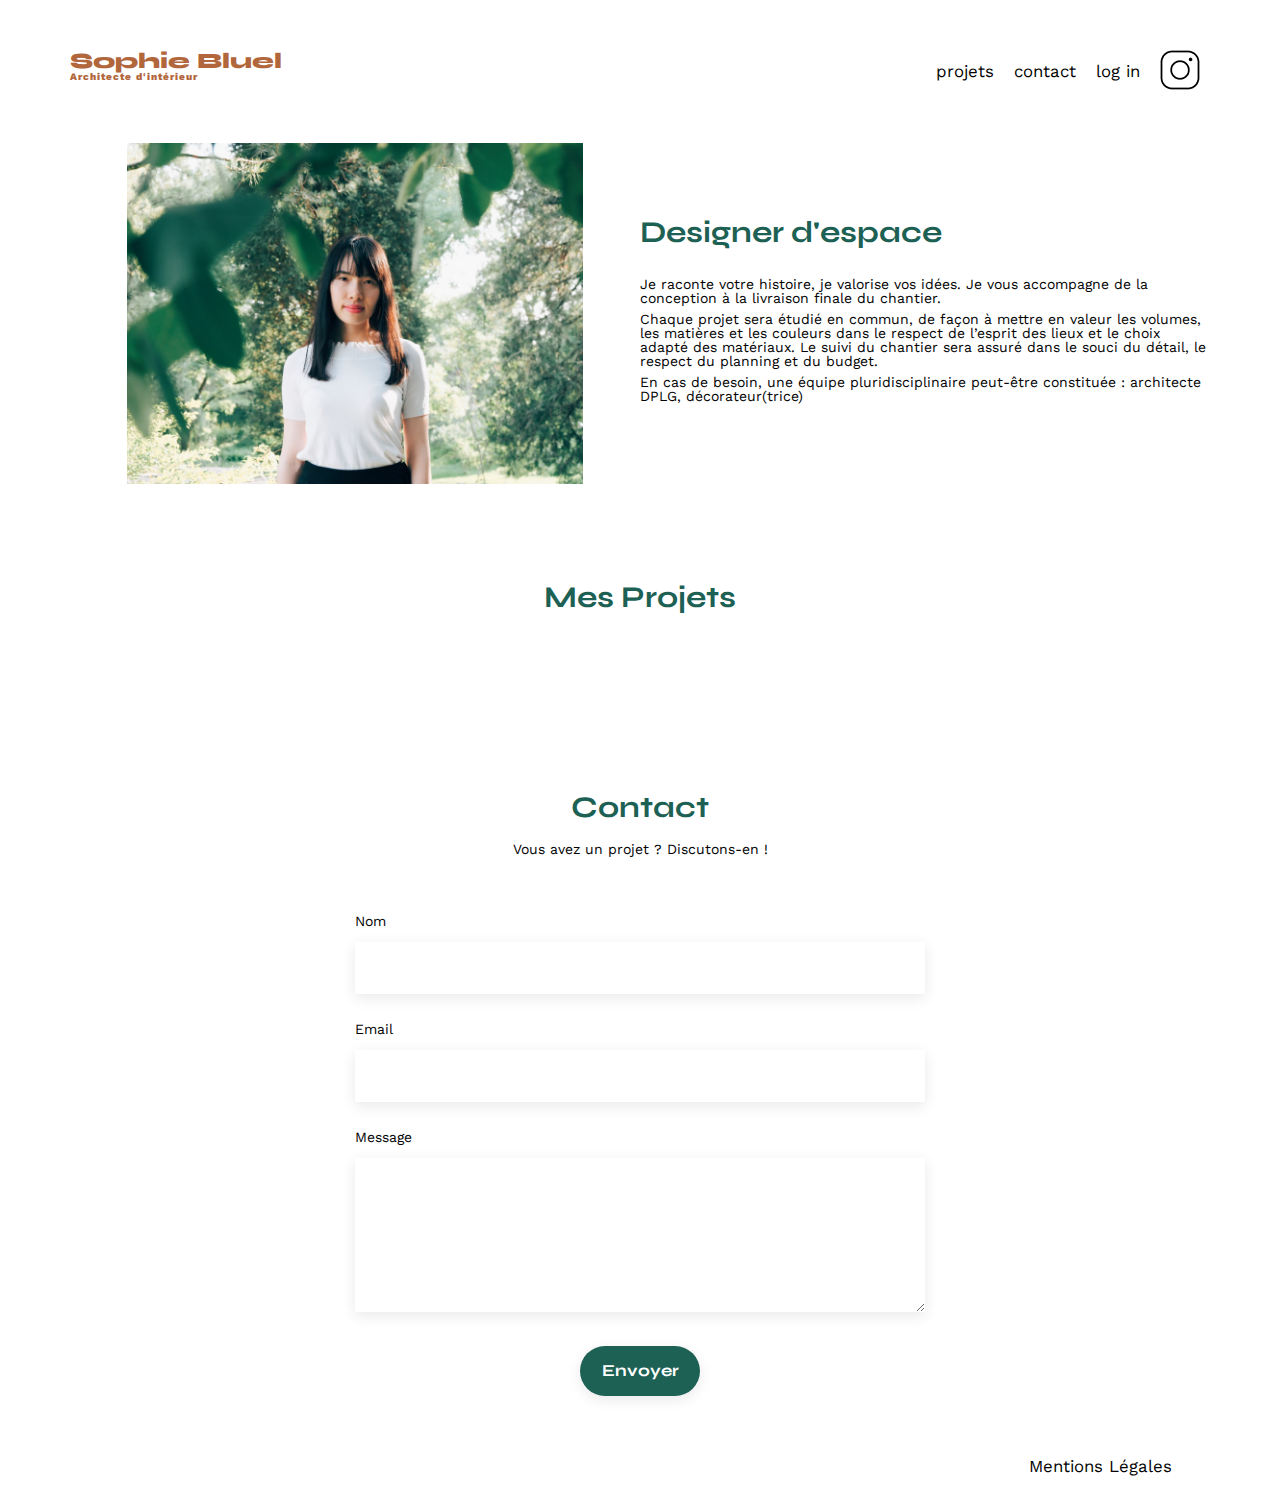
==== index.html @ 34df2fbd "init" ====
<!DOCTYPE html>
<html lang="fr">
<head>
	<meta charset="UTF-8">
	<title>Sophie Bluel - Architecte d'intérieur</title>
	<meta name="viewport" content="width=device-width, initial-scale=1.0">
	<link rel="preconnect" href="https://fonts.googleapis.com">
	<link rel="preconnect" href="https://fonts.gstatic.com" crossorigin>
	<link href="https://fonts.googleapis.com/css2?family=Syne:wght@700;800&family=Work+Sans&display=swap" rel="stylesheet">
	<link rel="stylesheet" href="https://cdnjs.cloudflare.com/ajax/libs/font-awesome/6.2.1/css/all.min.css"
        integrity="sha512-MV7K8+y+gLIBoVD59lQIYicR65iaqukzvf/nwasF0nqhPay5w/9lJmVM2hMDcnK1OnMGCdVK+iQrJ7lzPJQd1w=="
        crossorigin="anonymous" referrerpolicy="no-referrer">
	<meta name="description" content="">
	<link rel="stylesheet" href="./assets/style.css">
</head>
<body>
<div class="mode-edition-header edition">
	<i class="fa-regular fa-pen-to-square fa-sm"></i>
	<p>Mode édition</p>
</div>
<header>
	<h1>Sophie Bluel <span>Architecte d'intérieur</span></h1>
	<nav>
		<ul>
			<li><a href="#portfolio" class="nav">projets</a></li>
			<li><a href="#contact" class="nav">contact</a></li>
			<li><a href="login.html" class="nav logout">log out</a></li>			
			<li><img src="./assets/icons/instagram.png" alt="Instagram"></li>
		</ul>
	</nav>
</header>
<main>
	<section id="introduction">
		<figure>
			<img src="./assets/images/sophie-bluel.png" alt="">
		</figure>
		<article>
			<h2>Designer d'espace</h2>
			<p>Je raconte votre histoire, je valorise vos idées. Je vous accompagne de la conception à la livraison finale du chantier.</p>
			<p>Chaque projet sera étudié en commun, de façon à mettre en valeur les volumes, les matières et les couleurs dans le respect de l’esprit des lieux et le choix adapté des matériaux. Le suivi du chantier sera assuré dans le souci du détail, le respect du planning et du budget.</p>
			<p>En cas de besoin, une équipe pluridisciplinaire peut-être constituée : architecte DPLG, décorateur(trice)</p>
		</article>
	</section>
	<section id="portfolio">
		<div class="projets-header">
			<h2>Mes Projets</h2>
			<div class="modifier-projets edition">
				<i class="fa-regular fa-pen-to-square fa"></i>
				<p>modifier</p>
			</div>
		</div>
		<dialog id="modal" aria-hidden="true">
			<div class="overlay"></div>
			<div class="template-modal-delete"></div>
			<div class="template-modal-add"></div>
		</dialog>
		<div class="categories"></div>		
		<div class="gallery"></div>
	</section>
	<section id="contact">
		<h2>Contact</h2>
		<p>Vous avez un projet ? Discutons-en !</p>
		<form action="#" method="post">
			<label for="name">Nom</label>
			<input type="text" name="name" id="name">
			<label for="email">Email</label>
			<input type="email" name="email" id="email">
			<label for="message">Message</label>
			<textarea name="message" id="message" cols="30" rows="10"></textarea>
			<input type="submit" value="Envoyer">
		</form>
	</section>
</main>

<footer>
	<nav>
		<ul>
			<li>Mentions Légales</li>
		</ul>
	</nav>
</footer>
<script src="./assets/scripts/script-index.js"></script>
<script src="./assets/scripts/script-modal-delete.js"></script>
<script src="./assets/scripts/script-modal-add.js"></script>
</body>
</html>
---- assets/style.css ----
/* http://meyerweb.com/eric/tools/css/reset/
   v2.0 | 20110126
   License: none (public domain)
*/

html, body, div, span, applet, object, iframe,
h1, h2, h3, h4, h5, h6, p, blockquote, pre,
a, abbr, acronym, address, big, cite, code,
del, dfn, em, img, ins, kbd, q, s, samp,
small, strike, strong, sub, sup, tt, var,
b, u, i, center,
dl, dt, dd, ol, ul, li,
fieldset, form, label, legend,
table, caption, tbody, tfoot, thead, tr, th, td,
article, aside, canvas, details, embed,
figure, figcaption, footer, header, hgroup,
menu, nav, output, ruby, section, summary,
time, mark, audio, video {
	margin: 0;
	padding: 0;
	border: 0;
	font-size: 100%;
	font: inherit;
	vertical-align: baseline;
}
/* HTML5 display-role reset for older browsers */
article, aside, details, figcaption, figure,
footer, header, hgroup, menu, nav, section {
	display: block;
}
body {
	line-height: 1;
}
ol, ul {
	list-style: none;
}
blockquote, q {
	quotes: none;
}
blockquote:before, blockquote:after,
q:before, q:after {
	content: '';
	content: none;
}
table {
	border-collapse: collapse;
	border-spacing: 0;
}
/** end reset css**/
body {
	max-width: 1140px;
	margin:auto;
	font-family: 'Work Sans' ;
	font-size: 14px;
}
header {
	display: flex;
	justify-content: space-between;
	margin: 50px 0
}
section {
	margin: 50px 0
}

h1{
	display: flex;
	flex-direction: column;
	font-family: 'Syne';
	font-size: 22px;
	font-weight: 800;
	color: #B1663C
}

h1 > span {
	font-family: 'Work Sans';
	font-size:10px;
	letter-spacing: 0.1em;
;
}

h2{
	font-family: 'Syne';
	font-weight: 700;
	font-size: 30px;
	color: #1D6154
}
nav ul {
	display: flex;
	align-items: center;
	list-style-type: none;

}
nav li {
	padding: 0 10px;
	font-size: 1.2em;
}

nav a {
	color: inherit;
	text-decoration: none;
}

li:hover {
	font-weight: bold;
}

#introduction {
	display: flex;
	align-items: center;
}
#introduction figure {
	flex: 1
}
#introduction img {
	display: block;
	margin: auto;
	width: 80%;
}

#introduction article {
	flex: 1
}
#introduction h2 {
	margin-bottom: 1em;
}

#introduction p {
	margin-bottom: 0.5em;
}

.categories {
	display: flex;
	justify-content: center;
	align-items: center;
	margin-top: 50px; /* Ajout d'un espacement en haut de categories */
	margin-bottom: 50px; /* Ajout d'un espacement en dessous de categories */
	
}

.category-btn {
	border: 2px solid #1D6154;
	border-radius: 20px;
	padding: 10px 20px;
	font-family: 'Syne';
	font-weight: 700;
	cursor: pointer;
	transition: background-color 0.3s, color 0.3s;
	display: inline-block;
	margin: 0 10px;
	text-align: center;
}

.category-btn-selected {
	background-color: #1D6154;
	color: white;
}

.category-btn-notselected {
	background-color: transparent;
	color: #1D6154;
}

#portfolio h2 {
	text-align: center;
	margin-bottom: 1em;
}
.gallery {
	width: 100%;
	display: grid;
	grid-template-columns: 1fr 1fr 1fr;
	grid-column-gap: 20px;
	grid-row-gap: 20px;
}

.gallery img {
	width: 100%;

}
#contact {
	width: 50%;
margin: auto;
}
#contact > * {
	text-align: center;

}
#contact h2{
	margin-bottom: 20px;
}
#contact form {
	text-align: left;
	margin-top:30px;
	display: flex;
	flex-direction: column;
}

#contact input {
	height: 50px;
	font-size: 1.2em;
	border: none;
	box-shadow: 0px 4px 14px rgba(0, 0, 0, 0.09);
}
#contact label {
	margin: 2em 0 1em 0;
}
#contact textarea {
	border: none;
	box-shadow: 0px 4px 14px rgba(0, 0, 0, 0.09);
}

#contact input[type="submit"]{
	font-family: 'Syne';
	font-weight: 700;
	color: white;
	background-color: #1D6154;
	margin : 2em auto ;
	width: 120px;
	text-align: center;
	border-radius: 60px ;
}

#login {
	width: 50%;
margin: auto;
}
#login > * {
	text-align: center;

}
#login h2{
	margin-bottom: 20px;
}
#login a {
	color: #1D6154;
}

#login form {
	text-align: left;
	margin-top:30px;
	display: flex;
	flex-direction: column;	
	width: 300px;
	margin-left: auto;
	margin-right: auto;
}

#login input {
	height: 50px;
	font-size: 1.2em;
	border: none;
	box-shadow: 0px 4px 14px rgba(0, 0, 0, 0.09);
	margin-bottom:30px;
	width: 100%;	

}

#login input[type="submit"]{
	font-family: 'Syne';
	font-weight: 700;
	color: white;
	background-color: #1D6154;
	margin : 2em auto ;
	width: 180px;
	text-align: center;
	border-radius: 60px ;
}

.errorMessage {
	color: red;
	margin-top: 10px;
}


footer nav ul {
	display: flex;
	justify-content: flex-end;
	margin: 2em
}


/** mode edition **/

.hidden {
	display: none !important;
}

.mode-edition-header p {
	font-family: 'Work Sans' ;
	font-size: 16px;
}

.mode-edition-header {
	display: flex;
	margin-top: 0px;
	align-items: center;
	justify-content: center;
	color: white;
	background-color: black;
	width: 100%;
	height: 40px;
	gap: 12px;
}

.projets-header {
	align-items: center;
	gap: 30px;
	display: flex;
	justify-content: center;
	margin-bottom: 2em;
	margin-top: 7em;	
}

.modifier-projets {
	display: flex;
	justify-content: center;
	align-items: center;
	cursor: pointer;
	margin-top: -30px;
}


/* modale */

#modal[aria-hidden="true"] {
    display: none;
}

#modal[aria-hidden="false"] {
    display: block;
    position: fixed;
    top: 0;
    left: 0;
    width: 100%;
    height: 100%;
    background: rgba(0, 0, 0, 0.5);
}



.modal-delete, .modal-add {
	display: flex;
	flex-direction: column;
	align-items: space-between; 
	width: 630px;
	height: 688px;
	position: absolute;
	left: 28%;
	top: 15%;
	background-color: #ffffff;
	border-radius: 10px;
	z-index: 2;
}

.close-modal {
	display: flex;
	justify-content: flex-end;
	border-radius: 10px;
}

.modal-add-top {
	display: flex;
	justify-content: space-between;
	align-items: center;
	margin-top: 0px;
}

.close-x, .back-arrow {
  font-family: Work Sans;
  font-size: 26px;
  font-weight: 700;
  line-height: 24px;
  margin: 20px;
  background-color: #ffffff;
  border: hidden;
  text-align: center;
  cursor: pointer;
}

.modal-title {
	font-family: Work Sans;
	font-size: 26px;
	font-weight: 400;
	line-height: 30.5px;
	text-align: center;
}

.modal-gallery {
	width: 70%;
	display: grid;
	place-items: center;
	grid-template-columns: 1fr 1fr 1fr 1fr 1fr;
	grid-column-gap: 10px;
	grid-row-gap: 30px;
	padding: 40px 90px 10px;
}

.modal-gallery figure {
	position: relative;
  }
  
.modal-gallery img {
	width: 100%;
}
  
.modal-gallery i {
	position: absolute;
	top: 5px;
	right: 5px;
	font-size: 10px;
	height: 17px;
	width: 17px;
	color: #ffffff;
	background-color: #000000;
	z-index: 3;
	border-radius: 2px;
	cursor: pointer;
	display: flex;
	align-items: center;
	justify-content: center;
}

hr {
	margin: 40px 100px 0;
	border-top: 1px solid #b3b3b3;
	border-bottom: 0;
	border-left: 0;
	border-right: 0;
}

.modal-add-photo-button {
	padding: 10px;
	width: 220px;
	display: block;
	margin: 20px auto;	
}

/* modale ajout photo */

.add-photo {
	display: flex;
	flex-direction: column;	
	width: 100%;
	background-color: #ffffff;
}

#add-photo-form {
	display: flex;
	flex-direction: column;
	margin: 0 100px;
	background-color: #ffffff;
}

.photo-icon,
label.add-photo-button {
  display: flex;
  align-items: center;
  justify-content: center;
}

.photo-icon {
  font-size: 60px;
  height: 76px;
  width: 76px;
  color: #b9c5cc;
  background-color: #e8f1f6;
  margin-bottom: 40px;
  margin-top: -10px;
}

[type="file"] {
  height: 0;
  width: 0;
  overflow: hidden;
}

label.add-photo-button {
  position: absolute;
  font-family: Work Sans;
  font-size: 14px;
  font-weight: 500;
  background-color: #cbd6dc;
  margin: 50px 0 0;
  width: 173px;
  text-align: center;
  border-radius: 50px;
  border: none;
  color: #306685;
  padding: 10px;
  cursor: pointer;
}

.new-photo {
  position: relative;
  display: flex;
  align-items: center;
  justify-content: center;
  flex-direction: column;
  height: 165px;
  margin-top: 40px;
  background-color: #e8f1f6;
  border-radius: 3px;
}

.new-photo > p {
  font-family: Work Sans;
  font-size: 10px;
  font-weight: 400;
  text-align: center;
  background-color: #e8f1f6;
}

.label-input {
	margin-top: 20px;
}
 
.category-choice {
	text-transform: capitalize;
  }

.add-photo-confirm-button {
	width: 237px;
	background-color: #a7a7a7;
	border: none;
	color: white;
	height: 40px;
	display: block;
	margin: 40px auto;
	cursor: not-allowed;
}

.add-photo-confirm-button.enabled {
	background-color: #1D6154;
	cursor: pointer;
}

#title-input,
select {
  height: 50px;
  font-size: 1.2em;
  border: none;
  box-shadow: 0px 4px 14px rgba(0, 0, 0, 0.09);
  margin-top: 5px;  
}
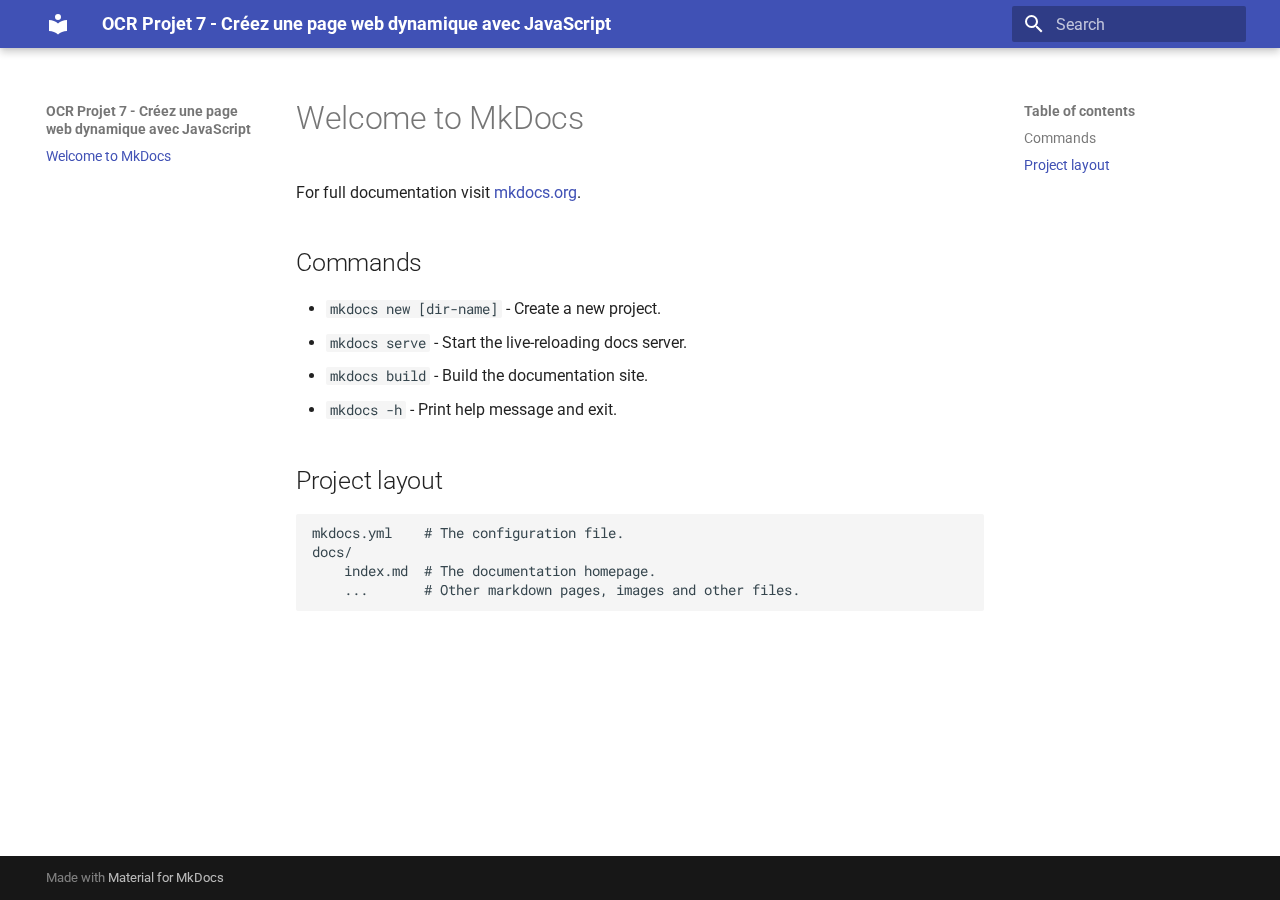
==== commit 26161d62: "Deployed e5785fc with MkDocs version: 1.6.1" ====
--- a/index.html
+++ b/index.html
@@ -1,86 +1,398 @@
-<!DOCTYPE html>
-<html lang="fr">
-<head>
-	<meta charset="UTF-8">
-	<title>Sophie Bluel - Architecte d'intérieur</title>
-	<meta name="viewport" content="width=device-width, initial-scale=1.0">
-	<link rel="preconnect" href="https://fonts.googleapis.com">
-	<link rel="preconnect" href="https://fonts.gstatic.com" crossorigin>
-	<link href="https://fonts.googleapis.com/css2?family=Syne:wght@700;800&family=Work+Sans&display=swap" rel="stylesheet">
-	<link rel="stylesheet" href="https://cdnjs.cloudflare.com/ajax/libs/font-awesome/6.2.1/css/all.min.css"
-        integrity="sha512-MV7K8+y+gLIBoVD59lQIYicR65iaqukzvf/nwasF0nqhPay5w/9lJmVM2hMDcnK1OnMGCdVK+iQrJ7lzPJQd1w=="
-        crossorigin="anonymous" referrerpolicy="no-referrer">
-	<meta name="description" content="">
-	<link rel="stylesheet" href="./assets/style.css">
-</head>
-<body>
-<div class="mode-edition-header edition">
-	<i class="fa-regular fa-pen-to-square fa-sm"></i>
-	<p>Mode édition</p>
+
+<!doctype html>
+<html lang="en" class="no-js">
+  <head>
+    
+      <meta charset="utf-8">
+      <meta name="viewport" content="width=device-width,initial-scale=1">
+      
+      
+      
+        <link rel="canonical" href="https://github.com/ldnpto/ocr-p7-FrontEnd-SophieBluel/">
+      
+      
+      
+      
+      <link rel="icon" href="assets/images/favicon.png">
+      <meta name="generator" content="mkdocs-1.6.1, mkdocs-material-9.5.42">
+    
+    
+      
+        <title>OCR Projet 7 - Créez une page web dynamique avec JavaScript</title>
+      
+    
+    
+      <link rel="stylesheet" href="assets/stylesheets/main.0253249f.min.css">
+      
+        
+        <link rel="stylesheet" href="assets/stylesheets/palette.06af60db.min.css">
+      
+      
+
+
+    
+    
+      
+    
+    
+      
+        
+        
+        <link rel="preconnect" href="https://fonts.gstatic.com" crossorigin>
+        <link rel="stylesheet" href="https://fonts.googleapis.com/css?family=Roboto:300,300i,400,400i,700,700i%7CRoboto+Mono:400,400i,700,700i&display=fallback">
+        <style>:root{--md-text-font:"Roboto";--md-code-font:"Roboto Mono"}</style>
+      
+    
+    
+    <script>__md_scope=new URL(".",location),__md_hash=e=>[...e].reduce(((e,_)=>(e<<5)-e+_.charCodeAt(0)),0),__md_get=(e,_=localStorage,t=__md_scope)=>JSON.parse(_.getItem(t.pathname+"."+e)),__md_set=(e,_,t=localStorage,a=__md_scope)=>{try{t.setItem(a.pathname+"."+e,JSON.stringify(_))}catch(e){}}</script>
+    
+      
+
+    
+    
+    
+  </head>
+  
+  
+    
+    
+    
+    
+    
+    <body dir="ltr" data-md-color-scheme="default" data-md-color-primary="deep_orange" data-md-color-accent="amber">
+  
+    
+    <input class="md-toggle" data-md-toggle="drawer" type="checkbox" id="__drawer" autocomplete="off">
+    <input class="md-toggle" data-md-toggle="search" type="checkbox" id="__search" autocomplete="off">
+    <label class="md-overlay" for="__drawer"></label>
+    <div data-md-component="skip">
+      
+        
+        <a href="#welcome-to-mkdocs" class="md-skip">
+          Skip to content
+        </a>
+      
+    </div>
+    <div data-md-component="announce">
+      
+    </div>
+    
+    
+      
+
+  
+
+<header class="md-header md-header--shadow" data-md-component="header">
+  <nav class="md-header__inner md-grid" aria-label="Header">
+    <a href="." title="OCR Projet 7 - Créez une page web dynamique avec JavaScript" class="md-header__button md-logo" aria-label="OCR Projet 7 - Créez une page web dynamique avec JavaScript" data-md-component="logo">
+      
+  
+  <svg xmlns="http://www.w3.org/2000/svg" viewBox="0 0 24 24"><path d="M12 8a3 3 0 0 0 3-3 3 3 0 0 0-3-3 3 3 0 0 0-3 3 3 3 0 0 0 3 3m0 3.54C9.64 9.35 6.5 8 3 8v11c3.5 0 6.64 1.35 9 3.54 2.36-2.19 5.5-3.54 9-3.54V8c-3.5 0-6.64 1.35-9 3.54"/></svg>
+
+    </a>
+    <label class="md-header__button md-icon" for="__drawer">
+      
+      <svg xmlns="http://www.w3.org/2000/svg" viewBox="0 0 24 24"><path d="M3 6h18v2H3zm0 5h18v2H3zm0 5h18v2H3z"/></svg>
+    </label>
+    <div class="md-header__title" data-md-component="header-title">
+      <div class="md-header__ellipsis">
+        <div class="md-header__topic">
+          <span class="md-ellipsis">
+            OCR Projet 7 - Créez une page web dynamique avec JavaScript
+          </span>
+        </div>
+        <div class="md-header__topic" data-md-component="header-topic">
+          <span class="md-ellipsis">
+            
+              Welcome to MkDocs
+            
+          </span>
+        </div>
+      </div>
+    </div>
+    
+      
+    
+    
+    
+    
+      <label class="md-header__button md-icon" for="__search">
+        
+        <svg xmlns="http://www.w3.org/2000/svg" viewBox="0 0 24 24"><path d="M9.5 3A6.5 6.5 0 0 1 16 9.5c0 1.61-.59 3.09-1.56 4.23l.27.27h.79l5 5-1.5 1.5-5-5v-.79l-.27-.27A6.52 6.52 0 0 1 9.5 16 6.5 6.5 0 0 1 3 9.5 6.5 6.5 0 0 1 9.5 3m0 2C7 5 5 7 5 9.5S7 14 9.5 14 14 12 14 9.5 12 5 9.5 5"/></svg>
+      </label>
+      <div class="md-search" data-md-component="search" role="dialog">
+  <label class="md-search__overlay" for="__search"></label>
+  <div class="md-search__inner" role="search">
+    <form class="md-search__form" name="search">
+      <input type="text" class="md-search__input" name="query" aria-label="Search" placeholder="Search" autocapitalize="off" autocorrect="off" autocomplete="off" spellcheck="false" data-md-component="search-query" required>
+      <label class="md-search__icon md-icon" for="__search">
+        
+        <svg xmlns="http://www.w3.org/2000/svg" viewBox="0 0 24 24"><path d="M9.5 3A6.5 6.5 0 0 1 16 9.5c0 1.61-.59 3.09-1.56 4.23l.27.27h.79l5 5-1.5 1.5-5-5v-.79l-.27-.27A6.52 6.52 0 0 1 9.5 16 6.5 6.5 0 0 1 3 9.5 6.5 6.5 0 0 1 9.5 3m0 2C7 5 5 7 5 9.5S7 14 9.5 14 14 12 14 9.5 12 5 9.5 5"/></svg>
+        
+        <svg xmlns="http://www.w3.org/2000/svg" viewBox="0 0 24 24"><path d="M20 11v2H8l5.5 5.5-1.42 1.42L4.16 12l7.92-7.92L13.5 5.5 8 11z"/></svg>
+      </label>
+      <nav class="md-search__options" aria-label="Search">
+        
+        <button type="reset" class="md-search__icon md-icon" title="Clear" aria-label="Clear" tabindex="-1">
+          
+          <svg xmlns="http://www.w3.org/2000/svg" viewBox="0 0 24 24"><path d="M19 6.41 17.59 5 12 10.59 6.41 5 5 6.41 10.59 12 5 17.59 6.41 19 12 13.41 17.59 19 19 17.59 13.41 12z"/></svg>
+        </button>
+      </nav>
+      
+    </form>
+    <div class="md-search__output">
+      <div class="md-search__scrollwrap" tabindex="0" data-md-scrollfix>
+        <div class="md-search-result" data-md-component="search-result">
+          <div class="md-search-result__meta">
+            Initializing search
+          </div>
+          <ol class="md-search-result__list" role="presentation"></ol>
+        </div>
+      </div>
+    </div>
+  </div>
 </div>
-<header>
-	<h1>Sophie Bluel <span>Architecte d'intérieur</span></h1>
-	<nav>
-		<ul>
-			<li><a href="#portfolio" class="nav">projets</a></li>
-			<li><a href="#contact" class="nav">contact</a></li>
-			<li><a href="login.html" class="nav logout">log out</a></li>			
-			<li><img src="./assets/icons/instagram.png" alt="Instagram"></li>
-		</ul>
-	</nav>
+    
+    
+  </nav>
+  
 </header>
-<main>
-	<section id="introduction">
-		<figure>
-			<img src="./assets/images/sophie-bluel.png" alt="">
-		</figure>
-		<article>
-			<h2>Designer d'espace</h2>
-			<p>Je raconte votre histoire, je valorise vos idées. Je vous accompagne de la conception à la livraison finale du chantier.</p>
-			<p>Chaque projet sera étudié en commun, de façon à mettre en valeur les volumes, les matières et les couleurs dans le respect de l’esprit des lieux et le choix adapté des matériaux. Le suivi du chantier sera assuré dans le souci du détail, le respect du planning et du budget.</p>
-			<p>En cas de besoin, une équipe pluridisciplinaire peut-être constituée : architecte DPLG, décorateur(trice)</p>
-		</article>
-	</section>
-	<section id="portfolio">
-		<div class="projets-header">
-			<h2>Mes Projets</h2>
-			<div class="modifier-projets edition">
-				<i class="fa-regular fa-pen-to-square fa"></i>
-				<p>modifier</p>
-			</div>
-		</div>
-		<dialog id="modal" aria-hidden="true">
-			<div class="overlay"></div>
-			<div class="template-modal-delete"></div>
-			<div class="template-modal-add"></div>
-		</dialog>
-		<div class="categories"></div>		
-		<div class="gallery"></div>
-	</section>
-	<section id="contact">
-		<h2>Contact</h2>
-		<p>Vous avez un projet ? Discutons-en !</p>
-		<form action="#" method="post">
-			<label for="name">Nom</label>
-			<input type="text" name="name" id="name">
-			<label for="email">Email</label>
-			<input type="email" name="email" id="email">
-			<label for="message">Message</label>
-			<textarea name="message" id="message" cols="30" rows="10"></textarea>
-			<input type="submit" value="Envoyer">
-		</form>
-	</section>
-</main>
-
-<footer>
-	<nav>
-		<ul>
-			<li>Mentions Légales</li>
-		</ul>
-	</nav>
+    
+    <div class="md-container" data-md-component="container">
+      
+      
+        
+          
+        
+      
+      <main class="md-main" data-md-component="main">
+        <div class="md-main__inner md-grid">
+          
+            
+              
+              <div class="md-sidebar md-sidebar--primary" data-md-component="sidebar" data-md-type="navigation" >
+                <div class="md-sidebar__scrollwrap">
+                  <div class="md-sidebar__inner">
+                    
+
+
+
+<nav class="md-nav md-nav--primary" aria-label="Navigation" data-md-level="0">
+  <label class="md-nav__title" for="__drawer">
+    <a href="." title="OCR Projet 7 - Créez une page web dynamique avec JavaScript" class="md-nav__button md-logo" aria-label="OCR Projet 7 - Créez une page web dynamique avec JavaScript" data-md-component="logo">
+      
+  
+  <svg xmlns="http://www.w3.org/2000/svg" viewBox="0 0 24 24"><path d="M12 8a3 3 0 0 0 3-3 3 3 0 0 0-3-3 3 3 0 0 0-3 3 3 3 0 0 0 3 3m0 3.54C9.64 9.35 6.5 8 3 8v11c3.5 0 6.64 1.35 9 3.54 2.36-2.19 5.5-3.54 9-3.54V8c-3.5 0-6.64 1.35-9 3.54"/></svg>
+
+    </a>
+    OCR Projet 7 - Créez une page web dynamique avec JavaScript
+  </label>
+  
+  <ul class="md-nav__list" data-md-scrollfix>
+    
+      
+      
+  
+  
+    
+  
+  
+  
+    <li class="md-nav__item md-nav__item--active">
+      
+      <input class="md-nav__toggle md-toggle" type="checkbox" id="__toc">
+      
+      
+        
+      
+      
+        <label class="md-nav__link md-nav__link--active" for="__toc">
+          
+  
+  <span class="md-ellipsis">
+    Welcome to MkDocs
+  </span>
+  
+
+          <span class="md-nav__icon md-icon"></span>
+        </label>
+      
+      <a href="." class="md-nav__link md-nav__link--active">
+        
+  
+  <span class="md-ellipsis">
+    Welcome to MkDocs
+  </span>
+  
+
+      </a>
+      
+        
+
+<nav class="md-nav md-nav--secondary" aria-label="Table of contents">
+  
+  
+  
+    
+  
+  
+    <label class="md-nav__title" for="__toc">
+      <span class="md-nav__icon md-icon"></span>
+      Table of contents
+    </label>
+    <ul class="md-nav__list" data-md-component="toc" data-md-scrollfix>
+      
+        <li class="md-nav__item">
+  <a href="#commands" class="md-nav__link">
+    <span class="md-ellipsis">
+      Commands
+    </span>
+  </a>
+  
+</li>
+      
+        <li class="md-nav__item">
+  <a href="#project-layout" class="md-nav__link">
+    <span class="md-ellipsis">
+      Project layout
+    </span>
+  </a>
+  
+</li>
+      
+    </ul>
+  
+</nav>
+      
+    </li>
+  
+
+    
+  </ul>
+</nav>
+                  </div>
+                </div>
+              </div>
+            
+            
+              
+              <div class="md-sidebar md-sidebar--secondary" data-md-component="sidebar" data-md-type="toc" >
+                <div class="md-sidebar__scrollwrap">
+                  <div class="md-sidebar__inner">
+                    
+
+<nav class="md-nav md-nav--secondary" aria-label="Table of contents">
+  
+  
+  
+    
+  
+  
+    <label class="md-nav__title" for="__toc">
+      <span class="md-nav__icon md-icon"></span>
+      Table of contents
+    </label>
+    <ul class="md-nav__list" data-md-component="toc" data-md-scrollfix>
+      
+        <li class="md-nav__item">
+  <a href="#commands" class="md-nav__link">
+    <span class="md-ellipsis">
+      Commands
+    </span>
+  </a>
+  
+</li>
+      
+        <li class="md-nav__item">
+  <a href="#project-layout" class="md-nav__link">
+    <span class="md-ellipsis">
+      Project layout
+    </span>
+  </a>
+  
+</li>
+      
+    </ul>
+  
+</nav>
+                  </div>
+                </div>
+              </div>
+            
+          
+          
+            <div class="md-content" data-md-component="content">
+              <article class="md-content__inner md-typeset">
+                
+                  
+
+
+<h1 id="welcome-to-mkdocs">Welcome to MkDocs</h1>
+<p>For full documentation visit <a href="https://www.mkdocs.org">mkdocs.org</a>.</p>
+<h2 id="commands">Commands</h2>
+<ul>
+<li><code>mkdocs new [dir-name]</code> - Create a new project.</li>
+<li><code>mkdocs serve</code> - Start the live-reloading docs server.</li>
+<li><code>mkdocs build</code> - Build the documentation site.</li>
+<li><code>mkdocs -h</code> - Print help message and exit.</li>
+</ul>
+<h2 id="project-layout">Project layout</h2>
+<pre><code>mkdocs.yml    # The configuration file.
+docs/
+    index.md  # The documentation homepage.
+    ...       # Other markdown pages, images and other files.
+</code></pre>
+
+
+
+
+
+
+
+
+
+
+
+
+                
+              </article>
+            </div>
+          
+          
+<script>var target=document.getElementById(location.hash.slice(1));target&&target.name&&(target.checked=target.name.startsWith("__tabbed_"))</script>
+        </div>
+        
+      </main>
+      
+        <footer class="md-footer">
+  
+  <div class="md-footer-meta md-typeset">
+    <div class="md-footer-meta__inner md-grid">
+      <div class="md-copyright">
+  
+  
+    Made with
+    <a href="https://squidfunk.github.io/mkdocs-material/" target="_blank" rel="noopener">
+      Material for MkDocs
+    </a>
+  
+</div>
+      
+    </div>
+  </div>
 </footer>
-<script src="./assets/scripts/script-index.js"></script>
-<script src="./assets/scripts/script-modal-delete.js"></script>
-<script src="./assets/scripts/script-modal-add.js"></script>
-</body>
-</html>
+      
+    </div>
+    <div class="md-dialog" data-md-component="dialog">
+      <div class="md-dialog__inner md-typeset"></div>
+    </div>
+    
+    
+    <script id="__config" type="application/json">{"base": ".", "features": [], "search": "assets/javascripts/workers/search.6ce7567c.min.js", "translations": {"clipboard.copied": "Copied to clipboard", "clipboard.copy": "Copy to clipboard", "search.result.more.one": "1 more on this page", "search.result.more.other": "# more on this page", "search.result.none": "No matching documents", "search.result.one": "1 matching document", "search.result.other": "# matching documents", "search.result.placeholder": "Type to start searching", "search.result.term.missing": "Missing", "select.version": "Select version"}}</script>
+    
+    
+      <script src="assets/javascripts/bundle.83f73b43.min.js"></script>
+      
+    
+  </body>
+</html>--- a/assets/stylesheets/main.0253249f.min.css
+++ b/assets/stylesheets/main.0253249f.min.css
@@ -0,0 +1 @@
+@charset "UTF-8";html{-webkit-text-size-adjust:none;-moz-text-size-adjust:none;text-size-adjust:none;box-sizing:border-box}*,:after,:before{box-sizing:inherit}@media (prefers-reduced-motion){*,:after,:before{transition:none!important}}body{margin:0}a,button,input,label{-webkit-tap-highlight-color:transparent}a{color:inherit;text-decoration:none}hr{border:0;box-sizing:initial;display:block;height:.05rem;overflow:visible;padding:0}small{font-size:80%}sub,sup{line-height:1em}img{border-style:none}table{border-collapse:initial;border-spacing:0}td,th{font-weight:400;vertical-align:top}button{background:#0000;border:0;font-family:inherit;font-size:inherit;margin:0;padding:0}input{border:0;outline:none}:root{--md-primary-fg-color:#4051b5;--md-primary-fg-color--light:#5d6cc0;--md-primary-fg-color--dark:#303fa1;--md-primary-bg-color:#fff;--md-primary-bg-color--light:#ffffffb3;--md-accent-fg-color:#526cfe;--md-accent-fg-color--transparent:#526cfe1a;--md-accent-bg-color:#fff;--md-accent-bg-color--light:#ffffffb3}[data-md-color-scheme=default]{color-scheme:light}[data-md-color-scheme=default] img[src$="#gh-dark-mode-only"],[data-md-color-scheme=default] img[src$="#only-dark"]{display:none}:root,[data-md-color-scheme=default]{--md-hue:225deg;--md-default-fg-color:#000000de;--md-default-fg-color--light:#0000008a;--md-default-fg-color--lighter:#00000052;--md-default-fg-color--lightest:#00000012;--md-default-bg-color:#fff;--md-default-bg-color--light:#ffffffb3;--md-default-bg-color--lighter:#ffffff4d;--md-default-bg-color--lightest:#ffffff1f;--md-code-fg-color:#36464e;--md-code-bg-color:#f5f5f5;--md-code-hl-color:#4287ff;--md-code-hl-color--light:#4287ff1a;--md-code-hl-number-color:#d52a2a;--md-code-hl-special-color:#db1457;--md-code-hl-function-color:#a846b9;--md-code-hl-constant-color:#6e59d9;--md-code-hl-keyword-color:#3f6ec6;--md-code-hl-string-color:#1c7d4d;--md-code-hl-name-color:var(--md-code-fg-color);--md-code-hl-operator-color:var(--md-default-fg-color--light);--md-code-hl-punctuation-color:var(--md-default-fg-color--light);--md-code-hl-comment-color:var(--md-default-fg-color--light);--md-code-hl-generic-color:var(--md-default-fg-color--light);--md-code-hl-variable-color:var(--md-default-fg-color--light);--md-typeset-color:var(--md-default-fg-color);--md-typeset-a-color:var(--md-primary-fg-color);--md-typeset-del-color:#f5503d26;--md-typeset-ins-color:#0bd57026;--md-typeset-kbd-color:#fafafa;--md-typeset-kbd-accent-color:#fff;--md-typeset-kbd-border-color:#b8b8b8;--md-typeset-mark-color:#ffff0080;--md-typeset-table-color:#0000001f;--md-typeset-table-color--light:rgba(0,0,0,.035);--md-admonition-fg-color:var(--md-default-fg-color);--md-admonition-bg-color:var(--md-default-bg-color);--md-warning-fg-color:#000000de;--md-warning-bg-color:#ff9;--md-footer-fg-color:#fff;--md-footer-fg-color--light:#ffffffb3;--md-footer-fg-color--lighter:#ffffff73;--md-footer-bg-color:#000000de;--md-footer-bg-color--dark:#00000052;--md-shadow-z1:0 0.2rem 0.5rem #0000000d,0 0 0.05rem #0000001a;--md-shadow-z2:0 0.2rem 0.5rem #0000001a,0 0 0.05rem #00000040;--md-shadow-z3:0 0.2rem 0.5rem #0003,0 0 0.05rem #00000059}.md-icon svg{fill:currentcolor;display:block;height:1.2rem;width:1.2rem}body{-webkit-font-smoothing:antialiased;-moz-osx-font-smoothing:grayscale;--md-text-font-family:var(--md-text-font,_),-apple-system,BlinkMacSystemFont,Helvetica,Arial,sans-serif;--md-code-font-family:var(--md-code-font,_),SFMono-Regular,Consolas,Menlo,monospace}aside,body,input{font-feature-settings:"kern","liga";color:var(--md-typeset-color);font-family:var(--md-text-font-family)}code,kbd,pre{font-feature-settings:"kern";font-family:var(--md-code-font-family)}:root{--md-typeset-table-sort-icon:url('data:image/svg+xml;charset=utf-8,<svg xmlns="http://www.w3.org/2000/svg" viewBox="0 0 24 24"><path d="m18 21-4-4h3V7h-3l4-4 4 4h-3v10h3M2 19v-2h10v2M2 13v-2h7v2M2 7V5h4v2z"/></svg>');--md-typeset-table-sort-icon--asc:url('data:image/svg+xml;charset=utf-8,<svg xmlns="http://www.w3.org/2000/svg" viewBox="0 0 24 24"><path d="M19 17h3l-4 4-4-4h3V3h2M2 17h10v2H2M6 5v2H2V5m0 6h7v2H2z"/></svg>');--md-typeset-table-sort-icon--desc:url('data:image/svg+xml;charset=utf-8,<svg xmlns="http://www.w3.org/2000/svg" viewBox="0 0 24 24"><path d="M19 7h3l-4-4-4 4h3v14h2M2 17h10v2H2M6 5v2H2V5m0 6h7v2H2z"/></svg>')}.md-typeset{-webkit-print-color-adjust:exact;color-adjust:exact;font-size:.8rem;line-height:1.6}@media print{.md-typeset{font-size:.68rem}}.md-typeset blockquote,.md-typeset dl,.md-typeset figure,.md-typeset ol,.md-typeset pre,.md-typeset ul{margin-bottom:1em;margin-top:1em}.md-typeset h1{color:var(--md-default-fg-color--light);font-size:2em;line-height:1.3;margin:0 0 1.25em}.md-typeset h1,.md-typeset h2{font-weight:300;letter-spacing:-.01em}.md-typeset h2{font-size:1.5625em;line-height:1.4;margin:1.6em 0 .64em}.md-typeset h3{font-size:1.25em;font-weight:400;letter-spacing:-.01em;line-height:1.5;margin:1.6em 0 .8em}.md-typeset h2+h3{margin-top:.8em}.md-typeset h4{font-weight:700;letter-spacing:-.01em;margin:1em 0}.md-typeset h5,.md-typeset h6{color:var(--md-default-fg-color--light);font-size:.8em;font-weight:700;letter-spacing:-.01em;margin:1.25em 0}.md-typeset h5{text-transform:uppercase}.md-typeset hr{border-bottom:.05rem solid var(--md-default-fg-color--lightest);display:flow-root;margin:1.5em 0}.md-typeset a{color:var(--md-typeset-a-color);word-break:break-word}.md-typeset a,.md-typeset a:before{transition:color 125ms}.md-typeset a:focus,.md-typeset a:hover{color:var(--md-accent-fg-color)}.md-typeset a:focus code,.md-typeset a:hover code{background-color:var(--md-accent-fg-color--transparent)}.md-typeset a code{color:currentcolor;transition:background-color 125ms}.md-typeset a.focus-visible{outline-color:var(--md-accent-fg-color);outline-offset:.2rem}.md-typeset code,.md-typeset kbd,.md-typeset pre{color:var(--md-code-fg-color);direction:ltr;font-variant-ligatures:none}@media print{.md-typeset code,.md-typeset kbd,.md-typeset pre{white-space:pre-wrap}}.md-typeset code{background-color:var(--md-code-bg-color);border-radius:.1rem;-webkit-box-decoration-break:clone;box-decoration-break:clone;font-size:.85em;padding:0 .2941176471em;word-break:break-word}.md-typeset code:not(.focus-visible){-webkit-tap-highlight-color:transparent;outline:none}.md-typeset pre{display:flow-root;line-height:1.4;position:relative}.md-typeset pre>code{-webkit-box-decoration-break:slice;box-decoration-break:slice;box-shadow:none;display:block;margin:0;outline-color:var(--md-accent-fg-color);overflow:auto;padding:.7720588235em 1.1764705882em;scrollbar-color:var(--md-default-fg-color--lighter) #0000;scrollbar-width:thin;touch-action:auto;word-break:normal}.md-typeset pre>code:hover{scrollbar-color:var(--md-accent-fg-color) #0000}.md-typeset pre>code::-webkit-scrollbar{height:.2rem;width:.2rem}.md-typeset pre>code::-webkit-scrollbar-thumb{background-color:var(--md-default-fg-color--lighter)}.md-typeset pre>code::-webkit-scrollbar-thumb:hover{background-color:var(--md-accent-fg-color)}.md-typeset kbd{background-color:var(--md-typeset-kbd-color);border-radius:.1rem;box-shadow:0 .1rem 0 .05rem var(--md-typeset-kbd-border-color),0 .1rem 0 var(--md-typeset-kbd-border-color),0 -.1rem .2rem var(--md-typeset-kbd-accent-color) inset;color:var(--md-default-fg-color);display:inline-block;font-size:.75em;padding:0 .6666666667em;vertical-align:text-top;word-break:break-word}.md-typeset mark{background-color:var(--md-typeset-mark-color);-webkit-box-decoration-break:clone;box-decoration-break:clone;color:inherit;word-break:break-word}.md-typeset abbr{border-bottom:.05rem dotted var(--md-default-fg-color--light);cursor:help;text-decoration:none}.md-typeset small{opacity:.75}[dir=ltr] .md-typeset sub,[dir=ltr] .md-typeset sup{margin-left:.078125em}[dir=rtl] .md-typeset sub,[dir=rtl] .md-typeset sup{margin-right:.078125em}[dir=ltr] .md-typeset blockquote{padding-left:.6rem}[dir=rtl] .md-typeset blockquote{padding-right:.6rem}[dir=ltr] .md-typeset blockquote{border-left:.2rem solid var(--md-default-fg-color--lighter)}[dir=rtl] .md-typeset blockquote{border-right:.2rem solid var(--md-default-fg-color--lighter)}.md-typeset blockquote{color:var(--md-default-fg-color--light);margin-left:0;margin-right:0}.md-typeset ul{list-style-type:disc}.md-typeset ul[type]{list-style-type:revert-layer}[dir=ltr] .md-typeset ol,[dir=ltr] .md-typeset ul{margin-left:.625em}[dir=rtl] .md-typeset ol,[dir=rtl] .md-typeset ul{margin-right:.625em}.md-typeset ol,.md-typeset ul{padding:0}.md-typeset ol:not([hidden]),.md-typeset ul:not([hidden]){display:flow-root}.md-typeset ol ol,.md-typeset ul ol{list-style-type:lower-alpha}.md-typeset ol ol ol,.md-typeset ul ol ol{list-style-type:lower-roman}.md-typeset ol ol ol ol,.md-typeset ul ol ol ol{list-style-type:upper-alpha}.md-typeset ol ol ol ol ol,.md-typeset ul ol ol ol ol{list-style-type:upper-roman}.md-typeset ol[type],.md-typeset ul[type]{list-style-type:revert-layer}[dir=ltr] .md-typeset ol li,[dir=ltr] .md-typeset ul li{margin-left:1.25em}[dir=rtl] .md-typeset ol li,[dir=rtl] .md-typeset ul li{margin-right:1.25em}.md-typeset ol li,.md-typeset ul li{margin-bottom:.5em}.md-typeset ol li blockquote,.md-typeset ol li p,.md-typeset ul li blockquote,.md-typeset ul li p{margin:.5em 0}.md-typeset ol li:last-child,.md-typeset ul li:last-child{margin-bottom:0}[dir=ltr] .md-typeset ol li ol,[dir=ltr] .md-typeset ol li ul,[dir=ltr] .md-typeset ul li ol,[dir=ltr] .md-typeset ul li ul{margin-left:.625em}[dir=rtl] .md-typeset ol li ol,[dir=rtl] .md-typeset ol li ul,[dir=rtl] .md-typeset ul li ol,[dir=rtl] .md-typeset ul li ul{margin-right:.625em}.md-typeset ol li ol,.md-typeset ol li ul,.md-typeset ul li ol,.md-typeset ul li ul{margin-bottom:.5em;margin-top:.5em}[dir=ltr] .md-typeset dd{margin-left:1.875em}[dir=rtl] .md-typeset dd{margin-right:1.875em}.md-typeset dd{margin-bottom:1.5em;margin-top:1em}.md-typeset img,.md-typeset svg,.md-typeset video{height:auto;max-width:100%}.md-typeset img[align=left]{margin:1em 1em 1em 0}.md-typeset img[align=right]{margin:1em 0 1em 1em}.md-typeset img[align]:only-child{margin-top:0}.md-typeset figure{display:flow-root;margin:1em auto;max-width:100%;text-align:center;width:-moz-fit-content;width:fit-content}.md-typeset figure img{display:block;margin:0 auto}.md-typeset figcaption{font-style:italic;margin:1em auto;max-width:24rem}.md-typeset iframe{max-width:100%}.md-typeset table:not([class]){background-color:var(--md-default-bg-color);border:.05rem solid var(--md-typeset-table-color);border-radius:.1rem;display:inline-block;font-size:.64rem;max-width:100%;overflow:auto;touch-action:auto}@media print{.md-typeset table:not([class]){display:table}}.md-typeset table:not([class])+*{margin-top:1.5em}.md-typeset table:not([class]) td>:first-child,.md-typeset table:not([class]) th>:first-child{margin-top:0}.md-typeset table:not([class]) td>:last-child,.md-typeset table:not([class]) th>:last-child{margin-bottom:0}.md-typeset table:not([class]) td:not([align]),.md-typeset table:not([class]) th:not([align]){text-align:left}[dir=rtl] .md-typeset table:not([class]) td:not([align]),[dir=rtl] .md-typeset table:not([class]) th:not([align]){text-align:right}.md-typeset table:not([class]) th{font-weight:700;min-width:5rem;padding:.9375em 1.25em;vertical-align:top}.md-typeset table:not([class]) td{border-top:.05rem solid var(--md-typeset-table-color);padding:.9375em 1.25em;vertical-align:top}.md-typeset table:not([class]) tbody tr{transition:background-color 125ms}.md-typeset table:not([class]) tbody tr:hover{background-color:var(--md-typeset-table-color--light);box-shadow:0 .05rem 0 var(--md-default-bg-color) inset}.md-typeset table:not([class]) a{word-break:normal}.md-typeset table th[role=columnheader]{cursor:pointer}[dir=ltr] .md-typeset table th[role=columnheader]:after{margin-left:.5em}[dir=rtl] .md-typeset table th[role=columnheader]:after{margin-right:.5em}.md-typeset table th[role=columnheader]:after{content:"";display:inline-block;height:1.2em;-webkit-mask-image:var(--md-typeset-table-sort-icon);mask-image:var(--md-typeset-table-sort-icon);-webkit-mask-repeat:no-repeat;mask-repeat:no-repeat;-webkit-mask-size:contain;mask-size:contain;transition:background-color 125ms;vertical-align:text-bottom;width:1.2em}.md-typeset table th[role=columnheader]:hover:after{background-color:var(--md-default-fg-color--lighter)}.md-typeset table th[role=columnheader][aria-sort=ascending]:after{background-color:var(--md-default-fg-color--light);-webkit-mask-image:var(--md-typeset-table-sort-icon--asc);mask-image:var(--md-typeset-table-sort-icon--asc)}.md-typeset table th[role=columnheader][aria-sort=descending]:after{background-color:var(--md-default-fg-color--light);-webkit-mask-image:var(--md-typeset-table-sort-icon--desc);mask-image:var(--md-typeset-table-sort-icon--desc)}.md-typeset__scrollwrap{margin:1em -.8rem;overflow-x:auto;touch-action:auto}.md-typeset__table{display:inline-block;margin-bottom:.5em;padding:0 .8rem}@media print{.md-typeset__table{display:block}}html .md-typeset__table table{display:table;margin:0;overflow:hidden;width:100%}@media screen and (max-width:44.984375em){.md-content__inner>pre{margin:1em -.8rem}.md-content__inner>pre code{border-radius:0}}.md-typeset .md-author{border-radius:100%;display:block;flex-shrink:0;height:1.6rem;overflow:hidden;position:relative;transition:color 125ms,transform 125ms;width:1.6rem}.md-typeset .md-author img{display:block}.md-typeset .md-author--more{background:var(--md-default-fg-color--lightest);color:var(--md-default-fg-color--lighter);font-size:.6rem;font-weight:700;line-height:1.6rem;text-align:center}.md-typeset .md-author--long{height:2.4rem;width:2.4rem}.md-typeset a.md-author{transform:scale(1)}.md-typeset a.md-author img{border-radius:100%;filter:grayscale(100%) opacity(75%);transition:filter 125ms}.md-typeset a.md-author:focus,.md-typeset a.md-author:hover{transform:scale(1.1);z-index:1}.md-typeset a.md-author:focus img,.md-typeset a.md-author:hover img{filter:grayscale(0)}.md-banner{background-color:var(--md-footer-bg-color);color:var(--md-footer-fg-color);overflow:auto}@media print{.md-banner{display:none}}.md-banner--warning{background-color:var(--md-warning-bg-color);color:var(--md-warning-fg-color)}.md-banner__inner{font-size:.7rem;margin:.6rem auto;padding:0 .8rem}[dir=ltr] .md-banner__button{float:right}[dir=rtl] .md-banner__button{float:left}.md-banner__button{color:inherit;cursor:pointer;transition:opacity .25s}.no-js .md-banner__button{display:none}.md-banner__button:hover{opacity:.7}html{font-size:125%;height:100%;overflow-x:hidden}@media screen and (min-width:100em){html{font-size:137.5%}}@media screen and (min-width:125em){html{font-size:150%}}body{background-color:var(--md-default-bg-color);display:flex;flex-direction:column;font-size:.5rem;min-height:100%;position:relative;width:100%}@media print{body{display:block}}@media screen and (max-width:59.984375em){body[data-md-scrolllock]{position:fixed}}.md-grid{margin-left:auto;margin-right:auto;max-width:61rem}.md-container{display:flex;flex-direction:column;flex-grow:1}@media print{.md-container{display:block}}.md-main{flex-grow:1}.md-main__inner{display:flex;height:100%;margin-top:1.5rem}.md-ellipsis{overflow:hidden;text-overflow:ellipsis}.md-toggle{display:none}.md-option{height:0;opacity:0;position:absolute;width:0}.md-option:checked+label:not([hidden]){display:block}.md-option.focus-visible+label{outline-color:var(--md-accent-fg-color);outline-style:auto}.md-skip{background-color:var(--md-default-fg-color);border-radius:.1rem;color:var(--md-default-bg-color);font-size:.64rem;margin:.5rem;opacity:0;outline-color:var(--md-accent-fg-color);padding:.3rem .5rem;position:fixed;transform:translateY(.4rem);z-index:-1}.md-skip:focus{opacity:1;transform:translateY(0);transition:transform .25s cubic-bezier(.4,0,.2,1),opacity 175ms 75ms;z-index:10}@page{margin:25mm}:root{--md-clipboard-icon:url('data:image/svg+xml;charset=utf-8,<svg xmlns="http://www.w3.org/2000/svg" viewBox="0 0 24 24"><path d="M19 21H8V7h11m0-2H8a2 2 0 0 0-2 2v14a2 2 0 0 0 2 2h11a2 2 0 0 0 2-2V7a2 2 0 0 0-2-2m-3-4H4a2 2 0 0 0-2 2v14h2V3h12z"/></svg>')}.md-clipboard{border-radius:.1rem;color:var(--md-default-fg-color--lightest);cursor:pointer;height:1.5em;outline-color:var(--md-accent-fg-color);outline-offset:.1rem;position:absolute;right:.5em;top:.5em;transition:color .25s;width:1.5em;z-index:1}@media print{.md-clipboard{display:none}}.md-clipboard:not(.focus-visible){-webkit-tap-highlight-color:transparent;outline:none}:hover>.md-clipboard{color:var(--md-default-fg-color--light)}.md-clipboard:focus,.md-clipboard:hover{color:var(--md-accent-fg-color)}.md-clipboard:after{background-color:currentcolor;content:"";display:block;height:1.125em;margin:0 auto;-webkit-mask-image:var(--md-clipboard-icon);mask-image:var(--md-clipboard-icon);-webkit-mask-position:center;mask-position:center;-webkit-mask-repeat:no-repeat;mask-repeat:no-repeat;-webkit-mask-size:contain;mask-size:contain;width:1.125em}.md-clipboard--inline{cursor:pointer}.md-clipboard--inline code{transition:color .25s,background-color .25s}.md-clipboard--inline:focus code,.md-clipboard--inline:hover code{background-color:var(--md-accent-fg-color--transparent);color:var(--md-accent-fg-color)}.md-typeset .md-code__content{display:grid}@keyframes consent{0%{opacity:0;transform:translateY(100%)}to{opacity:1;transform:translateY(0)}}@keyframes overlay{0%{opacity:0}to{opacity:1}}.md-consent__overlay{animation:overlay .25s both;-webkit-backdrop-filter:blur(.1rem);backdrop-filter:blur(.1rem);background-color:#0000008a;height:100%;opacity:1;position:fixed;top:0;width:100%;z-index:5}.md-consent__inner{animation:consent .5s cubic-bezier(.1,.7,.1,1) both;background-color:var(--md-default-bg-color);border:0;border-radius:.1rem;bottom:0;box-shadow:0 0 .2rem #0000001a,0 .2rem .4rem #0003;max-height:100%;overflow:auto;padding:0;position:fixed;width:100%;z-index:5}.md-consent__form{padding:.8rem}.md-consent__settings{display:none;margin:1em 0}input:checked+.md-consent__settings{display:block}.md-consent__controls{margin-bottom:.8rem}.md-typeset .md-consent__controls .md-button{display:inline}@media screen and (max-width:44.984375em){.md-typeset .md-consent__controls .md-button{display:block;margin-top:.4rem;text-align:center;width:100%}}.md-consent label{cursor:pointer}.md-content{flex-grow:1;min-width:0}.md-content__inner{margin:0 .8rem 1.2rem;padding-top:.6rem}@media screen and (min-width:76.25em){[dir=ltr] .md-sidebar--primary:not([hidden])~.md-content>.md-content__inner{margin-left:1.2rem}[dir=ltr] .md-sidebar--secondary:not([hidden])~.md-content>.md-content__inner,[dir=rtl] .md-sidebar--primary:not([hidden])~.md-content>.md-content__inner{margin-right:1.2rem}[dir=rtl] .md-sidebar--secondary:not([hidden])~.md-content>.md-content__inner{margin-left:1.2rem}}.md-content__inner:before{content:"";display:block;height:.4rem}.md-content__inner>:last-child{margin-bottom:0}[dir=ltr] .md-content__button{float:right}[dir=rtl] .md-content__button{float:left}[dir=ltr] .md-content__button{margin-left:.4rem}[dir=rtl] .md-content__button{margin-right:.4rem}.md-content__button{margin:.4rem 0;padding:0}@media print{.md-content__button{display:none}}.md-typeset .md-content__button{color:var(--md-default-fg-color--lighter)}.md-content__button svg{display:inline;vertical-align:top}[dir=rtl] .md-content__button svg{transform:scaleX(-1)}[dir=ltr] .md-dialog{right:.8rem}[dir=rtl] .md-dialog{left:.8rem}.md-dialog{background-color:var(--md-default-fg-color);border-radius:.1rem;bottom:.8rem;box-shadow:var(--md-shadow-z3);min-width:11.1rem;opacity:0;padding:.4rem .6rem;pointer-events:none;position:fixed;transform:translateY(100%);transition:transform 0ms .4s,opacity .4s;z-index:4}@media print{.md-dialog{display:none}}.md-dialog--active{opacity:1;pointer-events:auto;transform:translateY(0);transition:transform .4s cubic-bezier(.075,.85,.175,1),opacity .4s}.md-dialog__inner{color:var(--md-default-bg-color);font-size:.7rem}.md-feedback{margin:2em 0 1em;text-align:center}.md-feedback fieldset{border:none;margin:0;padding:0}.md-feedback__title{font-weight:700;margin:1em auto}.md-feedback__inner{position:relative}.md-feedback__list{display:flex;flex-wrap:wrap;place-content:baseline center;position:relative}.md-feedback__list:hover .md-icon:not(:disabled){color:var(--md-default-fg-color--lighter)}:disabled .md-feedback__list{min-height:1.8rem}.md-feedback__icon{color:var(--md-default-fg-color--light);cursor:pointer;flex-shrink:0;margin:0 .1rem;transition:color 125ms}.md-feedback__icon:not(:disabled).md-icon:hover{color:var(--md-accent-fg-color)}.md-feedback__icon:disabled{color:var(--md-default-fg-color--lightest);pointer-events:none}.md-feedback__note{opacity:0;position:relative;transform:translateY(.4rem);transition:transform .4s cubic-bezier(.1,.7,.1,1),opacity .15s}.md-feedback__note>*{margin:0 auto;max-width:16rem}:disabled .md-feedback__note{opacity:1;transform:translateY(0)}@media print{.md-feedback{display:none}}.md-footer{background-color:var(--md-footer-bg-color);color:var(--md-footer-fg-color)}@media print{.md-footer{display:none}}.md-footer__inner{justify-content:space-between;overflow:auto;padding:.2rem}.md-footer__inner:not([hidden]){display:flex}.md-footer__link{align-items:end;display:flex;flex-grow:0.01;margin-bottom:.4rem;margin-top:1rem;max-width:100%;outline-color:var(--md-accent-fg-color);overflow:hidden;transition:opacity .25s}.md-footer__link:focus,.md-footer__link:hover{opacity:.7}[dir=rtl] .md-footer__link svg{transform:scaleX(-1)}@media screen and (max-width:44.984375em){.md-footer__link--prev{flex-shrink:0}.md-footer__link--prev .md-footer__title{display:none}}[dir=ltr] .md-footer__link--next{margin-left:auto}[dir=rtl] .md-footer__link--next{margin-right:auto}.md-footer__link--next{text-align:right}[dir=rtl] .md-footer__link--next{text-align:left}.md-footer__title{flex-grow:1;font-size:.9rem;margin-bottom:.7rem;max-width:calc(100% - 2.4rem);padding:0 1rem;white-space:nowrap}.md-footer__button{margin:.2rem;padding:.4rem}.md-footer__direction{font-size:.64rem;opacity:.7}.md-footer-meta{background-color:var(--md-footer-bg-color--dark)}.md-footer-meta__inner{display:flex;flex-wrap:wrap;justify-content:space-between;padding:.2rem}html .md-footer-meta.md-typeset a{color:var(--md-footer-fg-color--light)}html .md-footer-meta.md-typeset a:focus,html .md-footer-meta.md-typeset a:hover{color:var(--md-footer-fg-color)}.md-copyright{color:var(--md-footer-fg-color--lighter);font-size:.64rem;margin:auto .6rem;padding:.4rem 0;width:100%}@media screen and (min-width:45em){.md-copyright{width:auto}}.md-copyright__highlight{color:var(--md-footer-fg-color--light)}.md-social{display:inline-flex;gap:.2rem;margin:0 .4rem;padding:.2rem 0 .6rem}@media screen and (min-width:45em){.md-social{padding:.6rem 0}}.md-social__link{display:inline-block;height:1.6rem;text-align:center;width:1.6rem}.md-social__link:before{line-height:1.9}.md-social__link svg{fill:currentcolor;max-height:.8rem;vertical-align:-25%}.md-typeset .md-button{border:.1rem solid;border-radius:.1rem;color:var(--md-primary-fg-color);cursor:pointer;display:inline-block;font-weight:700;padding:.625em 2em;transition:color 125ms,background-color 125ms,border-color 125ms}.md-typeset .md-button--primary{background-color:var(--md-primary-fg-color);border-color:var(--md-primary-fg-color);color:var(--md-primary-bg-color)}.md-typeset .md-button:focus,.md-typeset .md-button:hover{background-color:var(--md-accent-fg-color);border-color:var(--md-accent-fg-color);color:var(--md-accent-bg-color)}[dir=ltr] .md-typeset .md-input{border-top-left-radius:.1rem}[dir=ltr] .md-typeset .md-input,[dir=rtl] .md-typeset .md-input{border-top-right-radius:.1rem}[dir=rtl] .md-typeset .md-input{border-top-left-radius:.1rem}.md-typeset .md-input{border-bottom:.1rem solid var(--md-default-fg-color--lighter);box-shadow:var(--md-shadow-z1);font-size:.8rem;height:1.8rem;padding:0 .6rem;transition:border .25s,box-shadow .25s}.md-typeset .md-input:focus,.md-typeset .md-input:hover{border-bottom-color:var(--md-accent-fg-color);box-shadow:var(--md-shadow-z2)}.md-typeset .md-input--stretch{width:100%}.md-header{background-color:var(--md-primary-fg-color);box-shadow:0 0 .2rem #0000,0 .2rem .4rem #0000;color:var(--md-primary-bg-color);display:block;left:0;position:sticky;right:0;top:0;z-index:4}@media print{.md-header{display:none}}.md-header[hidden]{transform:translateY(-100%);transition:transform .25s cubic-bezier(.8,0,.6,1),box-shadow .25s}.md-header--shadow{box-shadow:0 0 .2rem #0000001a,0 .2rem .4rem #0003;transition:transform .25s cubic-bezier(.1,.7,.1,1),box-shadow .25s}.md-header__inner{align-items:center;display:flex;padding:0 .2rem}.md-header__button{color:currentcolor;cursor:pointer;margin:.2rem;outline-color:var(--md-accent-fg-color);padding:.4rem;position:relative;transition:opacity .25s;vertical-align:middle;z-index:1}.md-header__button:hover{opacity:.7}.md-header__button:not([hidden]){display:inline-block}.md-header__button:not(.focus-visible){-webkit-tap-highlight-color:transparent;outline:none}.md-header__button.md-logo{margin:.2rem;padding:.4rem}@media screen and (max-width:76.234375em){.md-header__button.md-logo{display:none}}.md-header__button.md-logo img,.md-header__button.md-logo svg{fill:currentcolor;display:block;height:1.2rem;width:auto}@media screen and (min-width:60em){.md-header__button[for=__search]{display:none}}.no-js .md-header__button[for=__search]{display:none}[dir=rtl] .md-header__button[for=__search] svg{transform:scaleX(-1)}@media screen and (min-width:76.25em){.md-header__button[for=__drawer]{display:none}}.md-header__topic{display:flex;max-width:100%;position:absolute;transition:transform .4s cubic-bezier(.1,.7,.1,1),opacity .15s;white-space:nowrap}.md-header__topic+.md-header__topic{opacity:0;pointer-events:none;transform:translateX(1.25rem);transition:transform .4s cubic-bezier(1,.7,.1,.1),opacity .15s;z-index:-1}[dir=rtl] .md-header__topic+.md-header__topic{transform:translateX(-1.25rem)}.md-header__topic:first-child{font-weight:700}[dir=ltr] .md-header__title{margin-left:1rem;margin-right:.4rem}[dir=rtl] .md-header__title{margin-left:.4rem;margin-right:1rem}.md-header__title{flex-grow:1;font-size:.9rem;height:2.4rem;line-height:2.4rem}.md-header__title--active .md-header__topic{opacity:0;pointer-events:none;transform:translateX(-1.25rem);transition:transform .4s cubic-bezier(1,.7,.1,.1),opacity .15s;z-index:-1}[dir=rtl] .md-header__title--active .md-header__topic{transform:translateX(1.25rem)}.md-header__title--active .md-header__topic+.md-header__topic{opacity:1;pointer-events:auto;transform:translateX(0);transition:transform .4s cubic-bezier(.1,.7,.1,1),opacity .15s;z-index:0}.md-header__title>.md-header__ellipsis{height:100%;position:relative;width:100%}.md-header__option{display:flex;flex-shrink:0;max-width:100%;transition:max-width 0ms .25s,opacity .25s .25s;white-space:nowrap}[data-md-toggle=search]:checked~.md-header .md-header__option{max-width:0;opacity:0;transition:max-width 0ms,opacity 0ms}.md-header__option>input{bottom:0}.md-header__source{display:none}@media screen and (min-width:60em){[dir=ltr] .md-header__source{margin-left:1rem}[dir=rtl] .md-header__source{margin-right:1rem}.md-header__source{display:block;max-width:11.7rem;width:11.7rem}}@media screen and (min-width:76.25em){[dir=ltr] .md-header__source{margin-left:1.4rem}[dir=rtl] .md-header__source{margin-right:1.4rem}}.md-meta{color:var(--md-default-fg-color--light);font-size:.7rem;line-height:1.3}.md-meta__list{display:inline-flex;flex-wrap:wrap;list-style:none;margin:0;padding:0}.md-meta__item:not(:last-child):after{content:"·";margin-left:.2rem;margin-right:.2rem}.md-meta__link{color:var(--md-typeset-a-color)}.md-meta__link:focus,.md-meta__link:hover{color:var(--md-accent-fg-color)}.md-draft{background-color:#ff1744;border-radius:.125em;color:#fff;display:inline-block;font-weight:700;padding-left:.5714285714em;padding-right:.5714285714em}:root{--md-nav-icon--prev:url('data:image/svg+xml;charset=utf-8,<svg xmlns="http://www.w3.org/2000/svg" viewBox="0 0 24 24"><path d="M20 11v2H8l5.5 5.5-1.42 1.42L4.16 12l7.92-7.92L13.5 5.5 8 11z"/></svg>');--md-nav-icon--next:url('data:image/svg+xml;charset=utf-8,<svg xmlns="http://www.w3.org/2000/svg" viewBox="0 0 24 24"><path d="M8.59 16.58 13.17 12 8.59 7.41 10 6l6 6-6 6z"/></svg>');--md-toc-icon:url('data:image/svg+xml;charset=utf-8,<svg xmlns="http://www.w3.org/2000/svg" viewBox="0 0 24 24"><path d="M3 9h14V7H3zm0 4h14v-2H3zm0 4h14v-2H3zm16 0h2v-2h-2zm0-10v2h2V7zm0 6h2v-2h-2z"/></svg>')}.md-nav{font-size:.7rem;line-height:1.3}.md-nav__title{color:var(--md-default-fg-color--light);display:block;font-weight:700;overflow:hidden;padding:0 .6rem;text-overflow:ellipsis}.md-nav__title .md-nav__button{display:none}.md-nav__title .md-nav__button img{height:100%;width:auto}.md-nav__title .md-nav__button.md-logo img,.md-nav__title .md-nav__button.md-logo svg{fill:currentcolor;display:block;height:2.4rem;max-width:100%;object-fit:contain;width:auto}.md-nav__list{list-style:none;margin:0;padding:0}.md-nav__link{align-items:flex-start;display:flex;gap:.4rem;margin-top:.625em;scroll-snap-align:start;transition:color 125ms}.md-nav__link--passed{color:var(--md-default-fg-color--light)}.md-nav__item .md-nav__link--active,.md-nav__item .md-nav__link--active code{color:var(--md-typeset-a-color)}.md-nav__link .md-ellipsis{position:relative}[dir=ltr] .md-nav__link .md-icon:last-child{margin-left:auto}[dir=rtl] .md-nav__link .md-icon:last-child{margin-right:auto}.md-nav__link svg{fill:currentcolor;flex-shrink:0;height:1.3em;position:relative}.md-nav__link[for]:focus,.md-nav__link[for]:hover,.md-nav__link[href]:focus,.md-nav__link[href]:hover{color:var(--md-accent-fg-color);cursor:pointer}.md-nav__link.focus-visible{outline-color:var(--md-accent-fg-color);outline-offset:.2rem}.md-nav--primary .md-nav__link[for=__toc]{display:none}.md-nav--primary .md-nav__link[for=__toc] .md-icon:after{background-color:currentcolor;display:block;height:100%;-webkit-mask-image:var(--md-toc-icon);mask-image:var(--md-toc-icon);width:100%}.md-nav--primary .md-nav__link[for=__toc]~.md-nav{display:none}.md-nav__container>.md-nav__link{margin-top:0}.md-nav__container>.md-nav__link:first-child{flex-grow:1;min-width:0}.md-nav__icon{flex-shrink:0}.md-nav__source{display:none}@media screen and (max-width:76.234375em){.md-nav--primary,.md-nav--primary .md-nav{background-color:var(--md-default-bg-color);display:flex;flex-direction:column;height:100%;left:0;position:absolute;right:0;top:0;z-index:1}.md-nav--primary .md-nav__item,.md-nav--primary .md-nav__title{font-size:.8rem;line-height:1.5}.md-nav--primary .md-nav__title{background-color:var(--md-default-fg-color--lightest);color:var(--md-default-fg-color--light);cursor:pointer;height:5.6rem;line-height:2.4rem;padding:3rem .8rem .2rem;position:relative;white-space:nowrap}[dir=ltr] .md-nav--primary .md-nav__title .md-nav__icon{left:.4rem}[dir=rtl] .md-nav--primary .md-nav__title .md-nav__icon{right:.4rem}.md-nav--primary .md-nav__title .md-nav__icon{display:block;height:1.2rem;margin:.2rem;position:absolute;top:.4rem;width:1.2rem}.md-nav--primary .md-nav__title .md-nav__icon:after{background-color:currentcolor;content:"";display:block;height:100%;-webkit-mask-image:var(--md-nav-icon--prev);mask-image:var(--md-nav-icon--prev);-webkit-mask-position:center;mask-position:center;-webkit-mask-repeat:no-repeat;mask-repeat:no-repeat;-webkit-mask-size:contain;mask-size:contain;width:100%}.md-nav--primary .md-nav__title~.md-nav__list{background-color:var(--md-default-bg-color);box-shadow:0 .05rem 0 var(--md-default-fg-color--lightest) inset;overflow-y:auto;scroll-snap-type:y mandatory;touch-action:pan-y}.md-nav--primary .md-nav__title~.md-nav__list>:first-child{border-top:0}.md-nav--primary .md-nav__title[for=__drawer]{background-color:var(--md-primary-fg-color);color:var(--md-primary-bg-color);font-weight:700}.md-nav--primary .md-nav__title .md-logo{display:block;left:.2rem;margin:.2rem;padding:.4rem;position:absolute;right:.2rem;top:.2rem}.md-nav--primary .md-nav__list{flex:1}.md-nav--primary .md-nav__item{border-top:.05rem solid var(--md-default-fg-color--lightest)}.md-nav--primary .md-nav__item--active>.md-nav__link{color:var(--md-typeset-a-color)}.md-nav--primary .md-nav__item--active>.md-nav__link:focus,.md-nav--primary .md-nav__item--active>.md-nav__link:hover{color:var(--md-accent-fg-color)}.md-nav--primary .md-nav__link{margin-top:0;padding:.6rem .8rem}.md-nav--primary .md-nav__link svg{margin-top:.1em}.md-nav--primary .md-nav__link>.md-nav__link{padding:0}[dir=ltr] .md-nav--primary .md-nav__link .md-nav__icon{margin-right:-.2rem}[dir=rtl] .md-nav--primary .md-nav__link .md-nav__icon{margin-left:-.2rem}.md-nav--primary .md-nav__link .md-nav__icon{font-size:1.2rem;height:1.2rem;width:1.2rem}.md-nav--primary .md-nav__link .md-nav__icon:after{background-color:currentcolor;content:"";display:block;height:100%;-webkit-mask-image:var(--md-nav-icon--next);mask-image:var(--md-nav-icon--next);-webkit-mask-position:center;mask-position:center;-webkit-mask-repeat:no-repeat;mask-repeat:no-repeat;-webkit-mask-size:contain;mask-size:contain;width:100%}[dir=rtl] .md-nav--primary .md-nav__icon:after{transform:scale(-1)}.md-nav--primary .md-nav--secondary .md-nav{background-color:initial;position:static}[dir=ltr] .md-nav--primary .md-nav--secondary .md-nav .md-nav__link{padding-left:1.4rem}[dir=rtl] .md-nav--primary .md-nav--secondary .md-nav .md-nav__link{padding-right:1.4rem}[dir=ltr] .md-nav--primary .md-nav--secondary .md-nav .md-nav .md-nav__link{padding-left:2rem}[dir=rtl] .md-nav--primary .md-nav--secondary .md-nav .md-nav .md-nav__link{padding-right:2rem}[dir=ltr] .md-nav--primary .md-nav--secondary .md-nav .md-nav .md-nav .md-nav__link{padding-left:2.6rem}[dir=rtl] .md-nav--primary .md-nav--secondary .md-nav .md-nav .md-nav .md-nav__link{padding-right:2.6rem}[dir=ltr] .md-nav--primary .md-nav--secondary .md-nav .md-nav .md-nav .md-nav .md-nav__link{padding-left:3.2rem}[dir=rtl] .md-nav--primary .md-nav--secondary .md-nav .md-nav .md-nav .md-nav .md-nav__link{padding-right:3.2rem}.md-nav--secondary{background-color:initial}.md-nav__toggle~.md-nav{display:flex;opacity:0;transform:translateX(100%);transition:transform .25s cubic-bezier(.8,0,.6,1),opacity 125ms 50ms}[dir=rtl] .md-nav__toggle~.md-nav{transform:translateX(-100%)}.md-nav__toggle:checked~.md-nav{opacity:1;transform:translateX(0);transition:transform .25s cubic-bezier(.4,0,.2,1),opacity 125ms 125ms}.md-nav__toggle:checked~.md-nav>.md-nav__list{-webkit-backface-visibility:hidden;backface-visibility:hidden}}@media screen and (max-width:59.984375em){.md-nav--primary .md-nav__link[for=__toc]{display:flex}.md-nav--primary .md-nav__link[for=__toc] .md-icon:after{content:""}.md-nav--primary .md-nav__link[for=__toc]+.md-nav__link{display:none}.md-nav--primary .md-nav__link[for=__toc]~.md-nav{display:flex}.md-nav__source{background-color:var(--md-primary-fg-color--dark);color:var(--md-primary-bg-color);display:block;padding:0 .2rem}}@media screen and (min-width:60em) and (max-width:76.234375em){.md-nav--integrated .md-nav__link[for=__toc]{display:flex}.md-nav--integrated .md-nav__link[for=__toc] .md-icon:after{content:""}.md-nav--integrated .md-nav__link[for=__toc]+.md-nav__link{display:none}.md-nav--integrated .md-nav__link[for=__toc]~.md-nav{display:flex}}@media screen and (min-width:60em){.md-nav{margin-bottom:-.4rem}.md-nav--secondary .md-nav__title{background:var(--md-default-bg-color);box-shadow:0 0 .4rem .4rem var(--md-default-bg-color);position:sticky;top:0;z-index:1}.md-nav--secondary .md-nav__title[for=__toc]{scroll-snap-align:start}.md-nav--secondary .md-nav__title .md-nav__icon{display:none}[dir=ltr] .md-nav--secondary .md-nav__list{padding-left:.6rem}[dir=rtl] .md-nav--secondary .md-nav__list{padding-right:.6rem}.md-nav--secondary .md-nav__list{padding-bottom:.4rem}[dir=ltr] .md-nav--secondary .md-nav__item>.md-nav__link{margin-right:.4rem}[dir=rtl] .md-nav--secondary .md-nav__item>.md-nav__link{margin-left:.4rem}}@media screen and (min-width:76.25em){.md-nav{margin-bottom:-.4rem;transition:max-height .25s cubic-bezier(.86,0,.07,1)}.md-nav--primary .md-nav__title{background:var(--md-default-bg-color);box-shadow:0 0 .4rem .4rem var(--md-default-bg-color);position:sticky;top:0;z-index:1}.md-nav--primary .md-nav__title[for=__drawer]{scroll-snap-align:start}.md-nav--primary .md-nav__title .md-nav__icon{display:none}[dir=ltr] .md-nav--primary .md-nav__list{padding-left:.6rem}[dir=rtl] .md-nav--primary .md-nav__list{padding-right:.6rem}.md-nav--primary .md-nav__list{padding-bottom:.4rem}[dir=ltr] .md-nav--primary .md-nav__item>.md-nav__link{margin-right:.4rem}[dir=rtl] .md-nav--primary .md-nav__item>.md-nav__link{margin-left:.4rem}.md-nav__toggle~.md-nav{display:grid;grid-template-rows:0fr;opacity:0;transition:grid-template-rows .25s cubic-bezier(.86,0,.07,1),opacity .25s,visibility 0ms .25s;visibility:collapse}.md-nav__toggle~.md-nav>.md-nav__list{overflow:hidden}.md-nav__toggle.md-toggle--indeterminate~.md-nav,.md-nav__toggle:checked~.md-nav{grid-template-rows:1fr;opacity:1;transition:grid-template-rows .25s cubic-bezier(.86,0,.07,1),opacity .15s .1s,visibility 0ms;visibility:visible}.md-nav__toggle.md-toggle--indeterminate~.md-nav{transition:none}.md-nav__item--nested>.md-nav>.md-nav__title{display:none}.md-nav__item--section{display:block;margin:1.25em 0}.md-nav__item--section:last-child{margin-bottom:0}.md-nav__item--section>.md-nav__link{font-weight:700}.md-nav__item--section>.md-nav__link[for]{color:var(--md-default-fg-color--light)}.md-nav__item--section>.md-nav__link:not(.md-nav__container){pointer-events:none}.md-nav__item--section>.md-nav__link .md-icon,.md-nav__item--section>.md-nav__link>[for]{display:none}[dir=ltr] .md-nav__item--section>.md-nav{margin-left:-.6rem}[dir=rtl] .md-nav__item--section>.md-nav{margin-right:-.6rem}.md-nav__item--section>.md-nav{display:block;opacity:1;visibility:visible}.md-nav__item--section>.md-nav>.md-nav__list>.md-nav__item{padding:0}.md-nav__icon{border-radius:100%;height:.9rem;transition:background-color .25s;width:.9rem}.md-nav__icon:hover{background-color:var(--md-accent-fg-color--transparent)}.md-nav__icon:after{background-color:currentcolor;border-radius:100%;content:"";display:inline-block;height:100%;-webkit-mask-image:var(--md-nav-icon--next);mask-image:var(--md-nav-icon--next);-webkit-mask-position:center;mask-position:center;-webkit-mask-repeat:no-repeat;mask-repeat:no-repeat;-webkit-mask-size:contain;mask-size:contain;transition:transform .25s;vertical-align:-.1rem;width:100%}[dir=rtl] .md-nav__icon:after{transform:rotate(180deg)}.md-nav__item--nested .md-nav__toggle:checked~.md-nav__link .md-nav__icon:after,.md-nav__item--nested .md-toggle--indeterminate~.md-nav__link .md-nav__icon:after{transform:rotate(90deg)}.md-nav--lifted>.md-nav__list>.md-nav__item,.md-nav--lifted>.md-nav__title{display:none}.md-nav--lifted>.md-nav__list>.md-nav__item--active{display:block}.md-nav--lifted>.md-nav__list>.md-nav__item--active>.md-nav__link{background:var(--md-default-bg-color);box-shadow:0 0 .4rem .4rem var(--md-default-bg-color);margin-top:0;position:sticky;top:0;z-index:1}.md-nav--lifted>.md-nav__list>.md-nav__item--active>.md-nav__link:not(.md-nav__container){pointer-events:none}.md-nav--lifted>.md-nav__list>.md-nav__item--active.md-nav__item--section{margin:0}[dir=ltr] .md-nav--lifted>.md-nav__list>.md-nav__item>.md-nav:not(.md-nav--secondary){margin-left:-.6rem}[dir=rtl] .md-nav--lifted>.md-nav__list>.md-nav__item>.md-nav:not(.md-nav--secondary){margin-right:-.6rem}.md-nav--lifted>.md-nav__list>.md-nav__item>[for]{color:var(--md-default-fg-color--light)}.md-nav--lifted .md-nav[data-md-level="1"]{grid-template-rows:1fr;opacity:1;visibility:visible}[dir=ltr] .md-nav--integrated>.md-nav__list>.md-nav__item--active .md-nav--secondary{border-left:.05rem solid var(--md-primary-fg-color)}[dir=rtl] .md-nav--integrated>.md-nav__list>.md-nav__item--active .md-nav--secondary{border-right:.05rem solid var(--md-primary-fg-color)}.md-nav--integrated>.md-nav__list>.md-nav__item--active .md-nav--secondary{display:block;margin-bottom:1.25em;opacity:1;visibility:visible}.md-nav--integrated>.md-nav__list>.md-nav__item--active .md-nav--secondary>.md-nav__list{overflow:visible;padding-bottom:0}.md-nav--integrated>.md-nav__list>.md-nav__item--active .md-nav--secondary>.md-nav__title{display:none}}.md-pagination{font-size:.8rem;font-weight:700;gap:.4rem}.md-pagination,.md-pagination>*{align-items:center;display:flex;justify-content:center}.md-pagination>*{border-radius:.2rem;height:1.8rem;min-width:1.8rem;text-align:center}.md-pagination__current{background-color:var(--md-default-fg-color--lightest);color:var(--md-default-fg-color--light)}.md-pagination__link{transition:color 125ms,background-color 125ms}.md-pagination__link:focus,.md-pagination__link:hover{background-color:var(--md-accent-fg-color--transparent);color:var(--md-accent-fg-color)}.md-pagination__link:focus svg,.md-pagination__link:hover svg{color:var(--md-accent-fg-color)}.md-pagination__link.focus-visible{outline-color:var(--md-accent-fg-color);outline-offset:.2rem}.md-pagination__link svg{fill:currentcolor;color:var(--md-default-fg-color--lighter);display:block;max-height:100%;width:1.2rem}.md-post__back{border-bottom:.05rem solid var(--md-default-fg-color--lightest);margin-bottom:1.2rem;padding-bottom:1.2rem}@media screen and (max-width:76.234375em){.md-post__back{display:none}}[dir=rtl] .md-post__back svg{transform:scaleX(-1)}.md-post__authors{display:flex;flex-direction:column;gap:.6rem;margin:0 .6rem 1.2rem}.md-post .md-post__meta a{transition:color 125ms}.md-post .md-post__meta a:focus,.md-post .md-post__meta a:hover{color:var(--md-accent-fg-color)}.md-post__title{color:var(--md-default-fg-color--light);font-weight:700}.md-post--excerpt{margin-bottom:3.2rem}.md-post--excerpt .md-post__header{align-items:center;display:flex;gap:.6rem;min-height:1.6rem}.md-post--excerpt .md-post__authors{align-items:center;display:inline-flex;flex-direction:row;gap:.2rem;margin:0;min-height:2.4rem}[dir=ltr] .md-post--excerpt .md-post__meta .md-meta__list{margin-right:.4rem}[dir=rtl] .md-post--excerpt .md-post__meta .md-meta__list{margin-left:.4rem}.md-post--excerpt .md-post__content>:first-child{--md-scroll-margin:6rem;margin-top:0}.md-post>.md-nav--secondary{margin:1em 0}.md-profile{align-items:center;display:flex;font-size:.7rem;gap:.6rem;line-height:1.4;width:100%}.md-profile__description{flex-grow:1}.md-content--post{display:flex}@media screen and (max-width:76.234375em){.md-content--post{flex-flow:column-reverse}}.md-content--post>.md-content__inner{min-width:0}@media screen and (min-width:76.25em){[dir=ltr] .md-content--post>.md-content__inner{margin-left:1.2rem}[dir=rtl] .md-content--post>.md-content__inner{margin-right:1.2rem}}@media screen and (max-width:76.234375em){.md-sidebar.md-sidebar--post{padding:0;position:static;width:100%}.md-sidebar.md-sidebar--post .md-sidebar__scrollwrap{overflow:visible}.md-sidebar.md-sidebar--post .md-sidebar__inner{padding:0}.md-sidebar.md-sidebar--post .md-post__meta{margin-left:.6rem;margin-right:.6rem}.md-sidebar.md-sidebar--post .md-nav__item{border:none;display:inline}.md-sidebar.md-sidebar--post .md-nav__list{display:inline-flex;flex-wrap:wrap;gap:.6rem;padding-bottom:.6rem;padding-top:.6rem}.md-sidebar.md-sidebar--post .md-nav__link{padding:0}.md-sidebar.md-sidebar--post .md-nav{height:auto;margin-bottom:0;position:static}}:root{--md-progress-value:0;--md-progress-delay:400ms}.md-progress{background:var(--md-primary-bg-color);height:.075rem;opacity:min(clamp(0,var(--md-progress-value),1),clamp(0,100 - var(--md-progress-value),1));position:fixed;top:0;transform:scaleX(calc(var(--md-progress-value)*1%));transform-origin:left;transition:transform .5s cubic-bezier(.19,1,.22,1),opacity .25s var(--md-progress-delay);width:100%;z-index:4}:root{--md-search-result-icon:url('data:image/svg+xml;charset=utf-8,<svg xmlns="http://www.w3.org/2000/svg" viewBox="0 0 24 24"><path d="M14 2H6a2 2 0 0 0-2 2v16a2 2 0 0 0 2 2h7c-.41-.25-.8-.56-1.14-.9-.33-.33-.61-.7-.86-1.1H6V4h7v5h5v1.18c.71.16 1.39.43 2 .82V8zm6.31 16.9c1.33-2.11.69-4.9-1.4-6.22-2.11-1.33-4.91-.68-6.22 1.4-1.34 2.11-.69 4.89 1.4 6.22 1.46.93 3.32.93 4.79.02L22 23.39 23.39 22zm-3.81.1a2.5 2.5 0 0 1-2.5-2.5 2.5 2.5 0 0 1 2.5-2.5 2.5 2.5 0 0 1 2.5 2.5 2.5 2.5 0 0 1-2.5 2.5"/></svg>')}.md-search{position:relative}@media screen and (min-width:60em){.md-search{padding:.2rem 0}}.no-js .md-search{display:none}.md-search__overlay{opacity:0;z-index:1}@media screen and (max-width:59.984375em){[dir=ltr] .md-search__overlay{left:-2.2rem}[dir=rtl] .md-search__overlay{right:-2.2rem}.md-search__overlay{background-color:var(--md-default-bg-color);border-radius:1rem;height:2rem;overflow:hidden;pointer-events:none;position:absolute;top:-1rem;transform-origin:center;transition:transform .3s .1s,opacity .2s .2s;width:2rem}[data-md-toggle=search]:checked~.md-header .md-search__overlay{opacity:1;transition:transform .4s,opacity .1s}}@media screen and (min-width:60em){[dir=ltr] .md-search__overlay{left:0}[dir=rtl] .md-search__overlay{right:0}.md-search__overlay{background-color:#0000008a;cursor:pointer;height:0;position:fixed;top:0;transition:width 0ms .25s,height 0ms .25s,opacity .25s;width:0}[data-md-toggle=search]:checked~.md-header .md-search__overlay{height:200vh;opacity:1;transition:width 0ms,height 0ms,opacity .25s;width:100%}}@media screen and (max-width:29.984375em){[data-md-toggle=search]:checked~.md-header .md-search__overlay{transform:scale(45)}}@media screen and (min-width:30em) and (max-width:44.984375em){[data-md-toggle=search]:checked~.md-header .md-search__overlay{transform:scale(60)}}@media screen and (min-width:45em) and (max-width:59.984375em){[data-md-toggle=search]:checked~.md-header .md-search__overlay{transform:scale(75)}}.md-search__inner{-webkit-backface-visibility:hidden;backface-visibility:hidden}@media screen and (max-width:59.984375em){[dir=ltr] .md-search__inner{left:0}[dir=rtl] .md-search__inner{right:0}.md-search__inner{height:0;opacity:0;overflow:hidden;position:fixed;top:0;transform:translateX(5%);transition:width 0ms .3s,height 0ms .3s,transform .15s cubic-bezier(.4,0,.2,1) .15s,opacity .15s .15s;width:0;z-index:2}[dir=rtl] .md-search__inner{transform:translateX(-5%)}[data-md-toggle=search]:checked~.md-header .md-search__inner{height:100%;opacity:1;transform:translateX(0);transition:width 0ms 0ms,height 0ms 0ms,transform .15s cubic-bezier(.1,.7,.1,1) .15s,opacity .15s .15s;width:100%}}@media screen and (min-width:60em){[dir=ltr] .md-search__inner{float:right}[dir=rtl] .md-search__inner{float:left}.md-search__inner{padding:.1rem 0;position:relative;transition:width .25s cubic-bezier(.1,.7,.1,1);width:11.7rem}}@media screen and (min-width:60em) and (max-width:76.234375em){[data-md-toggle=search]:checked~.md-header .md-search__inner{width:23.4rem}}@media screen and (min-width:76.25em){[data-md-toggle=search]:checked~.md-header .md-search__inner{width:34.4rem}}.md-search__form{background-color:var(--md-default-bg-color);box-shadow:0 0 .6rem #0000;height:2.4rem;position:relative;transition:color .25s,background-color .25s;z-index:2}@media screen and (min-width:60em){.md-search__form{background-color:#00000042;border-radius:.1rem;height:1.8rem}.md-search__form:hover{background-color:#ffffff1f}}[data-md-toggle=search]:checked~.md-header .md-search__form{background-color:var(--md-default-bg-color);border-radius:.1rem .1rem 0 0;box-shadow:0 0 .6rem #00000012;color:var(--md-default-fg-color)}[dir=ltr] .md-search__input{padding-left:3.6rem;padding-right:2.2rem}[dir=rtl] .md-search__input{padding-left:2.2rem;padding-right:3.6rem}.md-search__input{background:#0000;font-size:.9rem;height:100%;position:relative;text-overflow:ellipsis;width:100%;z-index:2}.md-search__input::placeholder{transition:color .25s}.md-search__input::placeholder,.md-search__input~.md-search__icon{color:var(--md-default-fg-color--light)}.md-search__input::-ms-clear{display:none}@media screen and (max-width:59.984375em){.md-search__input{font-size:.9rem;height:2.4rem;width:100%}}@media screen and (min-width:60em){[dir=ltr] .md-search__input{padding-left:2.2rem}[dir=rtl] .md-search__input{padding-right:2.2rem}.md-search__input{color:inherit;font-size:.8rem}.md-search__input::placeholder{color:var(--md-primary-bg-color--light)}.md-search__input+.md-search__icon{color:var(--md-primary-bg-color)}[data-md-toggle=search]:checked~.md-header .md-search__input{text-overflow:clip}[data-md-toggle=search]:checked~.md-header .md-search__input+.md-search__icon{color:var(--md-default-fg-color--light)}[data-md-toggle=search]:checked~.md-header .md-search__input::placeholder{color:#0000}}.md-search__icon{cursor:pointer;display:inline-block;height:1.2rem;transition:color .25s,opacity .25s;width:1.2rem}.md-search__icon:hover{opacity:.7}[dir=ltr] .md-search__icon[for=__search]{left:.5rem}[dir=rtl] .md-search__icon[for=__search]{right:.5rem}.md-search__icon[for=__search]{position:absolute;top:.3rem;z-index:2}[dir=rtl] .md-search__icon[for=__search] svg{transform:scaleX(-1)}@media screen and (max-width:59.984375em){[dir=ltr] .md-search__icon[for=__search]{left:.8rem}[dir=rtl] .md-search__icon[for=__search]{right:.8rem}.md-search__icon[for=__search]{top:.6rem}.md-search__icon[for=__search] svg:first-child{display:none}}@media screen and (min-width:60em){.md-search__icon[for=__search]{pointer-events:none}.md-search__icon[for=__search] svg:last-child{display:none}}[dir=ltr] .md-search__options{right:.5rem}[dir=rtl] .md-search__options{left:.5rem}.md-search__options{pointer-events:none;position:absolute;top:.3rem;z-index:2}@media screen and (max-width:59.984375em){[dir=ltr] .md-search__options{right:.8rem}[dir=rtl] .md-search__options{left:.8rem}.md-search__options{top:.6rem}}[dir=ltr] .md-search__options>.md-icon{margin-left:.2rem}[dir=rtl] .md-search__options>.md-icon{margin-right:.2rem}.md-search__options>.md-icon{color:var(--md-default-fg-color--light);opacity:0;transform:scale(.75);transition:transform .15s cubic-bezier(.1,.7,.1,1),opacity .15s}.md-search__options>.md-icon:not(.focus-visible){-webkit-tap-highlight-color:transparent;outline:none}[data-md-toggle=search]:checked~.md-header .md-search__input:valid~.md-search__options>.md-icon{opacity:1;pointer-events:auto;transform:scale(1)}[data-md-toggle=search]:checked~.md-header .md-search__input:valid~.md-search__options>.md-icon:hover{opacity:.7}[dir=ltr] .md-search__suggest{padding-left:3.6rem;padding-right:2.2rem}[dir=rtl] .md-search__suggest{padding-left:2.2rem;padding-right:3.6rem}.md-search__suggest{align-items:center;color:var(--md-default-fg-color--lighter);display:flex;font-size:.9rem;height:100%;opacity:0;position:absolute;top:0;transition:opacity 50ms;white-space:nowrap;width:100%}@media screen and (min-width:60em){[dir=ltr] .md-search__suggest{padding-left:2.2rem}[dir=rtl] .md-search__suggest{padding-right:2.2rem}.md-search__suggest{font-size:.8rem}}[data-md-toggle=search]:checked~.md-header .md-search__suggest{opacity:1;transition:opacity .3s .1s}[dir=ltr] .md-search__output{border-bottom-left-radius:.1rem}[dir=ltr] .md-search__output,[dir=rtl] .md-search__output{border-bottom-right-radius:.1rem}[dir=rtl] .md-search__output{border-bottom-left-radius:.1rem}.md-search__output{overflow:hidden;position:absolute;width:100%;z-index:1}@media screen and (max-width:59.984375em){.md-search__output{bottom:0;top:2.4rem}}@media screen and (min-width:60em){.md-search__output{opacity:0;top:1.9rem;transition:opacity .4s}[data-md-toggle=search]:checked~.md-header .md-search__output{box-shadow:var(--md-shadow-z3);opacity:1}}.md-search__scrollwrap{-webkit-backface-visibility:hidden;backface-visibility:hidden;background-color:var(--md-default-bg-color);height:100%;overflow-y:auto;touch-action:pan-y}@media (-webkit-max-device-pixel-ratio:1),(max-resolution:1dppx){.md-search__scrollwrap{transform:translateZ(0)}}@media screen and (min-width:60em) and (max-width:76.234375em){.md-search__scrollwrap{width:23.4rem}}@media screen and (min-width:76.25em){.md-search__scrollwrap{width:34.4rem}}@media screen and (min-width:60em){.md-search__scrollwrap{max-height:0;scrollbar-color:var(--md-default-fg-color--lighter) #0000;scrollbar-width:thin}[data-md-toggle=search]:checked~.md-header .md-search__scrollwrap{max-height:75vh}.md-search__scrollwrap:hover{scrollbar-color:var(--md-accent-fg-color) #0000}.md-search__scrollwrap::-webkit-scrollbar{height:.2rem;width:.2rem}.md-search__scrollwrap::-webkit-scrollbar-thumb{background-color:var(--md-default-fg-color--lighter)}.md-search__scrollwrap::-webkit-scrollbar-thumb:hover{background-color:var(--md-accent-fg-color)}}.md-search-result{color:var(--md-default-fg-color);word-break:break-word}.md-search-result__meta{background-color:var(--md-default-fg-color--lightest);color:var(--md-default-fg-color--light);font-size:.64rem;line-height:1.8rem;padding:0 .8rem;scroll-snap-align:start}@media screen and (min-width:60em){[dir=ltr] .md-search-result__meta{padding-left:2.2rem}[dir=rtl] .md-search-result__meta{padding-right:2.2rem}}.md-search-result__list{list-style:none;margin:0;padding:0;-webkit-user-select:none;user-select:none}.md-search-result__item{box-shadow:0 -.05rem var(--md-default-fg-color--lightest)}.md-search-result__item:first-child{box-shadow:none}.md-search-result__link{display:block;outline:none;scroll-snap-align:start;transition:background-color .25s}.md-search-result__link:focus,.md-search-result__link:hover{background-color:var(--md-accent-fg-color--transparent)}.md-search-result__link:last-child p:last-child{margin-bottom:.6rem}.md-search-result__more>summary{cursor:pointer;display:block;outline:none;position:sticky;scroll-snap-align:start;top:0;z-index:1}.md-search-result__more>summary::marker{display:none}.md-search-result__more>summary::-webkit-details-marker{display:none}.md-search-result__more>summary>div{color:var(--md-typeset-a-color);font-size:.64rem;padding:.75em .8rem;transition:color .25s,background-color .25s}@media screen and (min-width:60em){[dir=ltr] .md-search-result__more>summary>div{padding-left:2.2rem}[dir=rtl] .md-search-result__more>summary>div{padding-right:2.2rem}}.md-search-result__more>summary:focus>div,.md-search-result__more>summary:hover>div{background-color:var(--md-accent-fg-color--transparent);color:var(--md-accent-fg-color)}.md-search-result__more[open]>summary{background-color:var(--md-default-bg-color)}.md-search-result__article{overflow:hidden;padding:0 .8rem;position:relative}@media screen and (min-width:60em){[dir=ltr] .md-search-result__article{padding-left:2.2rem}[dir=rtl] .md-search-result__article{padding-right:2.2rem}}[dir=ltr] .md-search-result__icon{left:0}[dir=rtl] .md-search-result__icon{right:0}.md-search-result__icon{color:var(--md-default-fg-color--light);height:1.2rem;margin:.5rem;position:absolute;width:1.2rem}@media screen and (max-width:59.984375em){.md-search-result__icon{display:none}}.md-search-result__icon:after{background-color:currentcolor;content:"";display:inline-block;height:100%;-webkit-mask-image:var(--md-search-result-icon);mask-image:var(--md-search-result-icon);-webkit-mask-position:center;mask-position:center;-webkit-mask-repeat:no-repeat;mask-repeat:no-repeat;-webkit-mask-size:contain;mask-size:contain;width:100%}[dir=rtl] .md-search-result__icon:after{transform:scaleX(-1)}.md-search-result .md-typeset{color:var(--md-default-fg-color--light);font-size:.64rem;line-height:1.6}.md-search-result .md-typeset h1{color:var(--md-default-fg-color);font-size:.8rem;font-weight:400;line-height:1.4;margin:.55rem 0}.md-search-result .md-typeset h1 mark{text-decoration:none}.md-search-result .md-typeset h2{color:var(--md-default-fg-color);font-size:.64rem;font-weight:700;line-height:1.6;margin:.5em 0}.md-search-result .md-typeset h2 mark{text-decoration:none}.md-search-result__terms{color:var(--md-default-fg-color);display:block;font-size:.64rem;font-style:italic;margin:.5em 0}.md-search-result mark{background-color:initial;color:var(--md-accent-fg-color);text-decoration:underline}.md-select{position:relative;z-index:1}.md-select__inner{background-color:var(--md-default-bg-color);border-radius:.1rem;box-shadow:var(--md-shadow-z2);color:var(--md-default-fg-color);left:50%;margin-top:.2rem;max-height:0;opacity:0;position:absolute;top:calc(100% - .2rem);transform:translate3d(-50%,.3rem,0);transition:transform .25s 375ms,opacity .25s .25s,max-height 0ms .5s}.md-select:focus-within .md-select__inner,.md-select:hover .md-select__inner{max-height:10rem;opacity:1;transform:translate3d(-50%,0,0);transition:transform .25s cubic-bezier(.1,.7,.1,1),opacity .25s,max-height 0ms}.md-select__inner:after{border-bottom:.2rem solid #0000;border-bottom-color:var(--md-default-bg-color);border-left:.2rem solid #0000;border-right:.2rem solid #0000;border-top:0;content:"";height:0;left:50%;margin-left:-.2rem;margin-top:-.2rem;position:absolute;top:0;width:0}.md-select__list{border-radius:.1rem;font-size:.8rem;list-style-type:none;margin:0;max-height:inherit;overflow:auto;padding:0}.md-select__item{line-height:1.8rem}[dir=ltr] .md-select__link{padding-left:.6rem;padding-right:1.2rem}[dir=rtl] .md-select__link{padding-left:1.2rem;padding-right:.6rem}.md-select__link{cursor:pointer;display:block;outline:none;scroll-snap-align:start;transition:background-color .25s,color .25s;width:100%}.md-select__link:focus,.md-select__link:hover{color:var(--md-accent-fg-color)}.md-select__link:focus{background-color:var(--md-default-fg-color--lightest)}.md-sidebar{align-self:flex-start;flex-shrink:0;padding:1.2rem 0;position:sticky;top:2.4rem;width:12.1rem}@media print{.md-sidebar{display:none}}@media screen and (max-width:76.234375em){[dir=ltr] .md-sidebar--primary{left:-12.1rem}[dir=rtl] .md-sidebar--primary{right:-12.1rem}.md-sidebar--primary{background-color:var(--md-default-bg-color);display:block;height:100%;position:fixed;top:0;transform:translateX(0);transition:transform .25s cubic-bezier(.4,0,.2,1),box-shadow .25s;width:12.1rem;z-index:5}[data-md-toggle=drawer]:checked~.md-container .md-sidebar--primary{box-shadow:var(--md-shadow-z3);transform:translateX(12.1rem)}[dir=rtl] [data-md-toggle=drawer]:checked~.md-container .md-sidebar--primary{transform:translateX(-12.1rem)}.md-sidebar--primary .md-sidebar__scrollwrap{bottom:0;left:0;margin:0;overflow:hidden;position:absolute;right:0;scroll-snap-type:none;top:0}}@media screen and (min-width:76.25em){.md-sidebar{height:0}.no-js .md-sidebar{height:auto}.md-header--lifted~.md-container .md-sidebar{top:4.8rem}}.md-sidebar--secondary{display:none;order:2}@media screen and (min-width:60em){.md-sidebar--secondary{height:0}.no-js .md-sidebar--secondary{height:auto}.md-sidebar--secondary:not([hidden]){display:block}.md-sidebar--secondary .md-sidebar__scrollwrap{touch-action:pan-y}}.md-sidebar__scrollwrap{scrollbar-gutter:stable;-webkit-backface-visibility:hidden;backface-visibility:hidden;margin:0 .2rem;overflow-y:auto;scrollbar-color:var(--md-default-fg-color--lighter) #0000;scrollbar-width:thin}.md-sidebar__scrollwrap::-webkit-scrollbar{height:.2rem;width:.2rem}.md-sidebar__scrollwrap:focus-within,.md-sidebar__scrollwrap:hover{scrollbar-color:var(--md-accent-fg-color) #0000}.md-sidebar__scrollwrap:focus-within::-webkit-scrollbar-thumb,.md-sidebar__scrollwrap:hover::-webkit-scrollbar-thumb{background-color:var(--md-default-fg-color--lighter)}.md-sidebar__scrollwrap:focus-within::-webkit-scrollbar-thumb:hover,.md-sidebar__scrollwrap:hover::-webkit-scrollbar-thumb:hover{background-color:var(--md-accent-fg-color)}@supports selector(::-webkit-scrollbar){.md-sidebar__scrollwrap{scrollbar-gutter:auto}[dir=ltr] .md-sidebar__inner{padding-right:calc(100% - 11.5rem)}[dir=rtl] .md-sidebar__inner{padding-left:calc(100% - 11.5rem)}}@media screen and (max-width:76.234375em){.md-overlay{background-color:#0000008a;height:0;opacity:0;position:fixed;top:0;transition:width 0ms .25s,height 0ms .25s,opacity .25s;width:0;z-index:5}[data-md-toggle=drawer]:checked~.md-overlay{height:100%;opacity:1;transition:width 0ms,height 0ms,opacity .25s;width:100%}}@keyframes facts{0%{height:0}to{height:.65rem}}@keyframes fact{0%{opacity:0;transform:translateY(100%)}50%{opacity:0}to{opacity:1;transform:translateY(0)}}:root{--md-source-forks-icon:url('data:image/svg+xml;charset=utf-8,<svg xmlns="http://www.w3.org/2000/svg" viewBox="0 0 16 16"><path d="M5 5.372v.878c0 .414.336.75.75.75h4.5a.75.75 0 0 0 .75-.75v-.878a2.25 2.25 0 1 1 1.5 0v.878a2.25 2.25 0 0 1-2.25 2.25h-1.5v2.128a2.251 2.251 0 1 1-1.5 0V8.5h-1.5A2.25 2.25 0 0 1 3.5 6.25v-.878a2.25 2.25 0 1 1 1.5 0M5 3.25a.75.75 0 1 0-1.5 0 .75.75 0 0 0 1.5 0m6.75.75a.75.75 0 1 0 0-1.5.75.75 0 0 0 0 1.5m-3 8.75a.75.75 0 1 0-1.5 0 .75.75 0 0 0 1.5 0"/></svg>');--md-source-repositories-icon:url('data:image/svg+xml;charset=utf-8,<svg xmlns="http://www.w3.org/2000/svg" viewBox="0 0 16 16"><path d="M2 2.5A2.5 2.5 0 0 1 4.5 0h8.75a.75.75 0 0 1 .75.75v12.5a.75.75 0 0 1-.75.75h-2.5a.75.75 0 0 1 0-1.5h1.75v-2h-8a1 1 0 0 0-.714 1.7.75.75 0 1 1-1.072 1.05A2.5 2.5 0 0 1 2 11.5Zm10.5-1h-8a1 1 0 0 0-1 1v6.708A2.5 2.5 0 0 1 4.5 9h8ZM5 12.25a.25.25 0 0 1 .25-.25h3.5a.25.25 0 0 1 .25.25v3.25a.25.25 0 0 1-.4.2l-1.45-1.087a.25.25 0 0 0-.3 0L5.4 15.7a.25.25 0 0 1-.4-.2Z"/></svg>');--md-source-stars-icon:url('data:image/svg+xml;charset=utf-8,<svg xmlns="http://www.w3.org/2000/svg" viewBox="0 0 16 16"><path d="M8 .25a.75.75 0 0 1 .673.418l1.882 3.815 4.21.612a.75.75 0 0 1 .416 1.279l-3.046 2.97.719 4.192a.751.751 0 0 1-1.088.791L8 12.347l-3.766 1.98a.75.75 0 0 1-1.088-.79l.72-4.194L.818 6.374a.75.75 0 0 1 .416-1.28l4.21-.611L7.327.668A.75.75 0 0 1 8 .25m0 2.445L6.615 5.5a.75.75 0 0 1-.564.41l-3.097.45 2.24 2.184a.75.75 0 0 1 .216.664l-.528 3.084 2.769-1.456a.75.75 0 0 1 .698 0l2.77 1.456-.53-3.084a.75.75 0 0 1 .216-.664l2.24-2.183-3.096-.45a.75.75 0 0 1-.564-.41z"/></svg>');--md-source-version-icon:url('data:image/svg+xml;charset=utf-8,<svg xmlns="http://www.w3.org/2000/svg" viewBox="0 0 16 16"><path d="M1 7.775V2.75C1 1.784 1.784 1 2.75 1h5.025c.464 0 .91.184 1.238.513l6.25 6.25a1.75 1.75 0 0 1 0 2.474l-5.026 5.026a1.75 1.75 0 0 1-2.474 0l-6.25-6.25A1.75 1.75 0 0 1 1 7.775m1.5 0c0 .066.026.13.073.177l6.25 6.25a.25.25 0 0 0 .354 0l5.025-5.025a.25.25 0 0 0 0-.354l-6.25-6.25a.25.25 0 0 0-.177-.073H2.75a.25.25 0 0 0-.25.25ZM6 5a1 1 0 1 1 0 2 1 1 0 0 1 0-2"/></svg>')}.md-source{-webkit-backface-visibility:hidden;backface-visibility:hidden;display:block;font-size:.65rem;line-height:1.2;outline-color:var(--md-accent-fg-color);transition:opacity .25s;white-space:nowrap}.md-source:hover{opacity:.7}.md-source__icon{display:inline-block;height:2.4rem;vertical-align:middle;width:2rem}[dir=ltr] .md-source__icon svg{margin-left:.6rem}[dir=rtl] .md-source__icon svg{margin-right:.6rem}.md-source__icon svg{margin-top:.6rem}[dir=ltr] .md-source__icon+.md-source__repository{padding-left:2rem}[dir=rtl] .md-source__icon+.md-source__repository{padding-right:2rem}[dir=ltr] .md-source__icon+.md-source__repository{margin-left:-2rem}[dir=rtl] .md-source__icon+.md-source__repository{margin-right:-2rem}[dir=ltr] .md-source__repository{margin-left:.6rem}[dir=rtl] .md-source__repository{margin-right:.6rem}.md-source__repository{display:inline-block;max-width:calc(100% - 1.2rem);overflow:hidden;text-overflow:ellipsis;vertical-align:middle}.md-source__facts{display:flex;font-size:.55rem;gap:.4rem;list-style-type:none;margin:.1rem 0 0;opacity:.75;overflow:hidden;padding:0;width:100%}.md-source__repository--active .md-source__facts{animation:facts .25s ease-in}.md-source__fact{overflow:hidden;text-overflow:ellipsis}.md-source__repository--active .md-source__fact{animation:fact .4s ease-out}[dir=ltr] .md-source__fact:before{margin-right:.1rem}[dir=rtl] .md-source__fact:before{margin-left:.1rem}.md-source__fact:before{background-color:currentcolor;content:"";display:inline-block;height:.6rem;-webkit-mask-position:center;mask-position:center;-webkit-mask-repeat:no-repeat;mask-repeat:no-repeat;-webkit-mask-size:contain;mask-size:contain;vertical-align:text-top;width:.6rem}.md-source__fact:nth-child(1n+2){flex-shrink:0}.md-source__fact--version:before{-webkit-mask-image:var(--md-source-version-icon);mask-image:var(--md-source-version-icon)}.md-source__fact--stars:before{-webkit-mask-image:var(--md-source-stars-icon);mask-image:var(--md-source-stars-icon)}.md-source__fact--forks:before{-webkit-mask-image:var(--md-source-forks-icon);mask-image:var(--md-source-forks-icon)}.md-source__fact--repositories:before{-webkit-mask-image:var(--md-source-repositories-icon);mask-image:var(--md-source-repositories-icon)}.md-source-file{margin:1em 0}[dir=ltr] .md-source-file__fact{margin-right:.6rem}[dir=rtl] .md-source-file__fact{margin-left:.6rem}.md-source-file__fact{align-items:center;color:var(--md-default-fg-color--light);display:inline-flex;font-size:.68rem;gap:.3rem}.md-source-file__fact .md-icon{flex-shrink:0;margin-bottom:.05rem}[dir=ltr] .md-source-file__fact .md-author{float:left}[dir=rtl] .md-source-file__fact .md-author{float:right}.md-source-file__fact .md-author{margin-right:.2rem}.md-source-file__fact svg{width:.9rem}:root{--md-status:url('data:image/svg+xml;charset=utf-8,<svg xmlns="http://www.w3.org/2000/svg" viewBox="0 0 24 24"><path d="M11 9h2V7h-2m1 13c-4.41 0-8-3.59-8-8s3.59-8 8-8 8 3.59 8 8-3.59 8-8 8m0-18A10 10 0 0 0 2 12a10 10 0 0 0 10 10 10 10 0 0 0 10-10A10 10 0 0 0 12 2m-1 15h2v-6h-2z"/></svg>');--md-status--new:url('data:image/svg+xml;charset=utf-8,<svg xmlns="http://www.w3.org/2000/svg" viewBox="0 0 24 24"><path d="m23 12-2.44-2.78.34-3.68-3.61-.82-1.89-3.18L12 3 8.6 1.54 6.71 4.72l-3.61.81.34 3.68L1 12l2.44 2.78-.34 3.69 3.61.82 1.89 3.18L12 21l3.4 1.46 1.89-3.18 3.61-.82-.34-3.68zm-10 5h-2v-2h2zm0-4h-2V7h2z"/></svg>');--md-status--deprecated:url('data:image/svg+xml;charset=utf-8,<svg xmlns="http://www.w3.org/2000/svg" viewBox="0 0 24 24"><path d="M9 3v1H4v2h1v13a2 2 0 0 0 2 2h10a2 2 0 0 0 2-2V6h1V4h-5V3zm0 5h2v9H9zm4 0h2v9h-2z"/></svg>');--md-status--encrypted:url('data:image/svg+xml;charset=utf-8,<svg xmlns="http://www.w3.org/2000/svg" viewBox="0 0 24 24"><path d="M12 1 3 5v6c0 5.55 3.84 10.74 9 12 5.16-1.26 9-6.45 9-12V5zm0 6c1.4 0 2.8 1.1 2.8 2.5V11c.6 0 1.2.6 1.2 1.3v3.5c0 .6-.6 1.2-1.3 1.2H9.2c-.6 0-1.2-.6-1.2-1.3v-3.5c0-.6.6-1.2 1.2-1.2V9.5C9.2 8.1 10.6 7 12 7m0 1.2c-.8 0-1.5.5-1.5 1.3V11h3V9.5c0-.8-.7-1.3-1.5-1.3"/></svg>')}.md-status:after{background-color:var(--md-default-fg-color--light);content:"";display:inline-block;height:1.125em;-webkit-mask-image:var(--md-status);mask-image:var(--md-status);-webkit-mask-position:center;mask-position:center;-webkit-mask-repeat:no-repeat;mask-repeat:no-repeat;-webkit-mask-size:contain;mask-size:contain;vertical-align:text-bottom;width:1.125em}.md-status:hover:after{background-color:currentcolor}.md-status--new:after{-webkit-mask-image:var(--md-status--new);mask-image:var(--md-status--new)}.md-status--deprecated:after{-webkit-mask-image:var(--md-status--deprecated);mask-image:var(--md-status--deprecated)}.md-status--encrypted:after{-webkit-mask-image:var(--md-status--encrypted);mask-image:var(--md-status--encrypted)}.md-tabs{background-color:var(--md-primary-fg-color);color:var(--md-primary-bg-color);display:block;line-height:1.3;overflow:auto;width:100%;z-index:3}@media print{.md-tabs{display:none}}@media screen and (max-width:76.234375em){.md-tabs{display:none}}.md-tabs[hidden]{pointer-events:none}[dir=ltr] .md-tabs__list{margin-left:.2rem}[dir=rtl] .md-tabs__list{margin-right:.2rem}.md-tabs__list{contain:content;display:flex;list-style:none;margin:0;overflow:auto;padding:0;scrollbar-width:none;white-space:nowrap}.md-tabs__list::-webkit-scrollbar{display:none}.md-tabs__item{height:2.4rem;padding-left:.6rem;padding-right:.6rem}.md-tabs__item--active .md-tabs__link{color:inherit;opacity:1}.md-tabs__link{-webkit-backface-visibility:hidden;backface-visibility:hidden;display:flex;font-size:.7rem;margin-top:.8rem;opacity:.7;outline-color:var(--md-accent-fg-color);outline-offset:.2rem;transition:transform .4s cubic-bezier(.1,.7,.1,1),opacity .25s}.md-tabs__link:focus,.md-tabs__link:hover{color:inherit;opacity:1}[dir=ltr] .md-tabs__link svg{margin-right:.4rem}[dir=rtl] .md-tabs__link svg{margin-left:.4rem}.md-tabs__link svg{fill:currentcolor;height:1.3em}.md-tabs__item:nth-child(2) .md-tabs__link{transition-delay:20ms}.md-tabs__item:nth-child(3) .md-tabs__link{transition-delay:40ms}.md-tabs__item:nth-child(4) .md-tabs__link{transition-delay:60ms}.md-tabs__item:nth-child(5) .md-tabs__link{transition-delay:80ms}.md-tabs__item:nth-child(6) .md-tabs__link{transition-delay:.1s}.md-tabs__item:nth-child(7) .md-tabs__link{transition-delay:.12s}.md-tabs__item:nth-child(8) .md-tabs__link{transition-delay:.14s}.md-tabs__item:nth-child(9) .md-tabs__link{transition-delay:.16s}.md-tabs__item:nth-child(10) .md-tabs__link{transition-delay:.18s}.md-tabs__item:nth-child(11) .md-tabs__link{transition-delay:.2s}.md-tabs__item:nth-child(12) .md-tabs__link{transition-delay:.22s}.md-tabs__item:nth-child(13) .md-tabs__link{transition-delay:.24s}.md-tabs__item:nth-child(14) .md-tabs__link{transition-delay:.26s}.md-tabs__item:nth-child(15) .md-tabs__link{transition-delay:.28s}.md-tabs__item:nth-child(16) .md-tabs__link{transition-delay:.3s}.md-tabs[hidden] .md-tabs__link{opacity:0;transform:translateY(50%);transition:transform 0ms .1s,opacity .1s}:root{--md-tag-icon:url('data:image/svg+xml;charset=utf-8,<svg xmlns="http://www.w3.org/2000/svg" viewBox="0 0 24 24"><path d="m5.41 21 .71-4h-4l.35-2h4l1.06-6h-4l.35-2h4l.71-4h2l-.71 4h6l.71-4h2l-.71 4h4l-.35 2h-4l-1.06 6h4l-.35 2h-4l-.71 4h-2l.71-4h-6l-.71 4zM9.53 9l-1.06 6h6l1.06-6z"/></svg>')}.md-typeset .md-tags:not([hidden]){display:inline-flex;flex-wrap:wrap;gap:.5em;margin-bottom:.75em;margin-top:-.125em}.md-typeset .md-tag{align-items:center;background:var(--md-default-fg-color--lightest);border-radius:2.4rem;display:inline-flex;font-size:.64rem;font-size:min(.8em,.64rem);font-weight:700;gap:.5em;letter-spacing:normal;line-height:1.6;padding:.3125em .78125em}.md-typeset .md-tag[href]{-webkit-tap-highlight-color:transparent;color:inherit;outline:none;transition:color 125ms,background-color 125ms}.md-typeset .md-tag[href]:focus,.md-typeset .md-tag[href]:hover{background-color:var(--md-accent-fg-color);color:var(--md-accent-bg-color)}[id]>.md-typeset .md-tag{vertical-align:text-top}.md-typeset .md-tag-icon:before{background-color:var(--md-default-fg-color--lighter);content:"";display:inline-block;height:1.2em;-webkit-mask-image:var(--md-tag-icon);mask-image:var(--md-tag-icon);-webkit-mask-position:center;mask-position:center;-webkit-mask-repeat:no-repeat;mask-repeat:no-repeat;-webkit-mask-size:contain;mask-size:contain;transition:background-color 125ms;vertical-align:text-bottom;width:1.2em}.md-typeset .md-tag-icon[href]:focus:before,.md-typeset .md-tag-icon[href]:hover:before{background-color:var(--md-accent-bg-color)}@keyframes pulse{0%{transform:scale(.95)}75%{transform:scale(1)}to{transform:scale(.95)}}:root{--md-annotation-bg-icon:url('data:image/svg+xml;charset=utf-8,<svg xmlns="http://www.w3.org/2000/svg" viewBox="0 0 24 24"><path d="M12 2A10 10 0 0 0 2 12a10 10 0 0 0 10 10 10 10 0 0 0 10-10A10 10 0 0 0 12 2"/></svg>');--md-annotation-icon:url('data:image/svg+xml;charset=utf-8,<svg xmlns="http://www.w3.org/2000/svg" viewBox="0 0 24 24"><path d="M17 13h-4v4h-2v-4H7v-2h4V7h2v4h4m-5-9A10 10 0 0 0 2 12a10 10 0 0 0 10 10 10 10 0 0 0 10-10A10 10 0 0 0 12 2"/></svg>')}.md-tooltip{-webkit-backface-visibility:hidden;backface-visibility:hidden;background-color:var(--md-default-bg-color);border-radius:.1rem;box-shadow:var(--md-shadow-z2);color:var(--md-default-fg-color);font-family:var(--md-text-font-family);left:clamp(var(--md-tooltip-0,0rem) + .8rem,var(--md-tooltip-x),100vw + var(--md-tooltip-0,0rem) + .8rem - var(--md-tooltip-width) - 2 * .8rem);max-width:calc(100vw - 1.6rem);opacity:0;position:absolute;top:var(--md-tooltip-y);transform:translateY(-.4rem);transition:transform 0ms .25s,opacity .25s,z-index .25s;width:var(--md-tooltip-width);z-index:0}.md-tooltip--active{opacity:1;transform:translateY(0);transition:transform .25s cubic-bezier(.1,.7,.1,1),opacity .25s,z-index 0ms;z-index:2}.md-tooltip--inline{font-weight:700;-webkit-user-select:none;user-select:none;width:auto}.md-tooltip--inline:not(.md-tooltip--active){transform:translateY(.2rem) scale(.9)}.md-tooltip--inline .md-tooltip__inner{font-size:.5rem;padding:.2rem .4rem}[hidden]+.md-tooltip--inline{display:none}.focus-visible>.md-tooltip,.md-tooltip:target{outline:var(--md-accent-fg-color) auto}.md-tooltip__inner{font-size:.64rem;padding:.8rem}.md-tooltip__inner.md-typeset>:first-child{margin-top:0}.md-tooltip__inner.md-typeset>:last-child{margin-bottom:0}.md-annotation{font-style:normal;font-weight:400;outline:none;text-align:initial;vertical-align:text-bottom;white-space:normal}[dir=rtl] .md-annotation{direction:rtl}code .md-annotation{font-family:var(--md-code-font-family);font-size:inherit}.md-annotation:not([hidden]){display:inline-block;line-height:1.25}.md-annotation__index{border-radius:.01px;cursor:pointer;display:inline-block;margin-left:.4ch;margin-right:.4ch;outline:none;overflow:hidden;position:relative;-webkit-user-select:none;user-select:none;vertical-align:text-top;z-index:0}.md-annotation .md-annotation__index{transition:z-index .25s}@media screen{.md-annotation__index{width:2.2ch}[data-md-visible]>.md-annotation__index{animation:pulse 2s infinite}.md-annotation__index:before{background:var(--md-default-bg-color);-webkit-mask-image:var(--md-annotation-bg-icon);mask-image:var(--md-annotation-bg-icon)}.md-annotation__index:after,.md-annotation__index:before{content:"";height:2.2ch;-webkit-mask-position:center;mask-position:center;-webkit-mask-repeat:no-repeat;mask-repeat:no-repeat;-webkit-mask-size:contain;mask-size:contain;position:absolute;top:-.1ch;width:2.2ch;z-index:-1}.md-annotation__index:after{background-color:var(--md-default-fg-color--lighter);-webkit-mask-image:var(--md-annotation-icon);mask-image:var(--md-annotation-icon);transform:scale(1.0001);transition:background-color .25s,transform .25s}.md-tooltip--active+.md-annotation__index:after{transform:rotate(45deg)}.md-tooltip--active+.md-annotation__index:after,:hover>.md-annotation__index:after{background-color:var(--md-accent-fg-color)}}.md-tooltip--active+.md-annotation__index{animation-play-state:paused;transition-duration:0ms;z-index:2}.md-annotation__index [data-md-annotation-id]{display:inline-block}@media print{.md-annotation__index [data-md-annotation-id]{background:var(--md-default-fg-color--lighter);border-radius:2ch;color:var(--md-default-bg-color);font-weight:700;padding:0 .6ch;white-space:nowrap}.md-annotation__index [data-md-annotation-id]:after{content:attr(data-md-annotation-id)}}.md-typeset .md-annotation-list{counter-reset:xxx;list-style:none}.md-typeset .md-annotation-list li{position:relative}[dir=ltr] .md-typeset .md-annotation-list li:before{left:-2.125em}[dir=rtl] .md-typeset .md-annotation-list li:before{right:-2.125em}.md-typeset .md-annotation-list li:before{background:var(--md-default-fg-color--lighter);border-radius:2ch;color:var(--md-default-bg-color);content:counter(xxx);counter-increment:xxx;font-size:.8875em;font-weight:700;height:2ch;line-height:1.25;min-width:2ch;padding:0 .6ch;position:absolute;text-align:center;top:.25em}:root{--md-tooltip-width:20rem;--md-tooltip-tail:0.3rem}.md-tooltip2{-webkit-backface-visibility:hidden;backface-visibility:hidden;color:var(--md-default-fg-color);font-family:var(--md-text-font-family);opacity:0;pointer-events:none;position:absolute;top:calc(var(--md-tooltip-host-y) + var(--md-tooltip-y));transform:translateY(-.4rem);transform-origin:calc(var(--md-tooltip-host-x) + var(--md-tooltip-x)) 0;transition:transform 0ms .25s,opacity .25s,z-index .25s;width:100%;z-index:0}.md-tooltip2:before{border-left:var(--md-tooltip-tail) solid #0000;border-right:var(--md-tooltip-tail) solid #0000;content:"";display:block;left:clamp(1.5 * .8rem,var(--md-tooltip-host-x) + var(--md-tooltip-x) - var(--md-tooltip-tail),100vw - 2 * var(--md-tooltip-tail) - 1.5 * .8rem);position:absolute;z-index:1}.md-tooltip2--top:before{border-top:var(--md-tooltip-tail) solid var(--md-default-bg-color);bottom:calc(var(--md-tooltip-tail)*-1 + .025rem);filter:drop-shadow(0 1px 0 hsla(0,0%,0%,.05))}.md-tooltip2--bottom:before{border-bottom:var(--md-tooltip-tail) solid var(--md-default-bg-color);filter:drop-shadow(0 -1px 0 hsla(0,0%,0%,.05));top:calc(var(--md-tooltip-tail)*-1 + .025rem)}.md-tooltip2--active{opacity:1;transform:translateY(0);transition:transform .4s cubic-bezier(0,1,.5,1),opacity .25s,z-index 0ms;z-index:2}.md-tooltip2__inner{scrollbar-gutter:stable;background-color:var(--md-default-bg-color);border-radius:.1rem;box-shadow:var(--md-shadow-z2);left:clamp(.8rem,var(--md-tooltip-host-x) - .8rem,100vw - var(--md-tooltip-width) - .8rem);max-height:40vh;max-width:calc(100vw - 1.6rem);position:relative;scrollbar-width:thin}.md-tooltip2__inner::-webkit-scrollbar{height:.2rem;width:.2rem}.md-tooltip2__inner::-webkit-scrollbar-thumb{background-color:var(--md-default-fg-color--lighter)}.md-tooltip2__inner::-webkit-scrollbar-thumb:hover{background-color:var(--md-accent-fg-color)}[role=tooltip]>.md-tooltip2__inner{font-size:.5rem;font-weight:700;left:clamp(.8rem,var(--md-tooltip-host-x) + var(--md-tooltip-x) - var(--md-tooltip-width)/2,100vw - var(--md-tooltip-width) - .8rem);max-width:min(100vw - 2 * .8rem,400px);padding:.2rem .4rem;-webkit-user-select:none;user-select:none;width:-moz-fit-content;width:fit-content}.md-tooltip2__inner.md-typeset>:first-child{margin-top:0}.md-tooltip2__inner.md-typeset>:last-child{margin-bottom:0}[dir=ltr] .md-top{margin-left:50%}[dir=rtl] .md-top{margin-right:50%}.md-top{background-color:var(--md-default-bg-color);border-radius:1.6rem;box-shadow:var(--md-shadow-z2);color:var(--md-default-fg-color--light);cursor:pointer;display:block;font-size:.7rem;outline:none;padding:.4rem .8rem;position:fixed;top:3.2rem;transform:translate(-50%);transition:color 125ms,background-color 125ms,transform 125ms cubic-bezier(.4,0,.2,1),opacity 125ms;z-index:2}@media print{.md-top{display:none}}[dir=rtl] .md-top{transform:translate(50%)}.md-top[hidden]{opacity:0;pointer-events:none;transform:translate(-50%,.2rem);transition-duration:0ms}[dir=rtl] .md-top[hidden]{transform:translate(50%,.2rem)}.md-top:focus,.md-top:hover{background-color:var(--md-accent-fg-color);color:var(--md-accent-bg-color)}.md-top svg{display:inline-block;vertical-align:-.5em}@keyframes hoverfix{0%{pointer-events:none}}:root{--md-version-icon:url('data:image/svg+xml;charset=utf-8,<svg xmlns="http://www.w3.org/2000/svg" viewBox="0 0 320 512"><!--! Font Awesome Free 6.6.0 by @fontawesome - https://fontawesome.com License - https://fontawesome.com/license/free (Icons: CC BY 4.0, Fonts: SIL OFL 1.1, Code: MIT License) Copyright 2024 Fonticons, Inc.--><path d="M137.4 374.6c12.5 12.5 32.8 12.5 45.3 0l128-128c9.2-9.2 11.9-22.9 6.9-34.9S301 191.9 288 191.9L32 192c-12.9 0-24.6 7.8-29.6 19.8s-2.2 25.7 6.9 34.9l128 128z"/></svg>')}.md-version{flex-shrink:0;font-size:.8rem;height:2.4rem}[dir=ltr] .md-version__current{margin-left:1.4rem;margin-right:.4rem}[dir=rtl] .md-version__current{margin-left:.4rem;margin-right:1.4rem}.md-version__current{color:inherit;cursor:pointer;outline:none;position:relative;top:.05rem}[dir=ltr] .md-version__current:after{margin-left:.4rem}[dir=rtl] .md-version__current:after{margin-right:.4rem}.md-version__current:after{background-color:currentcolor;content:"";display:inline-block;height:.6rem;-webkit-mask-image:var(--md-version-icon);mask-image:var(--md-version-icon);-webkit-mask-position:center;mask-position:center;-webkit-mask-repeat:no-repeat;mask-repeat:no-repeat;-webkit-mask-size:contain;mask-size:contain;width:.4rem}.md-version__alias{margin-left:.3rem;opacity:.7}.md-version__list{background-color:var(--md-default-bg-color);border-radius:.1rem;box-shadow:var(--md-shadow-z2);color:var(--md-default-fg-color);list-style-type:none;margin:.2rem .8rem;max-height:0;opacity:0;overflow:auto;padding:0;position:absolute;scroll-snap-type:y mandatory;top:.15rem;transition:max-height 0ms .5s,opacity .25s .25s;z-index:3}.md-version:focus-within .md-version__list,.md-version:hover .md-version__list{max-height:10rem;opacity:1;transition:max-height 0ms,opacity .25s}@media (hover:none),(pointer:coarse){.md-version:hover .md-version__list{animation:hoverfix .25s forwards}.md-version:focus-within .md-version__list{animation:none}}.md-version__item{line-height:1.8rem}[dir=ltr] .md-version__link{padding-left:.6rem;padding-right:1.2rem}[dir=rtl] .md-version__link{padding-left:1.2rem;padding-right:.6rem}.md-version__link{cursor:pointer;display:block;outline:none;scroll-snap-align:start;transition:color .25s,background-color .25s;white-space:nowrap;width:100%}.md-version__link:focus,.md-version__link:hover{color:var(--md-accent-fg-color)}.md-version__link:focus{background-color:var(--md-default-fg-color--lightest)}:root{--md-admonition-icon--note:url('data:image/svg+xml;charset=utf-8,<svg xmlns="http://www.w3.org/2000/svg" viewBox="0 0 24 24"><path d="M12 2C6.47 2 2 6.47 2 12s4.47 10 10 10 10-4.47 10-10S17.53 2 12 2m3.1 5.07c.14 0 .28.05.4.16l1.27 1.27c.23.22.23.57 0 .78l-1 1-2.05-2.05 1-1c.1-.11.24-.16.38-.16m-1.97 1.74 2.06 2.06-6.06 6.06H7.07v-2.06z"/></svg>');--md-admonition-icon--abstract:url('data:image/svg+xml;charset=utf-8,<svg xmlns="http://www.w3.org/2000/svg" viewBox="0 0 24 24"><path d="M17 9H7V7h10m0 6H7v-2h10m-3 6H7v-2h7M12 3a1 1 0 0 1 1 1 1 1 0 0 1-1 1 1 1 0 0 1-1-1 1 1 0 0 1 1-1m7 0h-4.18C14.4 1.84 13.3 1 12 1s-2.4.84-2.82 2H5a2 2 0 0 0-2 2v14a2 2 0 0 0 2 2h14a2 2 0 0 0 2-2V5a2 2 0 0 0-2-2"/></svg>');--md-admonition-icon--info:url('data:image/svg+xml;charset=utf-8,<svg xmlns="http://www.w3.org/2000/svg" viewBox="0 0 24 24"><path d="M13 9h-2V7h2m0 10h-2v-6h2m-1-9A10 10 0 0 0 2 12a10 10 0 0 0 10 10 10 10 0 0 0 10-10A10 10 0 0 0 12 2"/></svg>');--md-admonition-icon--tip:url('data:image/svg+xml;charset=utf-8,<svg xmlns="http://www.w3.org/2000/svg" viewBox="0 0 24 24"><path d="M17.66 11.2c-.23-.3-.51-.56-.77-.82-.67-.6-1.43-1.03-2.07-1.66C13.33 7.26 13 4.85 13.95 3c-.95.23-1.78.75-2.49 1.32-2.59 2.08-3.61 5.75-2.39 8.9.04.1.08.2.08.33 0 .22-.15.42-.35.5-.23.1-.47.04-.66-.12a.6.6 0 0 1-.14-.17c-1.13-1.43-1.31-3.48-.55-5.12C5.78 10 4.87 12.3 5 14.47c.06.5.12 1 .29 1.5.14.6.41 1.2.71 1.73 1.08 1.73 2.95 2.97 4.96 3.22 2.14.27 4.43-.12 6.07-1.6 1.83-1.66 2.47-4.32 1.53-6.6l-.13-.26c-.21-.46-.77-1.26-.77-1.26m-3.16 6.3c-.28.24-.74.5-1.1.6-1.12.4-2.24-.16-2.9-.82 1.19-.28 1.9-1.16 2.11-2.05.17-.8-.15-1.46-.28-2.23-.12-.74-.1-1.37.17-2.06.19.38.39.76.63 1.06.77 1 1.98 1.44 2.24 2.8.04.14.06.28.06.43.03.82-.33 1.72-.93 2.27"/></svg>');--md-admonition-icon--success:url('data:image/svg+xml;charset=utf-8,<svg xmlns="http://www.w3.org/2000/svg" viewBox="0 0 24 24"><path d="M21 7 9 19l-5.5-5.5 1.41-1.41L9 16.17 19.59 5.59z"/></svg>');--md-admonition-icon--question:url('data:image/svg+xml;charset=utf-8,<svg xmlns="http://www.w3.org/2000/svg" viewBox="0 0 24 24"><path d="m15.07 11.25-.9.92C13.45 12.89 13 13.5 13 15h-2v-.5c0-1.11.45-2.11 1.17-2.83l1.24-1.26c.37-.36.59-.86.59-1.41a2 2 0 0 0-2-2 2 2 0 0 0-2 2H8a4 4 0 0 1 4-4 4 4 0 0 1 4 4 3.2 3.2 0 0 1-.93 2.25M13 19h-2v-2h2M12 2A10 10 0 0 0 2 12a10 10 0 0 0 10 10 10 10 0 0 0 10-10c0-5.53-4.5-10-10-10"/></svg>');--md-admonition-icon--warning:url('data:image/svg+xml;charset=utf-8,<svg xmlns="http://www.w3.org/2000/svg" viewBox="0 0 24 24"><path d="M13 14h-2V9h2m0 9h-2v-2h2M1 21h22L12 2z"/></svg>');--md-admonition-icon--failure:url('data:image/svg+xml;charset=utf-8,<svg xmlns="http://www.w3.org/2000/svg" viewBox="0 0 24 24"><path d="M19 6.41 17.59 5 12 10.59 6.41 5 5 6.41 10.59 12 5 17.59 6.41 19 12 13.41 17.59 19 19 17.59 13.41 12z"/></svg>');--md-admonition-icon--danger:url('data:image/svg+xml;charset=utf-8,<svg xmlns="http://www.w3.org/2000/svg" viewBox="0 0 24 24"><path d="m11.5 20 4.86-9.73H13V4l-5 9.73h3.5zM12 2c2.75 0 5.1 1 7.05 2.95S22 9.25 22 12s-1 5.1-2.95 7.05S14.75 22 12 22s-5.1-1-7.05-2.95S2 14.75 2 12s1-5.1 2.95-7.05S9.25 2 12 2"/></svg>');--md-admonition-icon--bug:url('data:image/svg+xml;charset=utf-8,<svg xmlns="http://www.w3.org/2000/svg" viewBox="0 0 24 24"><path d="M11 13h2v1h-2zm10-8v6c0 5.5-3.8 10.7-9 12-5.2-1.3-9-6.5-9-12V5l9-4zm-4 5h-2.2c-.2-.6-.6-1.1-1.1-1.5l1.2-1.2-.7-.7L12.8 8H12c-.2 0-.5 0-.7.1L9.9 6.6l-.8.8 1.2 1.2c-.5.3-.9.8-1.1 1.4H7v1h2v1H7v1h2v1H7v1h2.2c.4 1.2 1.5 2 2.8 2s2.4-.8 2.8-2H17v-1h-2v-1h2v-1h-2v-1h2zm-6 2h2v-1h-2z"/></svg>');--md-admonition-icon--example:url('data:image/svg+xml;charset=utf-8,<svg xmlns="http://www.w3.org/2000/svg" viewBox="0 0 24 24"><path d="M7 2v2h1v14a4 4 0 0 0 4 4 4 4 0 0 0 4-4V4h1V2zm4 14c-.6 0-1-.4-1-1s.4-1 1-1 1 .4 1 1-.4 1-1 1m2-4c-.6 0-1-.4-1-1s.4-1 1-1 1 .4 1 1-.4 1-1 1m1-5h-4V4h4z"/></svg>');--md-admonition-icon--quote:url('data:image/svg+xml;charset=utf-8,<svg xmlns="http://www.w3.org/2000/svg" viewBox="0 0 24 24"><path d="M14 17h3l2-4V7h-6v6h3M6 17h3l2-4V7H5v6h3z"/></svg>')}.md-typeset .admonition,.md-typeset details{background-color:var(--md-admonition-bg-color);border:.075rem solid #448aff;border-radius:.2rem;box-shadow:var(--md-shadow-z1);color:var(--md-admonition-fg-color);display:flow-root;font-size:.64rem;margin:1.5625em 0;padding:0 .6rem;page-break-inside:avoid;transition:box-shadow 125ms}@media print{.md-typeset .admonition,.md-typeset details{box-shadow:none}}.md-typeset .admonition:focus-within,.md-typeset details:focus-within{box-shadow:0 0 0 .2rem #448aff1a}.md-typeset .admonition>*,.md-typeset details>*{box-sizing:border-box}.md-typeset .admonition .admonition,.md-typeset .admonition details,.md-typeset details .admonition,.md-typeset details details{margin-bottom:1em;margin-top:1em}.md-typeset .admonition .md-typeset__scrollwrap,.md-typeset details .md-typeset__scrollwrap{margin:1em -.6rem}.md-typeset .admonition .md-typeset__table,.md-typeset details .md-typeset__table{padding:0 .6rem}.md-typeset .admonition>.tabbed-set:only-child,.md-typeset details>.tabbed-set:only-child{margin-top:0}html .md-typeset .admonition>:last-child,html .md-typeset details>:last-child{margin-bottom:.6rem}[dir=ltr] .md-typeset .admonition-title,[dir=ltr] .md-typeset summary{padding-left:2rem;padding-right:.6rem}[dir=rtl] .md-typeset .admonition-title,[dir=rtl] .md-typeset summary{padding-left:.6rem;padding-right:2rem}[dir=ltr] .md-typeset .admonition-title,[dir=ltr] .md-typeset summary{border-left-width:.2rem}[dir=rtl] .md-typeset .admonition-title,[dir=rtl] .md-typeset summary{border-right-width:.2rem}[dir=ltr] .md-typeset .admonition-title,[dir=ltr] .md-typeset summary{border-top-left-radius:.1rem}[dir=ltr] .md-typeset .admonition-title,[dir=ltr] .md-typeset summary,[dir=rtl] .md-typeset .admonition-title,[dir=rtl] .md-typeset summary{border-top-right-radius:.1rem}[dir=rtl] .md-typeset .admonition-title,[dir=rtl] .md-typeset summary{border-top-left-radius:.1rem}.md-typeset .admonition-title,.md-typeset summary{background-color:#448aff1a;border:none;font-weight:700;margin:0 -.6rem;padding-bottom:.4rem;padding-top:.4rem;position:relative}html .md-typeset .admonition-title:last-child,html .md-typeset summary:last-child{margin-bottom:0}[dir=ltr] .md-typeset .admonition-title:before,[dir=ltr] .md-typeset summary:before{left:.6rem}[dir=rtl] .md-typeset .admonition-title:before,[dir=rtl] .md-typeset summary:before{right:.6rem}.md-typeset .admonition-title:before,.md-typeset summary:before{background-color:#448aff;content:"";height:1rem;-webkit-mask-image:var(--md-admonition-icon--note);mask-image:var(--md-admonition-icon--note);-webkit-mask-position:center;mask-position:center;-webkit-mask-repeat:no-repeat;mask-repeat:no-repeat;-webkit-mask-size:contain;mask-size:contain;position:absolute;top:.625em;width:1rem}.md-typeset .admonition-title code,.md-typeset summary code{box-shadow:0 0 0 .05rem var(--md-default-fg-color--lightest)}.md-typeset .admonition.note,.md-typeset details.note{border-color:#448aff}.md-typeset .admonition.note:focus-within,.md-typeset details.note:focus-within{box-shadow:0 0 0 .2rem #448aff1a}.md-typeset .note>.admonition-title,.md-typeset .note>summary{background-color:#448aff1a}.md-typeset .note>.admonition-title:before,.md-typeset .note>summary:before{background-color:#448aff;-webkit-mask-image:var(--md-admonition-icon--note);mask-image:var(--md-admonition-icon--note)}.md-typeset .note>.admonition-title:after,.md-typeset .note>summary:after{color:#448aff}.md-typeset .admonition.abstract,.md-typeset details.abstract{border-color:#00b0ff}.md-typeset .admonition.abstract:focus-within,.md-typeset details.abstract:focus-within{box-shadow:0 0 0 .2rem #00b0ff1a}.md-typeset .abstract>.admonition-title,.md-typeset .abstract>summary{background-color:#00b0ff1a}.md-typeset .abstract>.admonition-title:before,.md-typeset .abstract>summary:before{background-color:#00b0ff;-webkit-mask-image:var(--md-admonition-icon--abstract);mask-image:var(--md-admonition-icon--abstract)}.md-typeset .abstract>.admonition-title:after,.md-typeset .abstract>summary:after{color:#00b0ff}.md-typeset .admonition.info,.md-typeset details.info{border-color:#00b8d4}.md-typeset .admonition.info:focus-within,.md-typeset details.info:focus-within{box-shadow:0 0 0 .2rem #00b8d41a}.md-typeset .info>.admonition-title,.md-typeset .info>summary{background-color:#00b8d41a}.md-typeset .info>.admonition-title:before,.md-typeset .info>summary:before{background-color:#00b8d4;-webkit-mask-image:var(--md-admonition-icon--info);mask-image:var(--md-admonition-icon--info)}.md-typeset .info>.admonition-title:after,.md-typeset .info>summary:after{color:#00b8d4}.md-typeset .admonition.tip,.md-typeset details.tip{border-color:#00bfa5}.md-typeset .admonition.tip:focus-within,.md-typeset details.tip:focus-within{box-shadow:0 0 0 .2rem #00bfa51a}.md-typeset .tip>.admonition-title,.md-typeset .tip>summary{background-color:#00bfa51a}.md-typeset .tip>.admonition-title:before,.md-typeset .tip>summary:before{background-color:#00bfa5;-webkit-mask-image:var(--md-admonition-icon--tip);mask-image:var(--md-admonition-icon--tip)}.md-typeset .tip>.admonition-title:after,.md-typeset .tip>summary:after{color:#00bfa5}.md-typeset .admonition.success,.md-typeset details.success{border-color:#00c853}.md-typeset .admonition.success:focus-within,.md-typeset details.success:focus-within{box-shadow:0 0 0 .2rem #00c8531a}.md-typeset .success>.admonition-title,.md-typeset .success>summary{background-color:#00c8531a}.md-typeset .success>.admonition-title:before,.md-typeset .success>summary:before{background-color:#00c853;-webkit-mask-image:var(--md-admonition-icon--success);mask-image:var(--md-admonition-icon--success)}.md-typeset .success>.admonition-title:after,.md-typeset .success>summary:after{color:#00c853}.md-typeset .admonition.question,.md-typeset details.question{border-color:#64dd17}.md-typeset .admonition.question:focus-within,.md-typeset details.question:focus-within{box-shadow:0 0 0 .2rem #64dd171a}.md-typeset .question>.admonition-title,.md-typeset .question>summary{background-color:#64dd171a}.md-typeset .question>.admonition-title:before,.md-typeset .question>summary:before{background-color:#64dd17;-webkit-mask-image:var(--md-admonition-icon--question);mask-image:var(--md-admonition-icon--question)}.md-typeset .question>.admonition-title:after,.md-typeset .question>summary:after{color:#64dd17}.md-typeset .admonition.warning,.md-typeset details.warning{border-color:#ff9100}.md-typeset .admonition.warning:focus-within,.md-typeset details.warning:focus-within{box-shadow:0 0 0 .2rem #ff91001a}.md-typeset .warning>.admonition-title,.md-typeset .warning>summary{background-color:#ff91001a}.md-typeset .warning>.admonition-title:before,.md-typeset .warning>summary:before{background-color:#ff9100;-webkit-mask-image:var(--md-admonition-icon--warning);mask-image:var(--md-admonition-icon--warning)}.md-typeset .warning>.admonition-title:after,.md-typeset .warning>summary:after{color:#ff9100}.md-typeset .admonition.failure,.md-typeset details.failure{border-color:#ff5252}.md-typeset .admonition.failure:focus-within,.md-typeset details.failure:focus-within{box-shadow:0 0 0 .2rem #ff52521a}.md-typeset .failure>.admonition-title,.md-typeset .failure>summary{background-color:#ff52521a}.md-typeset .failure>.admonition-title:before,.md-typeset .failure>summary:before{background-color:#ff5252;-webkit-mask-image:var(--md-admonition-icon--failure);mask-image:var(--md-admonition-icon--failure)}.md-typeset .failure>.admonition-title:after,.md-typeset .failure>summary:after{color:#ff5252}.md-typeset .admonition.danger,.md-typeset details.danger{border-color:#ff1744}.md-typeset .admonition.danger:focus-within,.md-typeset details.danger:focus-within{box-shadow:0 0 0 .2rem #ff17441a}.md-typeset .danger>.admonition-title,.md-typeset .danger>summary{background-color:#ff17441a}.md-typeset .danger>.admonition-title:before,.md-typeset .danger>summary:before{background-color:#ff1744;-webkit-mask-image:var(--md-admonition-icon--danger);mask-image:var(--md-admonition-icon--danger)}.md-typeset .danger>.admonition-title:after,.md-typeset .danger>summary:after{color:#ff1744}.md-typeset .admonition.bug,.md-typeset details.bug{border-color:#f50057}.md-typeset .admonition.bug:focus-within,.md-typeset details.bug:focus-within{box-shadow:0 0 0 .2rem #f500571a}.md-typeset .bug>.admonition-title,.md-typeset .bug>summary{background-color:#f500571a}.md-typeset .bug>.admonition-title:before,.md-typeset .bug>summary:before{background-color:#f50057;-webkit-mask-image:var(--md-admonition-icon--bug);mask-image:var(--md-admonition-icon--bug)}.md-typeset .bug>.admonition-title:after,.md-typeset .bug>summary:after{color:#f50057}.md-typeset .admonition.example,.md-typeset details.example{border-color:#7c4dff}.md-typeset .admonition.example:focus-within,.md-typeset details.example:focus-within{box-shadow:0 0 0 .2rem #7c4dff1a}.md-typeset .example>.admonition-title,.md-typeset .example>summary{background-color:#7c4dff1a}.md-typeset .example>.admonition-title:before,.md-typeset .example>summary:before{background-color:#7c4dff;-webkit-mask-image:var(--md-admonition-icon--example);mask-image:var(--md-admonition-icon--example)}.md-typeset .example>.admonition-title:after,.md-typeset .example>summary:after{color:#7c4dff}.md-typeset .admonition.quote,.md-typeset details.quote{border-color:#9e9e9e}.md-typeset .admonition.quote:focus-within,.md-typeset details.quote:focus-within{box-shadow:0 0 0 .2rem #9e9e9e1a}.md-typeset .quote>.admonition-title,.md-typeset .quote>summary{background-color:#9e9e9e1a}.md-typeset .quote>.admonition-title:before,.md-typeset .quote>summary:before{background-color:#9e9e9e;-webkit-mask-image:var(--md-admonition-icon--quote);mask-image:var(--md-admonition-icon--quote)}.md-typeset .quote>.admonition-title:after,.md-typeset .quote>summary:after{color:#9e9e9e}:root{--md-footnotes-icon:url('data:image/svg+xml;charset=utf-8,<svg xmlns="http://www.w3.org/2000/svg" viewBox="0 0 24 24"><path d="M19 7v4H5.83l3.58-3.59L8 6l-6 6 6 6 1.41-1.42L5.83 13H21V7z"/></svg>')}.md-typeset .footnote{color:var(--md-default-fg-color--light);font-size:.64rem}[dir=ltr] .md-typeset .footnote>ol{margin-left:0}[dir=rtl] .md-typeset .footnote>ol{margin-right:0}.md-typeset .footnote>ol>li{transition:color 125ms}.md-typeset .footnote>ol>li:target{color:var(--md-default-fg-color)}.md-typeset .footnote>ol>li:focus-within .footnote-backref{opacity:1;transform:translateX(0);transition:none}.md-typeset .footnote>ol>li:hover .footnote-backref,.md-typeset .footnote>ol>li:target .footnote-backref{opacity:1;transform:translateX(0)}.md-typeset .footnote>ol>li>:first-child{margin-top:0}.md-typeset .footnote-ref{font-size:.75em;font-weight:700}html .md-typeset .footnote-ref{outline-offset:.1rem}.md-typeset [id^="fnref:"]:target>.footnote-ref{outline:auto}.md-typeset .footnote-backref{color:var(--md-typeset-a-color);display:inline-block;font-size:0;opacity:0;transform:translateX(.25rem);transition:color .25s,transform .25s .25s,opacity 125ms .25s;vertical-align:text-bottom}@media print{.md-typeset .footnote-backref{color:var(--md-typeset-a-color);opacity:1;transform:translateX(0)}}[dir=rtl] .md-typeset .footnote-backref{transform:translateX(-.25rem)}.md-typeset .footnote-backref:hover{color:var(--md-accent-fg-color)}.md-typeset .footnote-backref:before{background-color:currentcolor;content:"";display:inline-block;height:.8rem;-webkit-mask-image:var(--md-footnotes-icon);mask-image:var(--md-footnotes-icon);-webkit-mask-position:center;mask-position:center;-webkit-mask-repeat:no-repeat;mask-repeat:no-repeat;-webkit-mask-size:contain;mask-size:contain;width:.8rem}[dir=rtl] .md-typeset .footnote-backref:before svg{transform:scaleX(-1)}[dir=ltr] .md-typeset .headerlink{margin-left:.5rem}[dir=rtl] .md-typeset .headerlink{margin-right:.5rem}.md-typeset .headerlink{color:var(--md-default-fg-color--lighter);display:inline-block;opacity:0;transition:color .25s,opacity 125ms}@media print{.md-typeset .headerlink{display:none}}.md-typeset .headerlink:focus,.md-typeset :hover>.headerlink,.md-typeset :target>.headerlink{opacity:1;transition:color .25s,opacity 125ms}.md-typeset .headerlink:focus,.md-typeset .headerlink:hover,.md-typeset :target>.headerlink{color:var(--md-accent-fg-color)}.md-typeset :target{--md-scroll-margin:3.6rem;--md-scroll-offset:0rem;scroll-margin-top:calc(var(--md-scroll-margin) - var(--md-scroll-offset))}@media screen and (min-width:76.25em){.md-header--lifted~.md-container .md-typeset :target{--md-scroll-margin:6rem}}.md-typeset h1:target,.md-typeset h2:target,.md-typeset h3:target{--md-scroll-offset:0.2rem}.md-typeset h4:target{--md-scroll-offset:0.15rem}.md-typeset div.arithmatex{overflow:auto}@media screen and (max-width:44.984375em){.md-typeset div.arithmatex{margin:0 -.8rem}.md-typeset div.arithmatex>*{width:min-content}}.md-typeset div.arithmatex>*{margin-left:auto!important;margin-right:auto!important;padding:0 .8rem;touch-action:auto}.md-typeset div.arithmatex>* mjx-container{margin:0!important}.md-typeset div.arithmatex mjx-assistive-mml{height:0}.md-typeset del.critic{background-color:var(--md-typeset-del-color)}.md-typeset del.critic,.md-typeset ins.critic{-webkit-box-decoration-break:clone;box-decoration-break:clone}.md-typeset ins.critic{background-color:var(--md-typeset-ins-color)}.md-typeset .critic.comment{-webkit-box-decoration-break:clone;box-decoration-break:clone;color:var(--md-code-hl-comment-color)}.md-typeset .critic.comment:before{content:"/* "}.md-typeset .critic.comment:after{content:" */"}.md-typeset .critic.block{box-shadow:none;display:block;margin:1em 0;overflow:auto;padding-left:.8rem;padding-right:.8rem}.md-typeset .critic.block>:first-child{margin-top:.5em}.md-typeset .critic.block>:last-child{margin-bottom:.5em}:root{--md-details-icon:url('data:image/svg+xml;charset=utf-8,<svg xmlns="http://www.w3.org/2000/svg" viewBox="0 0 24 24"><path d="M8.59 16.58 13.17 12 8.59 7.41 10 6l6 6-6 6z"/></svg>')}.md-typeset details{display:flow-root;overflow:visible;padding-top:0}.md-typeset details[open]>summary:after{transform:rotate(90deg)}.md-typeset details:not([open]){box-shadow:none;padding-bottom:0}.md-typeset details:not([open])>summary{border-radius:.1rem}[dir=ltr] .md-typeset summary{padding-right:1.8rem}[dir=rtl] .md-typeset summary{padding-left:1.8rem}[dir=ltr] .md-typeset summary{border-top-left-radius:.1rem}[dir=ltr] .md-typeset summary,[dir=rtl] .md-typeset summary{border-top-right-radius:.1rem}[dir=rtl] .md-typeset summary{border-top-left-radius:.1rem}.md-typeset summary{cursor:pointer;display:block;min-height:1rem;overflow:hidden}.md-typeset summary.focus-visible{outline-color:var(--md-accent-fg-color);outline-offset:.2rem}.md-typeset summary:not(.focus-visible){-webkit-tap-highlight-color:transparent;outline:none}[dir=ltr] .md-typeset summary:after{right:.4rem}[dir=rtl] .md-typeset summary:after{left:.4rem}.md-typeset summary:after{background-color:currentcolor;content:"";height:1rem;-webkit-mask-image:var(--md-details-icon);mask-image:var(--md-details-icon);-webkit-mask-position:center;mask-position:center;-webkit-mask-repeat:no-repeat;mask-repeat:no-repeat;-webkit-mask-size:contain;mask-size:contain;position:absolute;top:.625em;transform:rotate(0deg);transition:transform .25s;width:1rem}[dir=rtl] .md-typeset summary:after{transform:rotate(180deg)}.md-typeset summary::marker{display:none}.md-typeset summary::-webkit-details-marker{display:none}.md-typeset .emojione,.md-typeset .gemoji,.md-typeset .twemoji{--md-icon-size:1.125em;display:inline-flex;height:var(--md-icon-size);vertical-align:text-top}.md-typeset .emojione svg,.md-typeset .gemoji svg,.md-typeset .twemoji svg{fill:currentcolor;max-height:100%;width:var(--md-icon-size)}.md-typeset .lg,.md-typeset .xl,.md-typeset .xxl,.md-typeset .xxxl{vertical-align:text-bottom}.md-typeset .middle{vertical-align:middle}.md-typeset .lg{--md-icon-size:1.5em}.md-typeset .xl{--md-icon-size:2.25em}.md-typeset .xxl{--md-icon-size:3em}.md-typeset .xxxl{--md-icon-size:4em}.highlight .o,.highlight .ow{color:var(--md-code-hl-operator-color)}.highlight .p{color:var(--md-code-hl-punctuation-color)}.highlight .cpf,.highlight .l,.highlight .s,.highlight .s1,.highlight .s2,.highlight .sb,.highlight .sc,.highlight .si,.highlight .ss{color:var(--md-code-hl-string-color)}.highlight .cp,.highlight .se,.highlight .sh,.highlight .sr,.highlight .sx{color:var(--md-code-hl-special-color)}.highlight .il,.highlight .m,.highlight .mb,.highlight .mf,.highlight .mh,.highlight .mi,.highlight .mo{color:var(--md-code-hl-number-color)}.highlight .k,.highlight .kd,.highlight .kn,.highlight .kp,.highlight .kr,.highlight .kt{color:var(--md-code-hl-keyword-color)}.highlight .kc,.highlight .n{color:var(--md-code-hl-name-color)}.highlight .bp,.highlight .nb,.highlight .no{color:var(--md-code-hl-constant-color)}.highlight .nc,.highlight .ne,.highlight .nf,.highlight .nn{color:var(--md-code-hl-function-color)}.highlight .nd,.highlight .ni,.highlight .nl,.highlight .nt{color:var(--md-code-hl-keyword-color)}.highlight .c,.highlight .c1,.highlight .ch,.highlight .cm,.highlight .cs,.highlight .sd{color:var(--md-code-hl-comment-color)}.highlight .na,.highlight .nv,.highlight .vc,.highlight .vg,.highlight .vi{color:var(--md-code-hl-variable-color)}.highlight .ge,.highlight .gh,.highlight .go,.highlight .gp,.highlight .gr,.highlight .gs,.highlight .gt,.highlight .gu{color:var(--md-code-hl-generic-color)}.highlight .gd,.highlight .gi{border-radius:.1rem;margin:0 -.125em;padding:0 .125em}.highlight .gd{background-color:var(--md-typeset-del-color)}.highlight .gi{background-color:var(--md-typeset-ins-color)}.highlight .hll{background-color:var(--md-code-hl-color--light);box-shadow:2px 0 0 0 var(--md-code-hl-color) inset;display:block;margin:0 -1.1764705882em;padding:0 1.1764705882em}.highlight span.filename{background-color:var(--md-code-bg-color);border-bottom:.05rem solid var(--md-default-fg-color--lightest);border-top-left-radius:.1rem;border-top-right-radius:.1rem;display:flow-root;font-size:.85em;font-weight:700;margin-top:1em;padding:.6617647059em 1.1764705882em;position:relative}.highlight span.filename+pre{margin-top:0}.highlight span.filename+pre>code{border-top-left-radius:0;border-top-right-radius:0}.highlight [data-linenos]:before{background-color:var(--md-code-bg-color);box-shadow:-.05rem 0 var(--md-default-fg-color--lightest) inset;color:var(--md-default-fg-color--light);content:attr(data-linenos);float:left;left:-1.1764705882em;margin-left:-1.1764705882em;margin-right:1.1764705882em;padding-left:1.1764705882em;position:sticky;-webkit-user-select:none;user-select:none;z-index:3}.highlight code a[id]{position:absolute;visibility:hidden}.highlight code[data-md-copying]{display:initial}.highlight code[data-md-copying] .hll{display:contents}.highlight code[data-md-copying] .md-annotation{display:none}.highlighttable{display:flow-root}.highlighttable tbody,.highlighttable td{display:block;padding:0}.highlighttable tr{display:flex}.highlighttable pre{margin:0}.highlighttable th.filename{flex-grow:1;padding:0;text-align:left}.highlighttable th.filename span.filename{margin-top:0}.highlighttable .linenos{background-color:var(--md-code-bg-color);border-bottom-left-radius:.1rem;border-top-left-radius:.1rem;font-size:.85em;padding:.7720588235em 0 .7720588235em 1.1764705882em;-webkit-user-select:none;user-select:none}.highlighttable .linenodiv{box-shadow:-.05rem 0 var(--md-default-fg-color--lightest) inset;padding-right:.5882352941em}.highlighttable .linenodiv pre{color:var(--md-default-fg-color--light);text-align:right}.highlighttable .code{flex:1;min-width:0}.linenodiv a{color:inherit}.md-typeset .highlighttable{direction:ltr;margin:1em 0}.md-typeset .highlighttable>tbody>tr>.code>div>pre>code{border-bottom-left-radius:0;border-top-left-radius:0}.md-typeset .highlight+.result{border:.05rem solid var(--md-code-bg-color);border-bottom-left-radius:.1rem;border-bottom-right-radius:.1rem;border-top-width:.1rem;margin-top:-1.125em;overflow:visible;padding:0 1em}.md-typeset .highlight+.result:after{clear:both;content:"";display:block}@media screen and (max-width:44.984375em){.md-content__inner>.highlight{margin:1em -.8rem}.md-content__inner>.highlight>.filename,.md-content__inner>.highlight>.highlighttable>tbody>tr>.code>div>pre>code,.md-content__inner>.highlight>.highlighttable>tbody>tr>.filename span.filename,.md-content__inner>.highlight>.highlighttable>tbody>tr>.linenos,.md-content__inner>.highlight>pre>code{border-radius:0}.md-content__inner>.highlight+.result{border-left-width:0;border-radius:0;border-right-width:0;margin-left:-.8rem;margin-right:-.8rem}}.md-typeset .keys kbd:after,.md-typeset .keys kbd:before{-moz-osx-font-smoothing:initial;-webkit-font-smoothing:initial;color:inherit;margin:0;position:relative}.md-typeset .keys span{color:var(--md-default-fg-color--light);padding:0 .2em}.md-typeset .keys .key-alt:before,.md-typeset .keys .key-left-alt:before,.md-typeset .keys .key-right-alt:before{content:"⎇";padding-right:.4em}.md-typeset .keys .key-command:before,.md-typeset .keys .key-left-command:before,.md-typeset .keys .key-right-command:before{content:"⌘";padding-right:.4em}.md-typeset .keys .key-control:before,.md-typeset .keys .key-left-control:before,.md-typeset .keys .key-right-control:before{content:"⌃";padding-right:.4em}.md-typeset .keys .key-left-meta:before,.md-typeset .keys .key-meta:before,.md-typeset .keys .key-right-meta:before{content:"◆";padding-right:.4em}.md-typeset .keys .key-left-option:before,.md-typeset .keys .key-option:before,.md-typeset .keys .key-right-option:before{content:"⌥";padding-right:.4em}.md-typeset .keys .key-left-shift:before,.md-typeset .keys .key-right-shift:before,.md-typeset .keys .key-shift:before{content:"⇧";padding-right:.4em}.md-typeset .keys .key-left-super:before,.md-typeset .keys .key-right-super:before,.md-typeset .keys .key-super:before{content:"❖";padding-right:.4em}.md-typeset .keys .key-left-windows:before,.md-typeset .keys .key-right-windows:before,.md-typeset .keys .key-windows:before{content:"⊞";padding-right:.4em}.md-typeset .keys .key-arrow-down:before{content:"↓";padding-right:.4em}.md-typeset .keys .key-arrow-left:before{content:"←";padding-right:.4em}.md-typeset .keys .key-arrow-right:before{content:"→";padding-right:.4em}.md-typeset .keys .key-arrow-up:before{content:"↑";padding-right:.4em}.md-typeset .keys .key-backspace:before{content:"⌫";padding-right:.4em}.md-typeset .keys .key-backtab:before{content:"⇤";padding-right:.4em}.md-typeset .keys .key-caps-lock:before{content:"⇪";padding-right:.4em}.md-typeset .keys .key-clear:before{content:"⌧";padding-right:.4em}.md-typeset .keys .key-context-menu:before{content:"☰";padding-right:.4em}.md-typeset .keys .key-delete:before{content:"⌦";padding-right:.4em}.md-typeset .keys .key-eject:before{content:"⏏";padding-right:.4em}.md-typeset .keys .key-end:before{content:"⤓";padding-right:.4em}.md-typeset .keys .key-escape:before{content:"⎋";padding-right:.4em}.md-typeset .keys .key-home:before{content:"⤒";padding-right:.4em}.md-typeset .keys .key-insert:before{content:"⎀";padding-right:.4em}.md-typeset .keys .key-page-down:before{content:"⇟";padding-right:.4em}.md-typeset .keys .key-page-up:before{content:"⇞";padding-right:.4em}.md-typeset .keys .key-print-screen:before{content:"⎙";padding-right:.4em}.md-typeset .keys .key-tab:after{content:"⇥";padding-left:.4em}.md-typeset .keys .key-num-enter:after{content:"⌤";padding-left:.4em}.md-typeset .keys .key-enter:after{content:"⏎";padding-left:.4em}:root{--md-tabbed-icon--prev:url('data:image/svg+xml;charset=utf-8,<svg xmlns="http://www.w3.org/2000/svg" viewBox="0 0 24 24"><path d="M15.41 16.58 10.83 12l4.58-4.59L14 6l-6 6 6 6z"/></svg>');--md-tabbed-icon--next:url('data:image/svg+xml;charset=utf-8,<svg xmlns="http://www.w3.org/2000/svg" viewBox="0 0 24 24"><path d="M8.59 16.58 13.17 12 8.59 7.41 10 6l6 6-6 6z"/></svg>')}.md-typeset .tabbed-set{border-radius:.1rem;display:flex;flex-flow:column wrap;margin:1em 0;position:relative}.md-typeset .tabbed-set>input{height:0;opacity:0;position:absolute;width:0}.md-typeset .tabbed-set>input:target{--md-scroll-offset:0.625em}.md-typeset .tabbed-set>input.focus-visible~.tabbed-labels:before{background-color:var(--md-accent-fg-color)}.md-typeset .tabbed-labels{-ms-overflow-style:none;box-shadow:0 -.05rem var(--md-default-fg-color--lightest) inset;display:flex;max-width:100%;overflow:auto;scrollbar-width:none}@media print{.md-typeset .tabbed-labels{display:contents}}@media screen{.js .md-typeset .tabbed-labels{position:relative}.js .md-typeset .tabbed-labels:before{background:var(--md-default-fg-color);bottom:0;content:"";display:block;height:2px;left:0;position:absolute;transform:translateX(var(--md-indicator-x));transition:width 225ms,background-color .25s,transform .25s;transition-timing-function:cubic-bezier(.4,0,.2,1);width:var(--md-indicator-width)}}.md-typeset .tabbed-labels::-webkit-scrollbar{display:none}.md-typeset .tabbed-labels>label{border-bottom:.1rem solid #0000;border-radius:.1rem .1rem 0 0;color:var(--md-default-fg-color--light);cursor:pointer;flex-shrink:0;font-size:.64rem;font-weight:700;padding:.78125em 1.25em .625em;scroll-margin-inline-start:1rem;transition:background-color .25s,color .25s;white-space:nowrap;width:auto}@media print{.md-typeset .tabbed-labels>label:first-child{order:1}.md-typeset .tabbed-labels>label:nth-child(2){order:2}.md-typeset .tabbed-labels>label:nth-child(3){order:3}.md-typeset .tabbed-labels>label:nth-child(4){order:4}.md-typeset .tabbed-labels>label:nth-child(5){order:5}.md-typeset .tabbed-labels>label:nth-child(6){order:6}.md-typeset .tabbed-labels>label:nth-child(7){order:7}.md-typeset .tabbed-labels>label:nth-child(8){order:8}.md-typeset .tabbed-labels>label:nth-child(9){order:9}.md-typeset .tabbed-labels>label:nth-child(10){order:10}.md-typeset .tabbed-labels>label:nth-child(11){order:11}.md-typeset .tabbed-labels>label:nth-child(12){order:12}.md-typeset .tabbed-labels>label:nth-child(13){order:13}.md-typeset .tabbed-labels>label:nth-child(14){order:14}.md-typeset .tabbed-labels>label:nth-child(15){order:15}.md-typeset .tabbed-labels>label:nth-child(16){order:16}.md-typeset .tabbed-labels>label:nth-child(17){order:17}.md-typeset .tabbed-labels>label:nth-child(18){order:18}.md-typeset .tabbed-labels>label:nth-child(19){order:19}.md-typeset .tabbed-labels>label:nth-child(20){order:20}}.md-typeset .tabbed-labels>label:hover{color:var(--md-default-fg-color)}.md-typeset .tabbed-labels>label>[href]:first-child{color:inherit}.md-typeset .tabbed-labels--linked>label{padding:0}.md-typeset .tabbed-labels--linked>label>a{display:block;padding:.78125em 1.25em .625em}.md-typeset .tabbed-content{width:100%}@media print{.md-typeset .tabbed-content{display:contents}}.md-typeset .tabbed-block{display:none}@media print{.md-typeset .tabbed-block{display:block}.md-typeset .tabbed-block:first-child{order:1}.md-typeset .tabbed-block:nth-child(2){order:2}.md-typeset .tabbed-block:nth-child(3){order:3}.md-typeset .tabbed-block:nth-child(4){order:4}.md-typeset .tabbed-block:nth-child(5){order:5}.md-typeset .tabbed-block:nth-child(6){order:6}.md-typeset .tabbed-block:nth-child(7){order:7}.md-typeset .tabbed-block:nth-child(8){order:8}.md-typeset .tabbed-block:nth-child(9){order:9}.md-typeset .tabbed-block:nth-child(10){order:10}.md-typeset .tabbed-block:nth-child(11){order:11}.md-typeset .tabbed-block:nth-child(12){order:12}.md-typeset .tabbed-block:nth-child(13){order:13}.md-typeset .tabbed-block:nth-child(14){order:14}.md-typeset .tabbed-block:nth-child(15){order:15}.md-typeset .tabbed-block:nth-child(16){order:16}.md-typeset .tabbed-block:nth-child(17){order:17}.md-typeset .tabbed-block:nth-child(18){order:18}.md-typeset .tabbed-block:nth-child(19){order:19}.md-typeset .tabbed-block:nth-child(20){order:20}}.md-typeset .tabbed-block>.highlight:first-child>pre,.md-typeset .tabbed-block>pre:first-child{margin:0}.md-typeset .tabbed-block>.highlight:first-child>pre>code,.md-typeset .tabbed-block>pre:first-child>code{border-top-left-radius:0;border-top-right-radius:0}.md-typeset .tabbed-block>.highlight:first-child>.filename{border-top-left-radius:0;border-top-right-radius:0;margin:0}.md-typeset .tabbed-block>.highlight:first-child>.highlighttable{margin:0}.md-typeset .tabbed-block>.highlight:first-child>.highlighttable>tbody>tr>.filename span.filename,.md-typeset .tabbed-block>.highlight:first-child>.highlighttable>tbody>tr>.linenos{border-top-left-radius:0;border-top-right-radius:0;margin:0}.md-typeset .tabbed-block>.highlight:first-child>.highlighttable>tbody>tr>.code>div>pre>code{border-top-left-radius:0;border-top-right-radius:0}.md-typeset .tabbed-block>.highlight:first-child+.result{margin-top:-.125em}.md-typeset .tabbed-block>.tabbed-set{margin:0}.md-typeset .tabbed-button{align-self:center;border-radius:100%;color:var(--md-default-fg-color--light);cursor:pointer;display:block;height:.9rem;margin-top:.1rem;pointer-events:auto;transition:background-color .25s;width:.9rem}.md-typeset .tabbed-button:hover{background-color:var(--md-accent-fg-color--transparent);color:var(--md-accent-fg-color)}.md-typeset .tabbed-button:after{background-color:currentcolor;content:"";display:block;height:100%;-webkit-mask-image:var(--md-tabbed-icon--prev);mask-image:var(--md-tabbed-icon--prev);-webkit-mask-position:center;mask-position:center;-webkit-mask-repeat:no-repeat;mask-repeat:no-repeat;-webkit-mask-size:contain;mask-size:contain;transition:background-color .25s,transform .25s;width:100%}.md-typeset .tabbed-control{background:linear-gradient(to right,var(--md-default-bg-color) 60%,#0000);display:flex;height:1.9rem;justify-content:start;pointer-events:none;position:absolute;transition:opacity 125ms;width:1.2rem}[dir=rtl] .md-typeset .tabbed-control{transform:rotate(180deg)}.md-typeset .tabbed-control[hidden]{opacity:0}.md-typeset .tabbed-control--next{background:linear-gradient(to left,var(--md-default-bg-color) 60%,#0000);justify-content:end;right:0}.md-typeset .tabbed-control--next .tabbed-button:after{-webkit-mask-image:var(--md-tabbed-icon--next);mask-image:var(--md-tabbed-icon--next)}@media screen and (max-width:44.984375em){[dir=ltr] .md-content__inner>.tabbed-set .tabbed-labels{padding-left:.8rem}[dir=rtl] .md-content__inner>.tabbed-set .tabbed-labels{padding-right:.8rem}.md-content__inner>.tabbed-set .tabbed-labels{margin:0 -.8rem;max-width:100vw;scroll-padding-inline-start:.8rem}[dir=ltr] .md-content__inner>.tabbed-set .tabbed-labels:after{padding-right:.8rem}[dir=rtl] .md-content__inner>.tabbed-set .tabbed-labels:after{padding-left:.8rem}.md-content__inner>.tabbed-set .tabbed-labels:after{content:""}[dir=ltr] .md-content__inner>.tabbed-set .tabbed-labels~.tabbed-control--prev{padding-left:.8rem}[dir=rtl] .md-content__inner>.tabbed-set .tabbed-labels~.tabbed-control--prev{padding-right:.8rem}[dir=ltr] .md-content__inner>.tabbed-set .tabbed-labels~.tabbed-control--prev{margin-left:-.8rem}[dir=rtl] .md-content__inner>.tabbed-set .tabbed-labels~.tabbed-control--prev{margin-right:-.8rem}.md-content__inner>.tabbed-set .tabbed-labels~.tabbed-control--prev{width:2rem}[dir=ltr] .md-content__inner>.tabbed-set .tabbed-labels~.tabbed-control--next{padding-right:.8rem}[dir=rtl] .md-content__inner>.tabbed-set .tabbed-labels~.tabbed-control--next{padding-left:.8rem}[dir=ltr] .md-content__inner>.tabbed-set .tabbed-labels~.tabbed-control--next{margin-right:-.8rem}[dir=rtl] .md-content__inner>.tabbed-set .tabbed-labels~.tabbed-control--next{margin-left:-.8rem}.md-content__inner>.tabbed-set .tabbed-labels~.tabbed-control--next{width:2rem}}@media screen{.md-typeset .tabbed-set>input:first-child:checked~.tabbed-labels>:first-child,.md-typeset .tabbed-set>input:nth-child(10):checked~.tabbed-labels>:nth-child(10),.md-typeset .tabbed-set>input:nth-child(11):checked~.tabbed-labels>:nth-child(11),.md-typeset .tabbed-set>input:nth-child(12):checked~.tabbed-labels>:nth-child(12),.md-typeset .tabbed-set>input:nth-child(13):checked~.tabbed-labels>:nth-child(13),.md-typeset .tabbed-set>input:nth-child(14):checked~.tabbed-labels>:nth-child(14),.md-typeset .tabbed-set>input:nth-child(15):checked~.tabbed-labels>:nth-child(15),.md-typeset .tabbed-set>input:nth-child(16):checked~.tabbed-labels>:nth-child(16),.md-typeset .tabbed-set>input:nth-child(17):checked~.tabbed-labels>:nth-child(17),.md-typeset .tabbed-set>input:nth-child(18):checked~.tabbed-labels>:nth-child(18),.md-typeset .tabbed-set>input:nth-child(19):checked~.tabbed-labels>:nth-child(19),.md-typeset .tabbed-set>input:nth-child(2):checked~.tabbed-labels>:nth-child(2),.md-typeset .tabbed-set>input:nth-child(20):checked~.tabbed-labels>:nth-child(20),.md-typeset .tabbed-set>input:nth-child(3):checked~.tabbed-labels>:nth-child(3),.md-typeset .tabbed-set>input:nth-child(4):checked~.tabbed-labels>:nth-child(4),.md-typeset .tabbed-set>input:nth-child(5):checked~.tabbed-labels>:nth-child(5),.md-typeset .tabbed-set>input:nth-child(6):checked~.tabbed-labels>:nth-child(6),.md-typeset .tabbed-set>input:nth-child(7):checked~.tabbed-labels>:nth-child(7),.md-typeset .tabbed-set>input:nth-child(8):checked~.tabbed-labels>:nth-child(8),.md-typeset .tabbed-set>input:nth-child(9):checked~.tabbed-labels>:nth-child(9){color:var(--md-default-fg-color)}.md-typeset .no-js .tabbed-set>input:first-child:checked~.tabbed-labels>:first-child,.md-typeset .no-js .tabbed-set>input:nth-child(10):checked~.tabbed-labels>:nth-child(10),.md-typeset .no-js .tabbed-set>input:nth-child(11):checked~.tabbed-labels>:nth-child(11),.md-typeset .no-js .tabbed-set>input:nth-child(12):checked~.tabbed-labels>:nth-child(12),.md-typeset .no-js .tabbed-set>input:nth-child(13):checked~.tabbed-labels>:nth-child(13),.md-typeset .no-js .tabbed-set>input:nth-child(14):checked~.tabbed-labels>:nth-child(14),.md-typeset .no-js .tabbed-set>input:nth-child(15):checked~.tabbed-labels>:nth-child(15),.md-typeset .no-js .tabbed-set>input:nth-child(16):checked~.tabbed-labels>:nth-child(16),.md-typeset .no-js .tabbed-set>input:nth-child(17):checked~.tabbed-labels>:nth-child(17),.md-typeset .no-js .tabbed-set>input:nth-child(18):checked~.tabbed-labels>:nth-child(18),.md-typeset .no-js .tabbed-set>input:nth-child(19):checked~.tabbed-labels>:nth-child(19),.md-typeset .no-js .tabbed-set>input:nth-child(2):checked~.tabbed-labels>:nth-child(2),.md-typeset .no-js .tabbed-set>input:nth-child(20):checked~.tabbed-labels>:nth-child(20),.md-typeset .no-js .tabbed-set>input:nth-child(3):checked~.tabbed-labels>:nth-child(3),.md-typeset .no-js .tabbed-set>input:nth-child(4):checked~.tabbed-labels>:nth-child(4),.md-typeset .no-js .tabbed-set>input:nth-child(5):checked~.tabbed-labels>:nth-child(5),.md-typeset .no-js .tabbed-set>input:nth-child(6):checked~.tabbed-labels>:nth-child(6),.md-typeset .no-js .tabbed-set>input:nth-child(7):checked~.tabbed-labels>:nth-child(7),.md-typeset .no-js .tabbed-set>input:nth-child(8):checked~.tabbed-labels>:nth-child(8),.md-typeset .no-js .tabbed-set>input:nth-child(9):checked~.tabbed-labels>:nth-child(9),.no-js .md-typeset .tabbed-set>input:first-child:checked~.tabbed-labels>:first-child,.no-js .md-typeset .tabbed-set>input:nth-child(10):checked~.tabbed-labels>:nth-child(10),.no-js .md-typeset .tabbed-set>input:nth-child(11):checked~.tabbed-labels>:nth-child(11),.no-js .md-typeset .tabbed-set>input:nth-child(12):checked~.tabbed-labels>:nth-child(12),.no-js .md-typeset .tabbed-set>input:nth-child(13):checked~.tabbed-labels>:nth-child(13),.no-js .md-typeset .tabbed-set>input:nth-child(14):checked~.tabbed-labels>:nth-child(14),.no-js .md-typeset .tabbed-set>input:nth-child(15):checked~.tabbed-labels>:nth-child(15),.no-js .md-typeset .tabbed-set>input:nth-child(16):checked~.tabbed-labels>:nth-child(16),.no-js .md-typeset .tabbed-set>input:nth-child(17):checked~.tabbed-labels>:nth-child(17),.no-js .md-typeset .tabbed-set>input:nth-child(18):checked~.tabbed-labels>:nth-child(18),.no-js .md-typeset .tabbed-set>input:nth-child(19):checked~.tabbed-labels>:nth-child(19),.no-js .md-typeset .tabbed-set>input:nth-child(2):checked~.tabbed-labels>:nth-child(2),.no-js .md-typeset .tabbed-set>input:nth-child(20):checked~.tabbed-labels>:nth-child(20),.no-js .md-typeset .tabbed-set>input:nth-child(3):checked~.tabbed-labels>:nth-child(3),.no-js .md-typeset .tabbed-set>input:nth-child(4):checked~.tabbed-labels>:nth-child(4),.no-js .md-typeset .tabbed-set>input:nth-child(5):checked~.tabbed-labels>:nth-child(5),.no-js .md-typeset .tabbed-set>input:nth-child(6):checked~.tabbed-labels>:nth-child(6),.no-js .md-typeset .tabbed-set>input:nth-child(7):checked~.tabbed-labels>:nth-child(7),.no-js .md-typeset .tabbed-set>input:nth-child(8):checked~.tabbed-labels>:nth-child(8),.no-js .md-typeset .tabbed-set>input:nth-child(9):checked~.tabbed-labels>:nth-child(9){border-color:var(--md-default-fg-color)}}.md-typeset .tabbed-set>input:first-child.focus-visible~.tabbed-labels>:first-child,.md-typeset .tabbed-set>input:nth-child(10).focus-visible~.tabbed-labels>:nth-child(10),.md-typeset .tabbed-set>input:nth-child(11).focus-visible~.tabbed-labels>:nth-child(11),.md-typeset .tabbed-set>input:nth-child(12).focus-visible~.tabbed-labels>:nth-child(12),.md-typeset .tabbed-set>input:nth-child(13).focus-visible~.tabbed-labels>:nth-child(13),.md-typeset .tabbed-set>input:nth-child(14).focus-visible~.tabbed-labels>:nth-child(14),.md-typeset .tabbed-set>input:nth-child(15).focus-visible~.tabbed-labels>:nth-child(15),.md-typeset .tabbed-set>input:nth-child(16).focus-visible~.tabbed-labels>:nth-child(16),.md-typeset .tabbed-set>input:nth-child(17).focus-visible~.tabbed-labels>:nth-child(17),.md-typeset .tabbed-set>input:nth-child(18).focus-visible~.tabbed-labels>:nth-child(18),.md-typeset .tabbed-set>input:nth-child(19).focus-visible~.tabbed-labels>:nth-child(19),.md-typeset .tabbed-set>input:nth-child(2).focus-visible~.tabbed-labels>:nth-child(2),.md-typeset .tabbed-set>input:nth-child(20).focus-visible~.tabbed-labels>:nth-child(20),.md-typeset .tabbed-set>input:nth-child(3).focus-visible~.tabbed-labels>:nth-child(3),.md-typeset .tabbed-set>input:nth-child(4).focus-visible~.tabbed-labels>:nth-child(4),.md-typeset .tabbed-set>input:nth-child(5).focus-visible~.tabbed-labels>:nth-child(5),.md-typeset .tabbed-set>input:nth-child(6).focus-visible~.tabbed-labels>:nth-child(6),.md-typeset .tabbed-set>input:nth-child(7).focus-visible~.tabbed-labels>:nth-child(7),.md-typeset .tabbed-set>input:nth-child(8).focus-visible~.tabbed-labels>:nth-child(8),.md-typeset .tabbed-set>input:nth-child(9).focus-visible~.tabbed-labels>:nth-child(9){color:var(--md-accent-fg-color)}.md-typeset .tabbed-set>input:first-child:checked~.tabbed-content>:first-child,.md-typeset .tabbed-set>input:nth-child(10):checked~.tabbed-content>:nth-child(10),.md-typeset .tabbed-set>input:nth-child(11):checked~.tabbed-content>:nth-child(11),.md-typeset .tabbed-set>input:nth-child(12):checked~.tabbed-content>:nth-child(12),.md-typeset .tabbed-set>input:nth-child(13):checked~.tabbed-content>:nth-child(13),.md-typeset .tabbed-set>input:nth-child(14):checked~.tabbed-content>:nth-child(14),.md-typeset .tabbed-set>input:nth-child(15):checked~.tabbed-content>:nth-child(15),.md-typeset .tabbed-set>input:nth-child(16):checked~.tabbed-content>:nth-child(16),.md-typeset .tabbed-set>input:nth-child(17):checked~.tabbed-content>:nth-child(17),.md-typeset .tabbed-set>input:nth-child(18):checked~.tabbed-content>:nth-child(18),.md-typeset .tabbed-set>input:nth-child(19):checked~.tabbed-content>:nth-child(19),.md-typeset .tabbed-set>input:nth-child(2):checked~.tabbed-content>:nth-child(2),.md-typeset .tabbed-set>input:nth-child(20):checked~.tabbed-content>:nth-child(20),.md-typeset .tabbed-set>input:nth-child(3):checked~.tabbed-content>:nth-child(3),.md-typeset .tabbed-set>input:nth-child(4):checked~.tabbed-content>:nth-child(4),.md-typeset .tabbed-set>input:nth-child(5):checked~.tabbed-content>:nth-child(5),.md-typeset .tabbed-set>input:nth-child(6):checked~.tabbed-content>:nth-child(6),.md-typeset .tabbed-set>input:nth-child(7):checked~.tabbed-content>:nth-child(7),.md-typeset .tabbed-set>input:nth-child(8):checked~.tabbed-content>:nth-child(8),.md-typeset .tabbed-set>input:nth-child(9):checked~.tabbed-content>:nth-child(9){display:block}:root{--md-tasklist-icon:url('data:image/svg+xml;charset=utf-8,<svg xmlns="http://www.w3.org/2000/svg" viewBox="0 0 24 24"><path d="M1 12C1 5.925 5.925 1 12 1s11 4.925 11 11-4.925 11-11 11S1 18.075 1 12m16.28-2.72a.75.75 0 0 0-.018-1.042.75.75 0 0 0-1.042-.018l-5.97 5.97-2.47-2.47a.75.75 0 0 0-1.042.018.75.75 0 0 0-.018 1.042l3 3a.75.75 0 0 0 1.06 0Z"/></svg>');--md-tasklist-icon--checked:url('data:image/svg+xml;charset=utf-8,<svg xmlns="http://www.w3.org/2000/svg" viewBox="0 0 24 24"><path d="M1 12C1 5.925 5.925 1 12 1s11 4.925 11 11-4.925 11-11 11S1 18.075 1 12m16.28-2.72a.75.75 0 0 0-.018-1.042.75.75 0 0 0-1.042-.018l-5.97 5.97-2.47-2.47a.75.75 0 0 0-1.042.018.75.75 0 0 0-.018 1.042l3 3a.75.75 0 0 0 1.06 0Z"/></svg>')}.md-typeset .task-list-item{list-style-type:none;position:relative}[dir=ltr] .md-typeset .task-list-item [type=checkbox]{left:-2em}[dir=rtl] .md-typeset .task-list-item [type=checkbox]{right:-2em}.md-typeset .task-list-item [type=checkbox]{position:absolute;top:.45em}.md-typeset .task-list-control [type=checkbox]{opacity:0;z-index:-1}[dir=ltr] .md-typeset .task-list-indicator:before{left:-1.5em}[dir=rtl] .md-typeset .task-list-indicator:before{right:-1.5em}.md-typeset .task-list-indicator:before{background-color:var(--md-default-fg-color--lightest);content:"";height:1.25em;-webkit-mask-image:var(--md-tasklist-icon);mask-image:var(--md-tasklist-icon);-webkit-mask-position:center;mask-position:center;-webkit-mask-repeat:no-repeat;mask-repeat:no-repeat;-webkit-mask-size:contain;mask-size:contain;position:absolute;top:.15em;width:1.25em}.md-typeset [type=checkbox]:checked+.task-list-indicator:before{background-color:#00e676;-webkit-mask-image:var(--md-tasklist-icon--checked);mask-image:var(--md-tasklist-icon--checked)}@media print{.giscus,[id=__comments]{display:none}}:root>*{--md-mermaid-font-family:var(--md-text-font-family),sans-serif;--md-mermaid-edge-color:var(--md-code-fg-color);--md-mermaid-node-bg-color:var(--md-accent-fg-color--transparent);--md-mermaid-node-fg-color:var(--md-accent-fg-color);--md-mermaid-label-bg-color:var(--md-default-bg-color);--md-mermaid-label-fg-color:var(--md-code-fg-color);--md-mermaid-sequence-actor-bg-color:var(--md-mermaid-label-bg-color);--md-mermaid-sequence-actor-fg-color:var(--md-mermaid-label-fg-color);--md-mermaid-sequence-actor-border-color:var(--md-mermaid-node-fg-color);--md-mermaid-sequence-actor-line-color:var(--md-default-fg-color--lighter);--md-mermaid-sequence-actorman-bg-color:var(--md-mermaid-label-bg-color);--md-mermaid-sequence-actorman-line-color:var(--md-mermaid-node-fg-color);--md-mermaid-sequence-box-bg-color:var(--md-mermaid-node-bg-color);--md-mermaid-sequence-box-fg-color:var(--md-mermaid-edge-color);--md-mermaid-sequence-label-bg-color:var(--md-mermaid-node-bg-color);--md-mermaid-sequence-label-fg-color:var(--md-mermaid-node-fg-color);--md-mermaid-sequence-loop-bg-color:var(--md-mermaid-node-bg-color);--md-mermaid-sequence-loop-fg-color:var(--md-mermaid-edge-color);--md-mermaid-sequence-loop-border-color:var(--md-mermaid-node-fg-color);--md-mermaid-sequence-message-fg-color:var(--md-mermaid-edge-color);--md-mermaid-sequence-message-line-color:var(--md-mermaid-edge-color);--md-mermaid-sequence-note-bg-color:var(--md-mermaid-label-bg-color);--md-mermaid-sequence-note-fg-color:var(--md-mermaid-edge-color);--md-mermaid-sequence-note-border-color:var(--md-mermaid-label-fg-color);--md-mermaid-sequence-number-bg-color:var(--md-mermaid-node-fg-color);--md-mermaid-sequence-number-fg-color:var(--md-accent-bg-color)}.mermaid{line-height:normal;margin:1em 0}.md-typeset .grid{grid-gap:.4rem;display:grid;grid-template-columns:repeat(auto-fit,minmax(min(100%,16rem),1fr));margin:1em 0}.md-typeset .grid.cards>ol,.md-typeset .grid.cards>ul{display:contents}.md-typeset .grid.cards>ol>li,.md-typeset .grid.cards>ul>li,.md-typeset .grid>.card{border:.05rem solid var(--md-default-fg-color--lightest);border-radius:.1rem;display:block;margin:0;padding:.8rem;transition:border .25s,box-shadow .25s}.md-typeset .grid.cards>ol>li:focus-within,.md-typeset .grid.cards>ol>li:hover,.md-typeset .grid.cards>ul>li:focus-within,.md-typeset .grid.cards>ul>li:hover,.md-typeset .grid>.card:focus-within,.md-typeset .grid>.card:hover{border-color:#0000;box-shadow:var(--md-shadow-z2)}.md-typeset .grid.cards>ol>li>hr,.md-typeset .grid.cards>ul>li>hr,.md-typeset .grid>.card>hr{margin-bottom:1em;margin-top:1em}.md-typeset .grid.cards>ol>li>:first-child,.md-typeset .grid.cards>ul>li>:first-child,.md-typeset .grid>.card>:first-child{margin-top:0}.md-typeset .grid.cards>ol>li>:last-child,.md-typeset .grid.cards>ul>li>:last-child,.md-typeset .grid>.card>:last-child{margin-bottom:0}.md-typeset .grid>*,.md-typeset .grid>.admonition,.md-typeset .grid>.highlight>*,.md-typeset .grid>.highlighttable,.md-typeset .grid>.md-typeset details,.md-typeset .grid>details,.md-typeset .grid>pre{margin-bottom:0;margin-top:0}.md-typeset .grid>.highlight>pre:only-child,.md-typeset .grid>.highlight>pre>code,.md-typeset .grid>.highlighttable,.md-typeset .grid>.highlighttable>tbody,.md-typeset .grid>.highlighttable>tbody>tr,.md-typeset .grid>.highlighttable>tbody>tr>.code,.md-typeset .grid>.highlighttable>tbody>tr>.code>.highlight,.md-typeset .grid>.highlighttable>tbody>tr>.code>.highlight>pre,.md-typeset .grid>.highlighttable>tbody>tr>.code>.highlight>pre>code{height:100%}.md-typeset .grid>.tabbed-set{margin-bottom:0;margin-top:0}@media screen and (min-width:45em){[dir=ltr] .md-typeset .inline{float:left}[dir=rtl] .md-typeset .inline{float:right}[dir=ltr] .md-typeset .inline{margin-right:.8rem}[dir=rtl] .md-typeset .inline{margin-left:.8rem}.md-typeset .inline{margin-bottom:.8rem;margin-top:0;width:11.7rem}[dir=ltr] .md-typeset .inline.end{float:right}[dir=rtl] .md-typeset .inline.end{float:left}[dir=ltr] .md-typeset .inline.end{margin-left:.8rem;margin-right:0}[dir=rtl] .md-typeset .inline.end{margin-left:0;margin-right:.8rem}}--- a/assets/stylesheets/palette.06af60db.min.css
+++ b/assets/stylesheets/palette.06af60db.min.css
@@ -0,0 +1 @@
+@media screen{[data-md-color-scheme=slate]{--md-default-fg-color:hsla(var(--md-hue),15%,90%,0.82);--md-default-fg-color--light:hsla(var(--md-hue),15%,90%,0.56);--md-default-fg-color--lighter:hsla(var(--md-hue),15%,90%,0.32);--md-default-fg-color--lightest:hsla(var(--md-hue),15%,90%,0.12);--md-default-bg-color:hsla(var(--md-hue),15%,14%,1);--md-default-bg-color--light:hsla(var(--md-hue),15%,14%,0.54);--md-default-bg-color--lighter:hsla(var(--md-hue),15%,14%,0.26);--md-default-bg-color--lightest:hsla(var(--md-hue),15%,14%,0.07);--md-code-fg-color:hsla(var(--md-hue),18%,86%,0.82);--md-code-bg-color:hsla(var(--md-hue),15%,18%,1);--md-code-hl-color:#2977ff;--md-code-hl-color--light:#2977ff1a;--md-code-hl-number-color:#e6695b;--md-code-hl-special-color:#f06090;--md-code-hl-function-color:#c973d9;--md-code-hl-constant-color:#9383e2;--md-code-hl-keyword-color:#6791e0;--md-code-hl-string-color:#2fb170;--md-code-hl-name-color:var(--md-code-fg-color);--md-code-hl-operator-color:var(--md-default-fg-color--light);--md-code-hl-punctuation-color:var(--md-default-fg-color--light);--md-code-hl-comment-color:var(--md-default-fg-color--light);--md-code-hl-generic-color:var(--md-default-fg-color--light);--md-code-hl-variable-color:var(--md-default-fg-color--light);--md-typeset-color:var(--md-default-fg-color);--md-typeset-a-color:var(--md-primary-fg-color);--md-typeset-kbd-color:hsla(var(--md-hue),15%,90%,0.12);--md-typeset-kbd-accent-color:hsla(var(--md-hue),15%,90%,0.2);--md-typeset-kbd-border-color:hsla(var(--md-hue),15%,14%,1);--md-typeset-mark-color:#4287ff4d;--md-typeset-table-color:hsla(var(--md-hue),15%,95%,0.12);--md-typeset-table-color--light:hsla(var(--md-hue),15%,95%,0.035);--md-admonition-fg-color:var(--md-default-fg-color);--md-admonition-bg-color:var(--md-default-bg-color);--md-footer-bg-color:hsla(var(--md-hue),15%,10%,0.87);--md-footer-bg-color--dark:hsla(var(--md-hue),15%,8%,1);--md-shadow-z1:0 0.2rem 0.5rem #0000000d,0 0 0.05rem #0000001a;--md-shadow-z2:0 0.2rem 0.5rem #00000040,0 0 0.05rem #00000040;--md-shadow-z3:0 0.2rem 0.5rem #0006,0 0 0.05rem #00000059;color-scheme:dark}[data-md-color-scheme=slate] img[src$="#gh-light-mode-only"],[data-md-color-scheme=slate] img[src$="#only-light"]{display:none}[data-md-color-scheme=slate][data-md-color-primary=pink]{--md-typeset-a-color:#ed5487}[data-md-color-scheme=slate][data-md-color-primary=purple]{--md-typeset-a-color:#c46fd3}[data-md-color-scheme=slate][data-md-color-primary=deep-purple]{--md-typeset-a-color:#a47bea}[data-md-color-scheme=slate][data-md-color-primary=indigo]{--md-typeset-a-color:#5488e8}[data-md-color-scheme=slate][data-md-color-primary=teal]{--md-typeset-a-color:#00ccb8}[data-md-color-scheme=slate][data-md-color-primary=green]{--md-typeset-a-color:#71c174}[data-md-color-scheme=slate][data-md-color-primary=deep-orange]{--md-typeset-a-color:#ff764d}[data-md-color-scheme=slate][data-md-color-primary=brown]{--md-typeset-a-color:#c1775c}[data-md-color-scheme=slate][data-md-color-primary=black],[data-md-color-scheme=slate][data-md-color-primary=blue-grey],[data-md-color-scheme=slate][data-md-color-primary=grey],[data-md-color-scheme=slate][data-md-color-primary=white]{--md-typeset-a-color:#5e8bde}[data-md-color-switching] *,[data-md-color-switching] :after,[data-md-color-switching] :before{transition-duration:0ms!important}}[data-md-color-accent=red]{--md-accent-fg-color:#ff1947;--md-accent-fg-color--transparent:#ff19471a;--md-accent-bg-color:#fff;--md-accent-bg-color--light:#ffffffb3}[data-md-color-accent=pink]{--md-accent-fg-color:#f50056;--md-accent-fg-color--transparent:#f500561a;--md-accent-bg-color:#fff;--md-accent-bg-color--light:#ffffffb3}[data-md-color-accent=purple]{--md-accent-fg-color:#df41fb;--md-accent-fg-color--transparent:#df41fb1a;--md-accent-bg-color:#fff;--md-accent-bg-color--light:#ffffffb3}[data-md-color-accent=deep-purple]{--md-accent-fg-color:#7c4dff;--md-accent-fg-color--transparent:#7c4dff1a;--md-accent-bg-color:#fff;--md-accent-bg-color--light:#ffffffb3}[data-md-color-accent=indigo]{--md-accent-fg-color:#526cfe;--md-accent-fg-color--transparent:#526cfe1a;--md-accent-bg-color:#fff;--md-accent-bg-color--light:#ffffffb3}[data-md-color-accent=blue]{--md-accent-fg-color:#4287ff;--md-accent-fg-color--transparent:#4287ff1a;--md-accent-bg-color:#fff;--md-accent-bg-color--light:#ffffffb3}[data-md-color-accent=light-blue]{--md-accent-fg-color:#0091eb;--md-accent-fg-color--transparent:#0091eb1a;--md-accent-bg-color:#fff;--md-accent-bg-color--light:#ffffffb3}[data-md-color-accent=cyan]{--md-accent-fg-color:#00bad6;--md-accent-fg-color--transparent:#00bad61a;--md-accent-bg-color:#fff;--md-accent-bg-color--light:#ffffffb3}[data-md-color-accent=teal]{--md-accent-fg-color:#00bda4;--md-accent-fg-color--transparent:#00bda41a;--md-accent-bg-color:#fff;--md-accent-bg-color--light:#ffffffb3}[data-md-color-accent=green]{--md-accent-fg-color:#00c753;--md-accent-fg-color--transparent:#00c7531a;--md-accent-bg-color:#fff;--md-accent-bg-color--light:#ffffffb3}[data-md-color-accent=light-green]{--md-accent-fg-color:#63de17;--md-accent-fg-color--transparent:#63de171a;--md-accent-bg-color:#fff;--md-accent-bg-color--light:#ffffffb3}[data-md-color-accent=lime]{--md-accent-fg-color:#b0eb00;--md-accent-fg-color--transparent:#b0eb001a;--md-accent-bg-color:#000000de;--md-accent-bg-color--light:#0000008a}[data-md-color-accent=yellow]{--md-accent-fg-color:#ffd500;--md-accent-fg-color--transparent:#ffd5001a;--md-accent-bg-color:#000000de;--md-accent-bg-color--light:#0000008a}[data-md-color-accent=amber]{--md-accent-fg-color:#fa0;--md-accent-fg-color--transparent:#ffaa001a;--md-accent-bg-color:#000000de;--md-accent-bg-color--light:#0000008a}[data-md-color-accent=orange]{--md-accent-fg-color:#ff9100;--md-accent-fg-color--transparent:#ff91001a;--md-accent-bg-color:#000000de;--md-accent-bg-color--light:#0000008a}[data-md-color-accent=deep-orange]{--md-accent-fg-color:#ff6e42;--md-accent-fg-color--transparent:#ff6e421a;--md-accent-bg-color:#fff;--md-accent-bg-color--light:#ffffffb3}[data-md-color-primary=red]{--md-primary-fg-color:#ef5552;--md-primary-fg-color--light:#e57171;--md-primary-fg-color--dark:#e53734;--md-primary-bg-color:#fff;--md-primary-bg-color--light:#ffffffb3}[data-md-color-primary=pink]{--md-primary-fg-color:#e92063;--md-primary-fg-color--light:#ec417a;--md-primary-fg-color--dark:#c3185d;--md-primary-bg-color:#fff;--md-primary-bg-color--light:#ffffffb3}[data-md-color-primary=purple]{--md-primary-fg-color:#ab47bd;--md-primary-fg-color--light:#bb69c9;--md-primary-fg-color--dark:#8c24a8;--md-primary-bg-color:#fff;--md-primary-bg-color--light:#ffffffb3}[data-md-color-primary=deep-purple]{--md-primary-fg-color:#7e56c2;--md-primary-fg-color--light:#9574cd;--md-primary-fg-color--dark:#673ab6;--md-primary-bg-color:#fff;--md-primary-bg-color--light:#ffffffb3}[data-md-color-primary=indigo]{--md-primary-fg-color:#4051b5;--md-primary-fg-color--light:#5d6cc0;--md-primary-fg-color--dark:#303fa1;--md-primary-bg-color:#fff;--md-primary-bg-color--light:#ffffffb3}[data-md-color-primary=blue]{--md-primary-fg-color:#2094f3;--md-primary-fg-color--light:#42a5f5;--md-primary-fg-color--dark:#1975d2;--md-primary-bg-color:#fff;--md-primary-bg-color--light:#ffffffb3}[data-md-color-primary=light-blue]{--md-primary-fg-color:#02a6f2;--md-primary-fg-color--light:#28b5f6;--md-primary-fg-color--dark:#0287cf;--md-primary-bg-color:#fff;--md-primary-bg-color--light:#ffffffb3}[data-md-color-primary=cyan]{--md-primary-fg-color:#00bdd6;--md-primary-fg-color--light:#25c5da;--md-primary-fg-color--dark:#0097a8;--md-primary-bg-color:#fff;--md-primary-bg-color--light:#ffffffb3}[data-md-color-primary=teal]{--md-primary-fg-color:#009485;--md-primary-fg-color--light:#26a699;--md-primary-fg-color--dark:#007a6c;--md-primary-bg-color:#fff;--md-primary-bg-color--light:#ffffffb3}[data-md-color-primary=green]{--md-primary-fg-color:#4cae4f;--md-primary-fg-color--light:#68bb6c;--md-primary-fg-color--dark:#398e3d;--md-primary-bg-color:#fff;--md-primary-bg-color--light:#ffffffb3}[data-md-color-primary=light-green]{--md-primary-fg-color:#8bc34b;--md-primary-fg-color--light:#9ccc66;--md-primary-fg-color--dark:#689f38;--md-primary-bg-color:#fff;--md-primary-bg-color--light:#ffffffb3}[data-md-color-primary=lime]{--md-primary-fg-color:#cbdc38;--md-primary-fg-color--light:#d3e156;--md-primary-fg-color--dark:#b0b52c;--md-primary-bg-color:#000000de;--md-primary-bg-color--light:#0000008a}[data-md-color-primary=yellow]{--md-primary-fg-color:#ffec3d;--md-primary-fg-color--light:#ffee57;--md-primary-fg-color--dark:#fbc02d;--md-primary-bg-color:#000000de;--md-primary-bg-color--light:#0000008a}[data-md-color-primary=amber]{--md-primary-fg-color:#ffc105;--md-primary-fg-color--light:#ffc929;--md-primary-fg-color--dark:#ffa200;--md-primary-bg-color:#000000de;--md-primary-bg-color--light:#0000008a}[data-md-color-primary=orange]{--md-primary-fg-color:#ffa724;--md-primary-fg-color--light:#ffa724;--md-primary-fg-color--dark:#fa8900;--md-primary-bg-color:#000000de;--md-primary-bg-color--light:#0000008a}[data-md-color-primary=deep-orange]{--md-primary-fg-color:#ff6e42;--md-primary-fg-color--light:#ff8a66;--md-primary-fg-color--dark:#f4511f;--md-primary-bg-color:#fff;--md-primary-bg-color--light:#ffffffb3}[data-md-color-primary=brown]{--md-primary-fg-color:#795649;--md-primary-fg-color--light:#8d6e62;--md-primary-fg-color--dark:#5d4037;--md-primary-bg-color:#fff;--md-primary-bg-color--light:#ffffffb3}[data-md-color-primary=grey]{--md-primary-fg-color:#757575;--md-primary-fg-color--light:#9e9e9e;--md-primary-fg-color--dark:#616161;--md-primary-bg-color:#fff;--md-primary-bg-color--light:#ffffffb3;--md-typeset-a-color:#4051b5}[data-md-color-primary=blue-grey]{--md-primary-fg-color:#546d78;--md-primary-fg-color--light:#607c8a;--md-primary-fg-color--dark:#455a63;--md-primary-bg-color:#fff;--md-primary-bg-color--light:#ffffffb3;--md-typeset-a-color:#4051b5}[data-md-color-primary=light-green]:not([data-md-color-scheme=slate]){--md-typeset-a-color:#72ad2e}[data-md-color-primary=lime]:not([data-md-color-scheme=slate]){--md-typeset-a-color:#8b990a}[data-md-color-primary=yellow]:not([data-md-color-scheme=slate]){--md-typeset-a-color:#b8a500}[data-md-color-primary=amber]:not([data-md-color-scheme=slate]){--md-typeset-a-color:#d19d00}[data-md-color-primary=orange]:not([data-md-color-scheme=slate]){--md-typeset-a-color:#e68a00}[data-md-color-primary=white]{--md-primary-fg-color:hsla(var(--md-hue),0%,100%,1);--md-primary-fg-color--light:hsla(var(--md-hue),0%,100%,0.7);--md-primary-fg-color--dark:hsla(var(--md-hue),0%,0%,0.07);--md-primary-bg-color:hsla(var(--md-hue),0%,0%,0.87);--md-primary-bg-color--light:hsla(var(--md-hue),0%,0%,0.54);--md-typeset-a-color:#4051b5}[data-md-color-primary=white] .md-button{color:var(--md-typeset-a-color)}[data-md-color-primary=white] .md-button--primary{background-color:var(--md-typeset-a-color);border-color:var(--md-typeset-a-color);color:hsla(var(--md-hue),0%,100%,1)}@media screen and (min-width:60em){[data-md-color-primary=white] .md-search__form{background-color:hsla(var(--md-hue),0%,0%,.07)}[data-md-color-primary=white] .md-search__form:hover{background-color:hsla(var(--md-hue),0%,0%,.32)}[data-md-color-primary=white] .md-search__input+.md-search__icon{color:hsla(var(--md-hue),0%,0%,.87)}}@media screen and (min-width:76.25em){[data-md-color-primary=white] .md-tabs{border-bottom:.05rem solid #00000012}}[data-md-color-primary=black]{--md-primary-fg-color:hsla(var(--md-hue),15%,9%,1);--md-primary-fg-color--light:hsla(var(--md-hue),15%,9%,0.54);--md-primary-fg-color--dark:hsla(var(--md-hue),15%,9%,1);--md-primary-bg-color:hsla(var(--md-hue),15%,100%,1);--md-primary-bg-color--light:hsla(var(--md-hue),15%,100%,0.7);--md-typeset-a-color:#4051b5}[data-md-color-primary=black] .md-button{color:var(--md-typeset-a-color)}[data-md-color-primary=black] .md-button--primary{background-color:var(--md-typeset-a-color);border-color:var(--md-typeset-a-color);color:hsla(var(--md-hue),0%,100%,1)}[data-md-color-primary=black] .md-header{background-color:hsla(var(--md-hue),15%,9%,1)}@media screen and (max-width:59.984375em){[data-md-color-primary=black] .md-nav__source{background-color:hsla(var(--md-hue),15%,11%,.87)}}@media screen and (max-width:76.234375em){html [data-md-color-primary=black] .md-nav--primary .md-nav__title[for=__drawer]{background-color:hsla(var(--md-hue),15%,9%,1)}}@media screen and (min-width:76.25em){[data-md-color-primary=black] .md-tabs{background-color:hsla(var(--md-hue),15%,9%,1)}}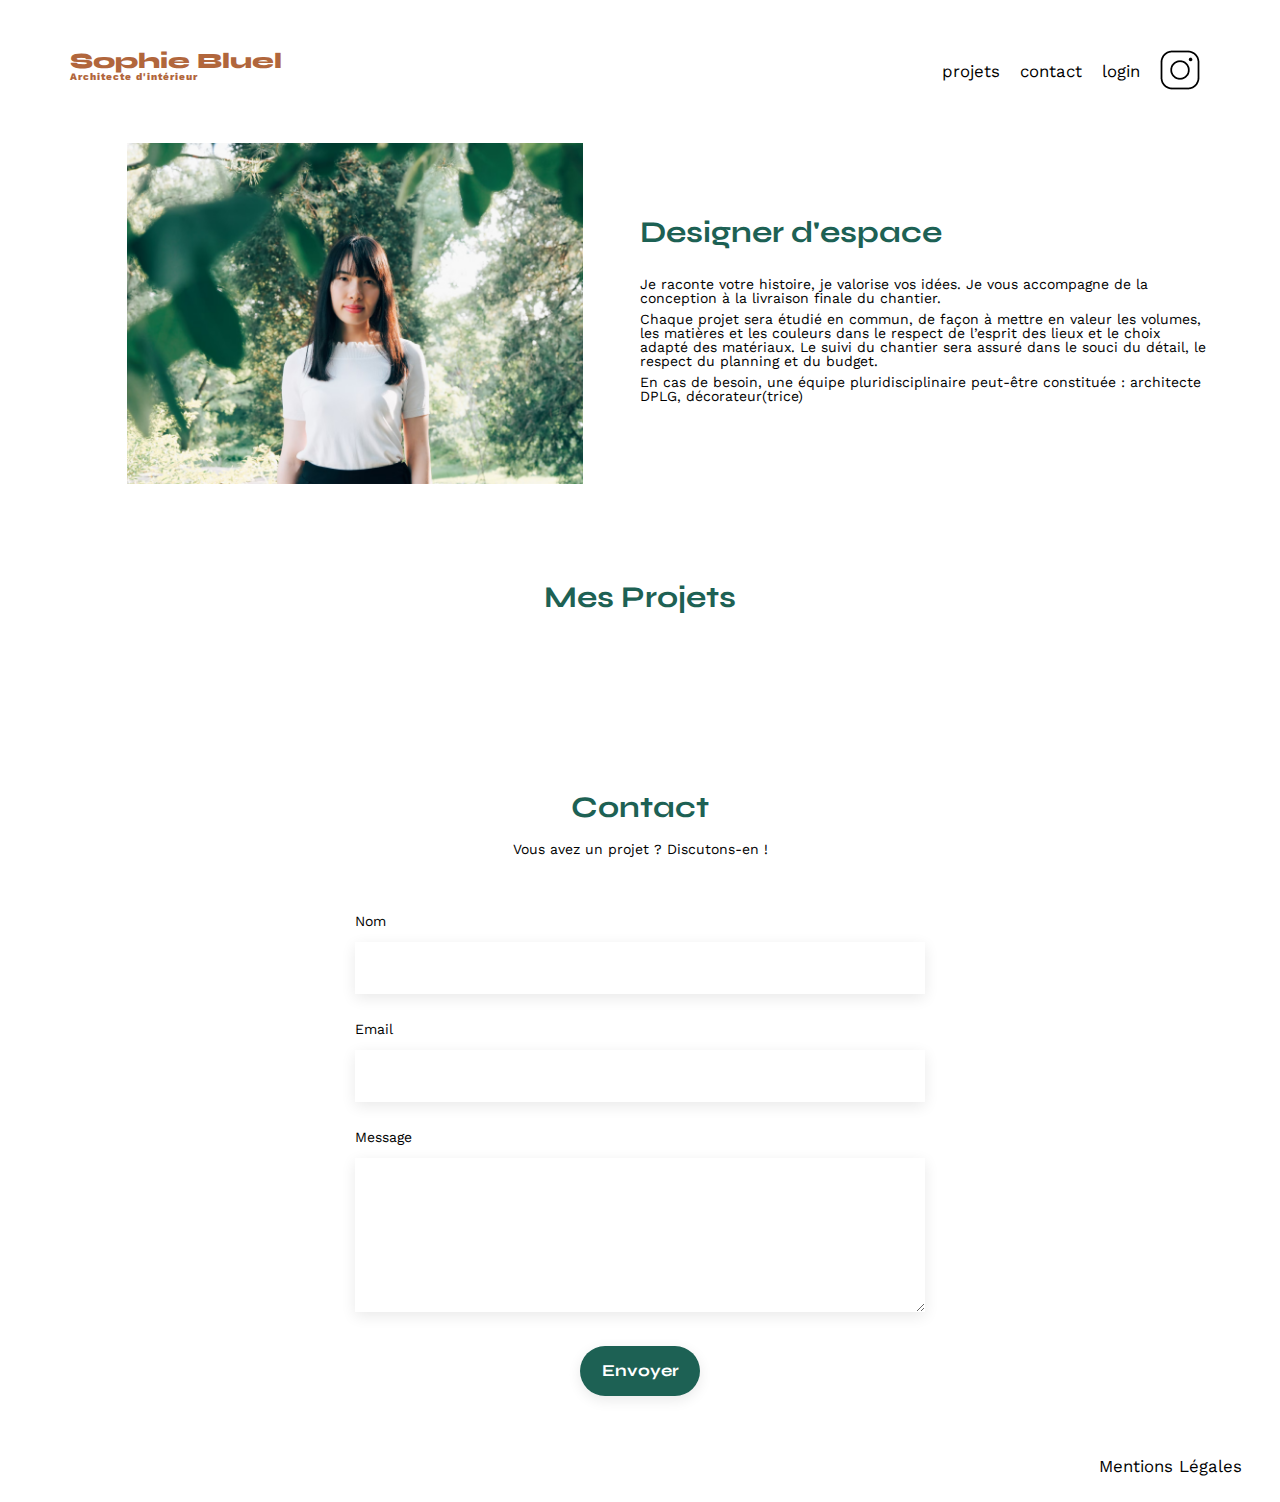
==== commit 2a193b5f: "update doc" ====
--- a/index.html
+++ b/index.html
@@ -1,398 +1,86 @@
+<!DOCTYPE html>
+<html lang="fr">
+<head>
+	<meta charset="UTF-8">
+	<title>Sophie Bluel - Architecte d'intérieur</title>
+	<meta name="viewport" content="width=device-width, initial-scale=1.0">
+	<link rel="preconnect" href="https://fonts.googleapis.com">
+	<link rel="preconnect" href="https://fonts.gstatic.com" crossorigin>
+	<link href="https://fonts.googleapis.com/css2?family=Syne:wght@700;800&family=Work+Sans&display=swap" rel="stylesheet">
+	<link rel="stylesheet" href="https://cdnjs.cloudflare.com/ajax/libs/font-awesome/6.2.1/css/all.min.css"
+        integrity="sha512-MV7K8+y+gLIBoVD59lQIYicR65iaqukzvf/nwasF0nqhPay5w/9lJmVM2hMDcnK1OnMGCdVK+iQrJ7lzPJQd1w=="
+        crossorigin="anonymous" referrerpolicy="no-referrer">
+	<meta name="description" content="">
+	<link rel="stylesheet" href="./assets/style.css">
+</head>
+<body>
+<div class="mode-edition-header edition">
+	<i class="fa-regular fa-pen-to-square fa-sm"></i>
+	<p>Mode édition</p>
+</div>
+<header>
+	<h1>Sophie Bluel <span>Architecte d'intérieur</span></h1>
+	<nav>
+		<ul>
+			<li><a href="#portfolio" class="nav">projets</a></li>
+			<li><a href="#contact" class="nav">contact</a></li>
+			<li><a href="login.html" class="nav logout">logout</a></li>			
+			<li><img src="./assets/icons/instagram.png" alt="Instagram"></li>
+		</ul>
+	</nav>
+</header>
+<main>
+	<section id="introduction">
+		<figure>
+			<img src="./assets/images/sophie-bluel.png" alt="">
+		</figure>
+		<article>
+			<h2>Designer d'espace</h2>
+			<p>Je raconte votre histoire, je valorise vos idées. Je vous accompagne de la conception à la livraison finale du chantier.</p>
+			<p>Chaque projet sera étudié en commun, de façon à mettre en valeur les volumes, les matières et les couleurs dans le respect de l’esprit des lieux et le choix adapté des matériaux. Le suivi du chantier sera assuré dans le souci du détail, le respect du planning et du budget.</p>
+			<p>En cas de besoin, une équipe pluridisciplinaire peut-être constituée : architecte DPLG, décorateur(trice)</p>
+		</article>
+	</section>
+	<section id="portfolio">
+		<div class="projets-header">
+			<h2>Mes Projets</h2>
+			<div class="modifier-projets edition">
+				<i class="fa-regular fa-pen-to-square fa"></i>
+				<p>modifier</p>
+			</div>
+		</div>
+		<dialog id="modal" aria-hidden="true">
+			<div class="overlay"></div>
+			<div class="template-modal-delete"></div>
+			<div class="template-modal-add"></div>
+		</dialog>
+		<div class="categories"></div>		
+		<div class="gallery"></div>
+	</section>
+	<section id="contact">
+		<h2>Contact</h2>
+		<p>Vous avez un projet ? Discutons-en !</p>
+		<form action="#" method="post">
+			<label for="name">Nom</label>
+			<input type="text" name="name" id="name">
+			<label for="email">Email</label>
+			<input type="email" name="email" id="email">
+			<label for="message">Message</label>
+			<textarea name="message" id="message" cols="30" rows="10"></textarea>
+			<input type="submit" value="Envoyer">
+		</form>
+	</section>
+</main>
 
-<!doctype html>
-<html lang="en" class="no-js">
-  <head>
-    
-      <meta charset="utf-8">
-      <meta name="viewport" content="width=device-width,initial-scale=1">
-      
-      
-      
-        <link rel="canonical" href="https://github.com/ldnpto/ocr-p7-FrontEnd-SophieBluel/">
-      
-      
-      
-      
-      <link rel="icon" href="assets/images/favicon.png">
-      <meta name="generator" content="mkdocs-1.6.1, mkdocs-material-9.5.42">
-    
-    
-      
-        <title>OCR Projet 7 - Créez une page web dynamique avec JavaScript</title>
-      
-    
-    
-      <link rel="stylesheet" href="assets/stylesheets/main.0253249f.min.css">
-      
-        
-        <link rel="stylesheet" href="assets/stylesheets/palette.06af60db.min.css">
-      
-      
-
-
-    
-    
-      
-    
-    
-      
-        
-        
-        <link rel="preconnect" href="https://fonts.gstatic.com" crossorigin>
-        <link rel="stylesheet" href="https://fonts.googleapis.com/css?family=Roboto:300,300i,400,400i,700,700i%7CRoboto+Mono:400,400i,700,700i&display=fallback">
-        <style>:root{--md-text-font:"Roboto";--md-code-font:"Roboto Mono"}</style>
-      
-    
-    
-    <script>__md_scope=new URL(".",location),__md_hash=e=>[...e].reduce(((e,_)=>(e<<5)-e+_.charCodeAt(0)),0),__md_get=(e,_=localStorage,t=__md_scope)=>JSON.parse(_.getItem(t.pathname+"."+e)),__md_set=(e,_,t=localStorage,a=__md_scope)=>{try{t.setItem(a.pathname+"."+e,JSON.stringify(_))}catch(e){}}</script>
-    
-      
-
-    
-    
-    
-  </head>
-  
-  
-    
-    
-    
-    
-    
-    <body dir="ltr" data-md-color-scheme="default" data-md-color-primary="deep_orange" data-md-color-accent="amber">
-  
-    
-    <input class="md-toggle" data-md-toggle="drawer" type="checkbox" id="__drawer" autocomplete="off">
-    <input class="md-toggle" data-md-toggle="search" type="checkbox" id="__search" autocomplete="off">
-    <label class="md-overlay" for="__drawer"></label>
-    <div data-md-component="skip">
-      
-        
-        <a href="#welcome-to-mkdocs" class="md-skip">
-          Skip to content
-        </a>
-      
-    </div>
-    <div data-md-component="announce">
-      
-    </div>
-    
-    
-      
-
-  
-
-<header class="md-header md-header--shadow" data-md-component="header">
-  <nav class="md-header__inner md-grid" aria-label="Header">
-    <a href="." title="OCR Projet 7 - Créez une page web dynamique avec JavaScript" class="md-header__button md-logo" aria-label="OCR Projet 7 - Créez une page web dynamique avec JavaScript" data-md-component="logo">
-      
-  
-  <svg xmlns="http://www.w3.org/2000/svg" viewBox="0 0 24 24"><path d="M12 8a3 3 0 0 0 3-3 3 3 0 0 0-3-3 3 3 0 0 0-3 3 3 3 0 0 0 3 3m0 3.54C9.64 9.35 6.5 8 3 8v11c3.5 0 6.64 1.35 9 3.54 2.36-2.19 5.5-3.54 9-3.54V8c-3.5 0-6.64 1.35-9 3.54"/></svg>
-
-    </a>
-    <label class="md-header__button md-icon" for="__drawer">
-      
-      <svg xmlns="http://www.w3.org/2000/svg" viewBox="0 0 24 24"><path d="M3 6h18v2H3zm0 5h18v2H3zm0 5h18v2H3z"/></svg>
-    </label>
-    <div class="md-header__title" data-md-component="header-title">
-      <div class="md-header__ellipsis">
-        <div class="md-header__topic">
-          <span class="md-ellipsis">
-            OCR Projet 7 - Créez une page web dynamique avec JavaScript
-          </span>
-        </div>
-        <div class="md-header__topic" data-md-component="header-topic">
-          <span class="md-ellipsis">
-            
-              Welcome to MkDocs
-            
-          </span>
-        </div>
-      </div>
-    </div>
-    
-      
-    
-    
-    
-    
-      <label class="md-header__button md-icon" for="__search">
-        
-        <svg xmlns="http://www.w3.org/2000/svg" viewBox="0 0 24 24"><path d="M9.5 3A6.5 6.5 0 0 1 16 9.5c0 1.61-.59 3.09-1.56 4.23l.27.27h.79l5 5-1.5 1.5-5-5v-.79l-.27-.27A6.52 6.52 0 0 1 9.5 16 6.5 6.5 0 0 1 3 9.5 6.5 6.5 0 0 1 9.5 3m0 2C7 5 5 7 5 9.5S7 14 9.5 14 14 12 14 9.5 12 5 9.5 5"/></svg>
-      </label>
-      <div class="md-search" data-md-component="search" role="dialog">
-  <label class="md-search__overlay" for="__search"></label>
-  <div class="md-search__inner" role="search">
-    <form class="md-search__form" name="search">
-      <input type="text" class="md-search__input" name="query" aria-label="Search" placeholder="Search" autocapitalize="off" autocorrect="off" autocomplete="off" spellcheck="false" data-md-component="search-query" required>
-      <label class="md-search__icon md-icon" for="__search">
-        
-        <svg xmlns="http://www.w3.org/2000/svg" viewBox="0 0 24 24"><path d="M9.5 3A6.5 6.5 0 0 1 16 9.5c0 1.61-.59 3.09-1.56 4.23l.27.27h.79l5 5-1.5 1.5-5-5v-.79l-.27-.27A6.52 6.52 0 0 1 9.5 16 6.5 6.5 0 0 1 3 9.5 6.5 6.5 0 0 1 9.5 3m0 2C7 5 5 7 5 9.5S7 14 9.5 14 14 12 14 9.5 12 5 9.5 5"/></svg>
-        
-        <svg xmlns="http://www.w3.org/2000/svg" viewBox="0 0 24 24"><path d="M20 11v2H8l5.5 5.5-1.42 1.42L4.16 12l7.92-7.92L13.5 5.5 8 11z"/></svg>
-      </label>
-      <nav class="md-search__options" aria-label="Search">
-        
-        <button type="reset" class="md-search__icon md-icon" title="Clear" aria-label="Clear" tabindex="-1">
-          
-          <svg xmlns="http://www.w3.org/2000/svg" viewBox="0 0 24 24"><path d="M19 6.41 17.59 5 12 10.59 6.41 5 5 6.41 10.59 12 5 17.59 6.41 19 12 13.41 17.59 19 19 17.59 13.41 12z"/></svg>
-        </button>
-      </nav>
-      
-    </form>
-    <div class="md-search__output">
-      <div class="md-search__scrollwrap" tabindex="0" data-md-scrollfix>
-        <div class="md-search-result" data-md-component="search-result">
-          <div class="md-search-result__meta">
-            Initializing search
-          </div>
-          <ol class="md-search-result__list" role="presentation"></ol>
-        </div>
-      </div>
-    </div>
-  </div>
-</div>
-    
-    
-  </nav>
-  
-</header>
-    
-    <div class="md-container" data-md-component="container">
-      
-      
-        
-          
-        
-      
-      <main class="md-main" data-md-component="main">
-        <div class="md-main__inner md-grid">
-          
-            
-              
-              <div class="md-sidebar md-sidebar--primary" data-md-component="sidebar" data-md-type="navigation" >
-                <div class="md-sidebar__scrollwrap">
-                  <div class="md-sidebar__inner">
-                    
-
-
-
-<nav class="md-nav md-nav--primary" aria-label="Navigation" data-md-level="0">
-  <label class="md-nav__title" for="__drawer">
-    <a href="." title="OCR Projet 7 - Créez une page web dynamique avec JavaScript" class="md-nav__button md-logo" aria-label="OCR Projet 7 - Créez une page web dynamique avec JavaScript" data-md-component="logo">
-      
-  
-  <svg xmlns="http://www.w3.org/2000/svg" viewBox="0 0 24 24"><path d="M12 8a3 3 0 0 0 3-3 3 3 0 0 0-3-3 3 3 0 0 0-3 3 3 3 0 0 0 3 3m0 3.54C9.64 9.35 6.5 8 3 8v11c3.5 0 6.64 1.35 9 3.54 2.36-2.19 5.5-3.54 9-3.54V8c-3.5 0-6.64 1.35-9 3.54"/></svg>
-
-    </a>
-    OCR Projet 7 - Créez une page web dynamique avec JavaScript
-  </label>
-  
-  <ul class="md-nav__list" data-md-scrollfix>
-    
-      
-      
-  
-  
-    
-  
-  
-  
-    <li class="md-nav__item md-nav__item--active">
-      
-      <input class="md-nav__toggle md-toggle" type="checkbox" id="__toc">
-      
-      
-        
-      
-      
-        <label class="md-nav__link md-nav__link--active" for="__toc">
-          
-  
-  <span class="md-ellipsis">
-    Welcome to MkDocs
-  </span>
-  
-
-          <span class="md-nav__icon md-icon"></span>
-        </label>
-      
-      <a href="." class="md-nav__link md-nav__link--active">
-        
-  
-  <span class="md-ellipsis">
-    Welcome to MkDocs
-  </span>
-  
-
-      </a>
-      
-        
-
-<nav class="md-nav md-nav--secondary" aria-label="Table of contents">
-  
-  
-  
-    
-  
-  
-    <label class="md-nav__title" for="__toc">
-      <span class="md-nav__icon md-icon"></span>
-      Table of contents
-    </label>
-    <ul class="md-nav__list" data-md-component="toc" data-md-scrollfix>
-      
-        <li class="md-nav__item">
-  <a href="#commands" class="md-nav__link">
-    <span class="md-ellipsis">
-      Commands
-    </span>
-  </a>
-  
-</li>
-      
-        <li class="md-nav__item">
-  <a href="#project-layout" class="md-nav__link">
-    <span class="md-ellipsis">
-      Project layout
-    </span>
-  </a>
-  
-</li>
-      
-    </ul>
-  
-</nav>
-      
-    </li>
-  
-
-    
-  </ul>
-</nav>
-                  </div>
-                </div>
-              </div>
-            
-            
-              
-              <div class="md-sidebar md-sidebar--secondary" data-md-component="sidebar" data-md-type="toc" >
-                <div class="md-sidebar__scrollwrap">
-                  <div class="md-sidebar__inner">
-                    
-
-<nav class="md-nav md-nav--secondary" aria-label="Table of contents">
-  
-  
-  
-    
-  
-  
-    <label class="md-nav__title" for="__toc">
-      <span class="md-nav__icon md-icon"></span>
-      Table of contents
-    </label>
-    <ul class="md-nav__list" data-md-component="toc" data-md-scrollfix>
-      
-        <li class="md-nav__item">
-  <a href="#commands" class="md-nav__link">
-    <span class="md-ellipsis">
-      Commands
-    </span>
-  </a>
-  
-</li>
-      
-        <li class="md-nav__item">
-  <a href="#project-layout" class="md-nav__link">
-    <span class="md-ellipsis">
-      Project layout
-    </span>
-  </a>
-  
-</li>
-      
-    </ul>
-  
-</nav>
-                  </div>
-                </div>
-              </div>
-            
-          
-          
-            <div class="md-content" data-md-component="content">
-              <article class="md-content__inner md-typeset">
-                
-                  
-
-
-<h1 id="welcome-to-mkdocs">Welcome to MkDocs</h1>
-<p>For full documentation visit <a href="https://www.mkdocs.org">mkdocs.org</a>.</p>
-<h2 id="commands">Commands</h2>
-<ul>
-<li><code>mkdocs new [dir-name]</code> - Create a new project.</li>
-<li><code>mkdocs serve</code> - Start the live-reloading docs server.</li>
-<li><code>mkdocs build</code> - Build the documentation site.</li>
-<li><code>mkdocs -h</code> - Print help message and exit.</li>
-</ul>
-<h2 id="project-layout">Project layout</h2>
-<pre><code>mkdocs.yml    # The configuration file.
-docs/
-    index.md  # The documentation homepage.
-    ...       # Other markdown pages, images and other files.
-</code></pre>
-
-
-
-
-
-
-
-
-
-
-
-
-                
-              </article>
-            </div>
-          
-          
-<script>var target=document.getElementById(location.hash.slice(1));target&&target.name&&(target.checked=target.name.startsWith("__tabbed_"))</script>
-        </div>
-        
-      </main>
-      
-        <footer class="md-footer">
-  
-  <div class="md-footer-meta md-typeset">
-    <div class="md-footer-meta__inner md-grid">
-      <div class="md-copyright">
-  
-  
-    Made with
-    <a href="https://squidfunk.github.io/mkdocs-material/" target="_blank" rel="noopener">
-      Material for MkDocs
-    </a>
-  
-</div>
-      
-    </div>
-  </div>
+<footer>
+	<nav>
+		<ul>
+			<li>Mentions Légales</li>
+		</ul>
+	</nav>
 </footer>
-      
-    </div>
-    <div class="md-dialog" data-md-component="dialog">
-      <div class="md-dialog__inner md-typeset"></div>
-    </div>
-    
-    
-    <script id="__config" type="application/json">{"base": ".", "features": [], "search": "assets/javascripts/workers/search.6ce7567c.min.js", "translations": {"clipboard.copied": "Copied to clipboard", "clipboard.copy": "Copy to clipboard", "search.result.more.one": "1 more on this page", "search.result.more.other": "# more on this page", "search.result.none": "No matching documents", "search.result.one": "1 matching document", "search.result.other": "# matching documents", "search.result.placeholder": "Type to start searching", "search.result.term.missing": "Missing", "select.version": "Select version"}}</script>
-    
-    
-      <script src="assets/javascripts/bundle.83f73b43.min.js"></script>
-      
-    
-  </body>
-</html>+<script src="./assets/scripts/script-index.js"></script>
+<script src="./assets/scripts/script-modal-delete.js"></script>
+<script src="./assets/scripts/script-modal-add.js"></script>
+</body>
+</html>
--- a/assets/style.css
+++ b/assets/style.css
@@ -0,0 +1,552 @@
+/* http://meyerweb.com/eric/tools/css/reset/
+   v2.0 | 20110126
+   License: none (public domain)
+*/
+
+html, body, div, span, applet, object, iframe,
+h1, h2, h3, h4, h5, h6, p, blockquote, pre,
+a, abbr, acronym, address, big, cite, code,
+del, dfn, em, img, ins, kbd, q, s, samp,
+small, strike, strong, sub, sup, tt, var,
+b, u, i, center,
+dl, dt, dd, ol, ul, li,
+fieldset, form, label, legend,
+table, caption, tbody, tfoot, thead, tr, th, td,
+article, aside, canvas, details, embed,
+figure, figcaption, footer, header, hgroup,
+menu, nav, output, ruby, section, summary,
+time, mark, audio, video {
+	margin: 0;
+	padding: 0;
+	border: 0;
+	font-size: 100%;
+	font: inherit;
+	vertical-align: baseline;
+}
+/* HTML5 display-role reset for older browsers */
+article, aside, details, figcaption, figure,
+footer, header, hgroup, menu, nav, section {
+	display: block;
+}
+body {
+	line-height: 1;
+}
+ol, ul {
+	list-style: none;
+}
+blockquote, q {
+	quotes: none;
+}
+blockquote:before, blockquote:after,
+q:before, q:after {
+	content: '';
+	content: none;
+}
+table {
+	border-collapse: collapse;
+	border-spacing: 0;
+}
+/** end reset css**/
+body {
+	
+	max-width: 100%;
+	margin:auto;
+	font-family: 'Work Sans' ;
+	font-size: 14px;
+}
+header {
+	max-width: 1140px;
+	display: flex;
+	justify-content: space-between;
+	margin: 50px auto;
+}
+
+main {
+	max-width: 1140px;
+	margin: auto;
+}
+
+section {
+	margin: 50px 0
+}
+
+h1{
+	display: flex;
+	flex-direction: column;
+	font-family: 'Syne';
+	font-size: 22px;
+	font-weight: 800;
+	color: #B1663C
+}
+
+h1 > span {
+	font-family: 'Work Sans';
+	font-size:10px;
+	letter-spacing: 0.1em;
+;
+}
+
+h2{
+	font-family: 'Syne';
+	font-weight: 700;
+	font-size: 30px;
+	color: #1D6154
+}
+nav ul {
+	display: flex;
+	align-items: center;
+	list-style-type: none;
+
+}
+nav li {
+	padding: 0 10px;
+	font-size: 1.2em;
+}
+
+nav a {
+	color: inherit;
+	text-decoration: none;
+}
+
+li:hover {
+	font-weight: bold;
+}
+
+#introduction {
+	display: flex;
+	align-items: center;
+}
+#introduction figure {
+	flex: 1
+}
+#introduction img {
+	display: block;
+	margin: auto;
+	width: 80%;
+}
+
+#introduction article {
+	flex: 1
+}
+#introduction h2 {
+	margin-bottom: 1em;
+}
+
+#introduction p {
+	margin-bottom: 0.5em;
+}
+
+.categories {
+	display: flex;
+	justify-content: center;
+	align-items: center;
+	margin-top: 50px; /* Ajout d'un espacement en haut de categories */
+	margin-bottom: 50px; /* Ajout d'un espacement en dessous de categories */
+	
+}
+
+.category-btn {
+	border: 2px solid #1D6154;
+	border-radius: 20px;
+	padding: 10px 20px;
+	font-family: 'Syne';
+	font-weight: 700;
+	cursor: pointer;
+	transition: background-color 0.3s, color 0.3s;
+	display: inline-block;
+	margin: 0 10px;
+	text-align: center;
+}
+
+.category-btn-selected {
+	background-color: #1D6154;
+	color: white;
+}
+
+.category-btn-notselected {
+	background-color: transparent;
+	color: #1D6154;
+}
+
+#portfolio h2 {
+	text-align: center;
+	margin-bottom: 1em;
+}
+.gallery {
+	width: 100%;
+	display: grid;
+	grid-template-columns: 1fr 1fr 1fr;
+	grid-column-gap: 20px;
+	grid-row-gap: 20px;
+}
+
+.gallery img {
+	width: 100%;
+
+}
+#contact {
+	width: 50%;
+margin: auto;
+}
+#contact > * {
+	text-align: center;
+
+}
+#contact h2{
+	margin-bottom: 20px;
+}
+#contact form {
+	text-align: left;
+	margin-top:30px;
+	display: flex;
+	flex-direction: column;
+}
+
+#contact input {
+	height: 50px;
+	font-size: 1.2em;
+	border: none;
+	box-shadow: 0px 4px 14px rgba(0, 0, 0, 0.09);
+}
+#contact label {
+	margin: 2em 0 1em 0;
+}
+#contact textarea {
+	border: none;
+	box-shadow: 0px 4px 14px rgba(0, 0, 0, 0.09);
+}
+
+#contact input[type="submit"]{
+	font-family: 'Syne';
+	font-weight: 700;
+	color: white;
+	background-color: #1D6154;
+	margin : 2em auto ;
+	width: 120px;
+	text-align: center;
+	border-radius: 60px ;
+}
+
+#login {
+	width: 50%;
+margin: auto;
+}
+#login > * {
+	text-align: center;
+
+}
+#login h2{
+	margin-bottom: 20px;
+}
+#login a {
+	color: #1D6154;
+}
+
+#login form {
+	text-align: left;
+	margin-top:30px;
+	display: flex;
+	flex-direction: column;	
+	width: 300px;
+	margin-left: auto;
+	margin-right: auto;
+}
+
+#login input {
+	height: 50px;
+	font-size: 1.2em;
+	border: none;
+	box-shadow: 0px 4px 14px rgba(0, 0, 0, 0.09);
+	margin-bottom:30px;
+	width: 100%;	
+
+}
+
+#login input[type="submit"]{
+	font-family: 'Syne';
+	font-weight: 700;
+	color: white;
+	background-color: #1D6154;
+	margin : 2em auto ;
+	width: 180px;
+	text-align: center;
+	border-radius: 60px ;
+}
+
+.errorMessage {
+	color: red;
+	margin-top: 10px;
+}
+
+
+footer nav ul {
+	display: flex;
+	justify-content: flex-end;
+	margin: 2em
+}
+
+
+/** mode edition **/
+
+.hidden {
+	display: none !important;
+}
+
+.mode-edition-header p {
+	font-family: 'Work Sans' ;
+	font-size: 16px;
+}
+
+.mode-edition-header {
+	display: flex;
+	margin-top: 0px;
+	align-items: center;
+	justify-content: center;
+	color: white;
+	background-color: black;
+	width: 100%;
+	height: 40px;
+	gap: 12px;
+}
+
+.projets-header {
+	align-items: center;
+	gap: 30px;
+	display: flex;
+	justify-content: center;
+	margin-bottom: 2em;
+	margin-top: 7em;	
+}
+
+.modifier-projets {
+	display: flex;
+	justify-content: center;
+	align-items: center;
+	cursor: pointer;
+	margin-top: -30px;
+}
+
+
+/* modale */
+
+#modal[aria-hidden="true"] {
+    display: none;
+}
+
+#modal[aria-hidden="false"] {
+    display: block;
+    position: fixed;
+    top: 0;
+    left: 0;
+    width: 100%;
+    height: 100%;
+    background: rgba(0, 0, 0, 0.5);
+}
+
+
+
+.modal-delete, .modal-add {
+	display: flex;
+	flex-direction: column;
+	align-items: space-between; 
+	width: 630px;
+	height: 688px;
+	position: absolute;
+	left: 28%;
+	top: 15%;
+	background-color: #ffffff;
+	border-radius: 10px;
+	z-index: 2;
+}
+
+.close-modal {
+	display: flex;
+	justify-content: flex-end;
+	border-radius: 10px;
+}
+
+.modal-add-top {
+	display: flex;
+	justify-content: space-between;
+	align-items: center;
+	margin-top: 0px;
+}
+
+.close-x, .back-arrow {
+  font-family: Work Sans;
+  font-size: 26px;
+  font-weight: 700;
+  line-height: 24px;
+  margin: 20px;
+  background-color: #ffffff;
+  border: hidden;
+  text-align: center;
+  cursor: pointer;
+}
+
+.modal-title {
+	font-family: Work Sans;
+	font-size: 26px;
+	font-weight: 400;
+	line-height: 30.5px;
+	text-align: center;
+}
+
+.modal-gallery {
+	width: 70%;
+	display: grid;
+	place-items: center;
+	grid-template-columns: 1fr 1fr 1fr 1fr 1fr;
+	grid-column-gap: 10px;
+	grid-row-gap: 30px;
+	padding: 40px 90px 10px;
+}
+
+.modal-gallery figure {
+	position: relative;
+  }
+  
+.modal-gallery img {
+	width: 100%;
+}
+  
+.modal-gallery i {
+	position: absolute;
+	top: 5px;
+	right: 5px;
+	font-size: 10px;
+	height: 17px;
+	width: 17px;
+	color: #ffffff;
+	background-color: #000000;
+	z-index: 3;
+	border-radius: 2px;
+	cursor: pointer;
+	display: flex;
+	align-items: center;
+	justify-content: center;
+}
+
+hr {
+	margin: 40px 100px 0;
+	border-top: 1px solid #b3b3b3;
+	border-bottom: 0;
+	border-left: 0;
+	border-right: 0;
+}
+
+.modal-add-photo-button {
+	padding: 10px;
+	width: 220px;
+	display: block;
+	margin: 20px auto;	
+}
+
+/* modale ajout photo */
+
+.add-photo {
+	display: flex;
+	flex-direction: column;	
+	width: 100%;
+	background-color: #ffffff;
+}
+
+#add-photo-form {
+	display: flex;
+	flex-direction: column;
+	margin: 0 100px;
+	background-color: #ffffff;
+}
+
+.photo-icon,
+label.add-photo-button {
+  display: flex;
+  align-items: center;
+  justify-content: center;
+}
+
+.photo-icon {
+  font-size: 60px;
+  height: 76px;
+  width: 76px;
+  color: #b9c5cc;
+  background-color: #e8f1f6;
+  margin-bottom: 40px;
+  margin-top: -10px;
+}
+
+[type="file"] {
+  height: 0;
+  width: 0;
+  overflow: hidden;
+}
+
+label.add-photo-button {
+  position: absolute;
+  font-family: Work Sans;
+  font-size: 14px;
+  font-weight: 500;
+  background-color: #cbd6dc;
+  margin: 50px 0 0;
+  width: 173px;
+  text-align: center;
+  border-radius: 50px;
+  border: none;
+  color: #306685;
+  padding: 10px;
+  cursor: pointer;
+}
+
+.new-photo {
+  position: relative;
+  display: flex;
+  align-items: center;
+  justify-content: center;
+  flex-direction: column;
+  height: 165px;
+  margin-top: 40px;
+  background-color: #e8f1f6;
+  border-radius: 3px;
+}
+
+.new-photo > p {
+  font-family: Work Sans;
+  font-size: 10px;
+  font-weight: 400;
+  text-align: center;
+  background-color: #e8f1f6;
+}
+
+.label-input {
+	margin-top: 20px;
+}
+ 
+.category-choice {
+	text-transform: capitalize;
+  }
+
+.add-photo-confirm-button {
+	width: 237px;
+	background-color: #a7a7a7;
+	border: none;
+	color: white;
+	height: 40px;
+	display: block;
+	margin: 40px auto;
+	cursor: not-allowed;
+}
+
+.add-photo-confirm-button.enabled {
+	background-color: #1D6154;
+	cursor: pointer;
+}
+
+#title-input,
+select {
+  height: 50px;
+  font-size: 1.2em;
+  border: none;
+  box-shadow: 0px 4px 14px rgba(0, 0, 0, 0.09);
+  margin-top: 5px;  
+}
+
